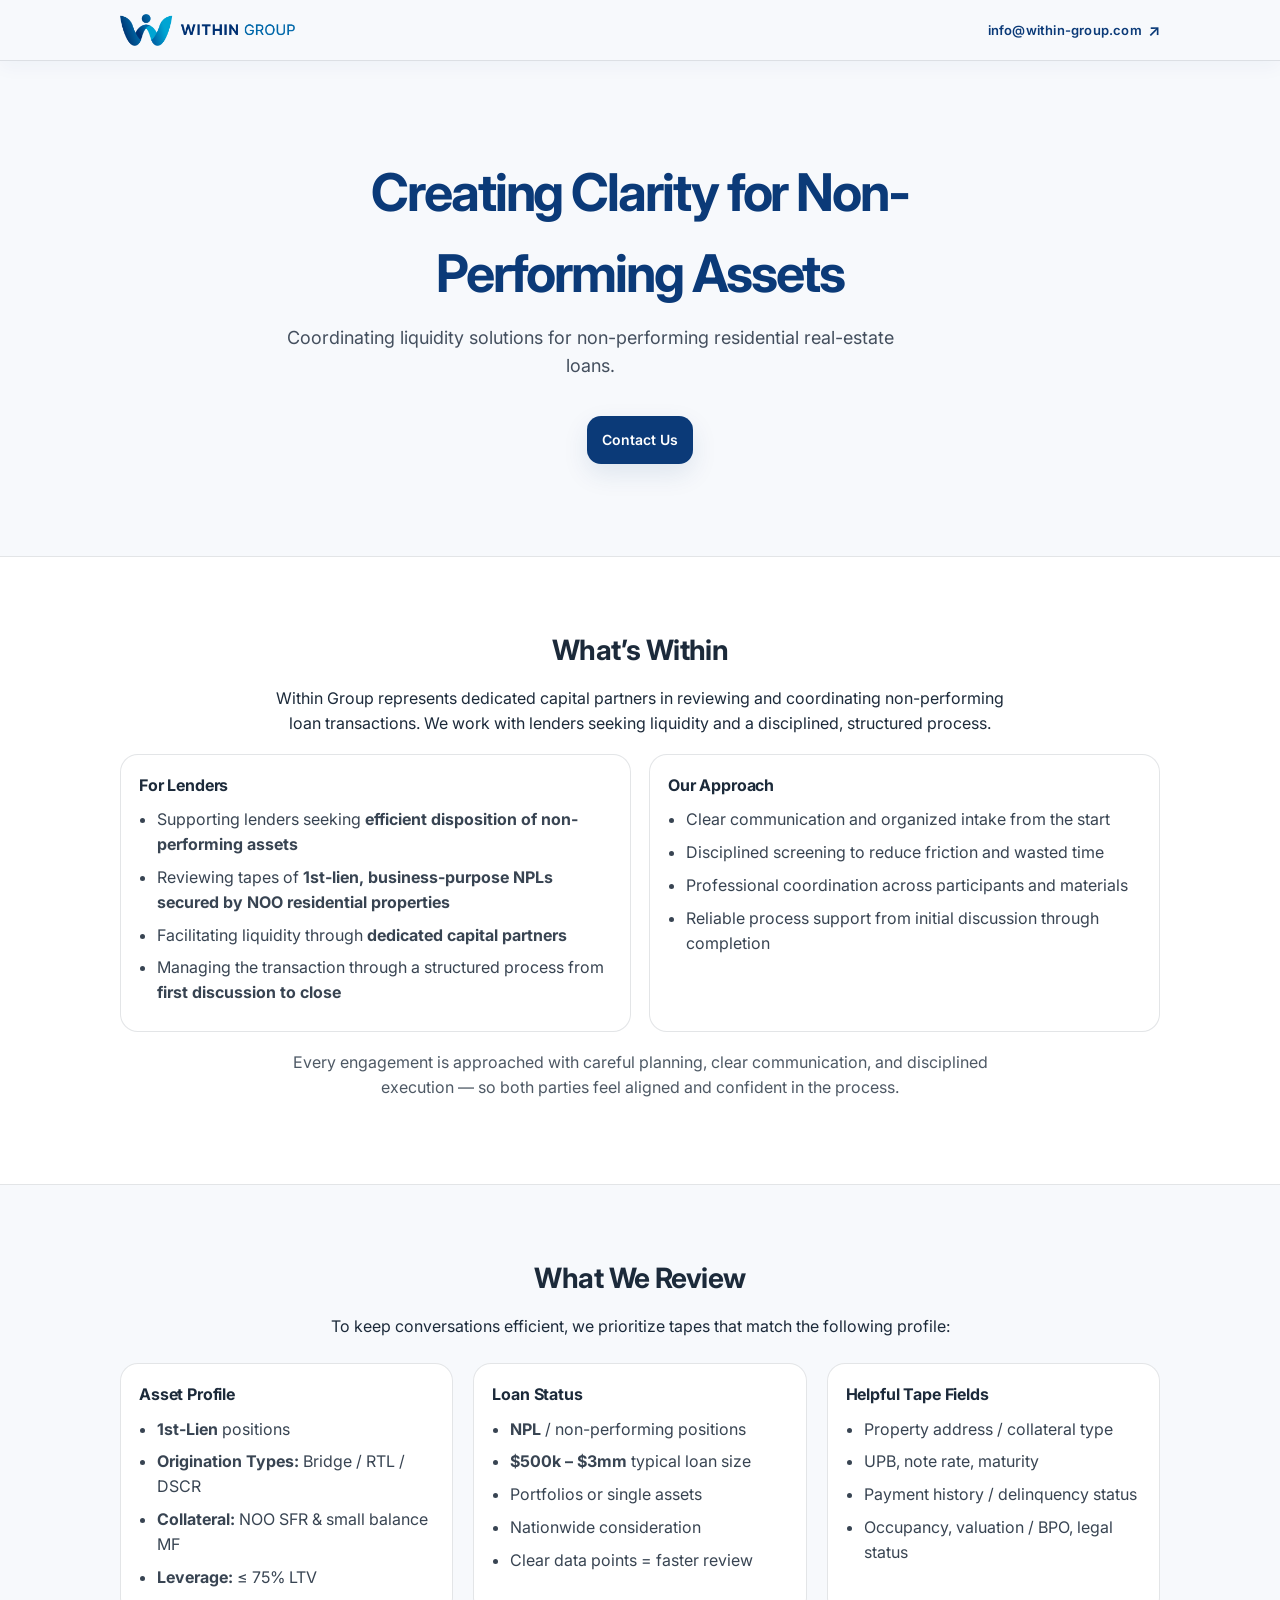
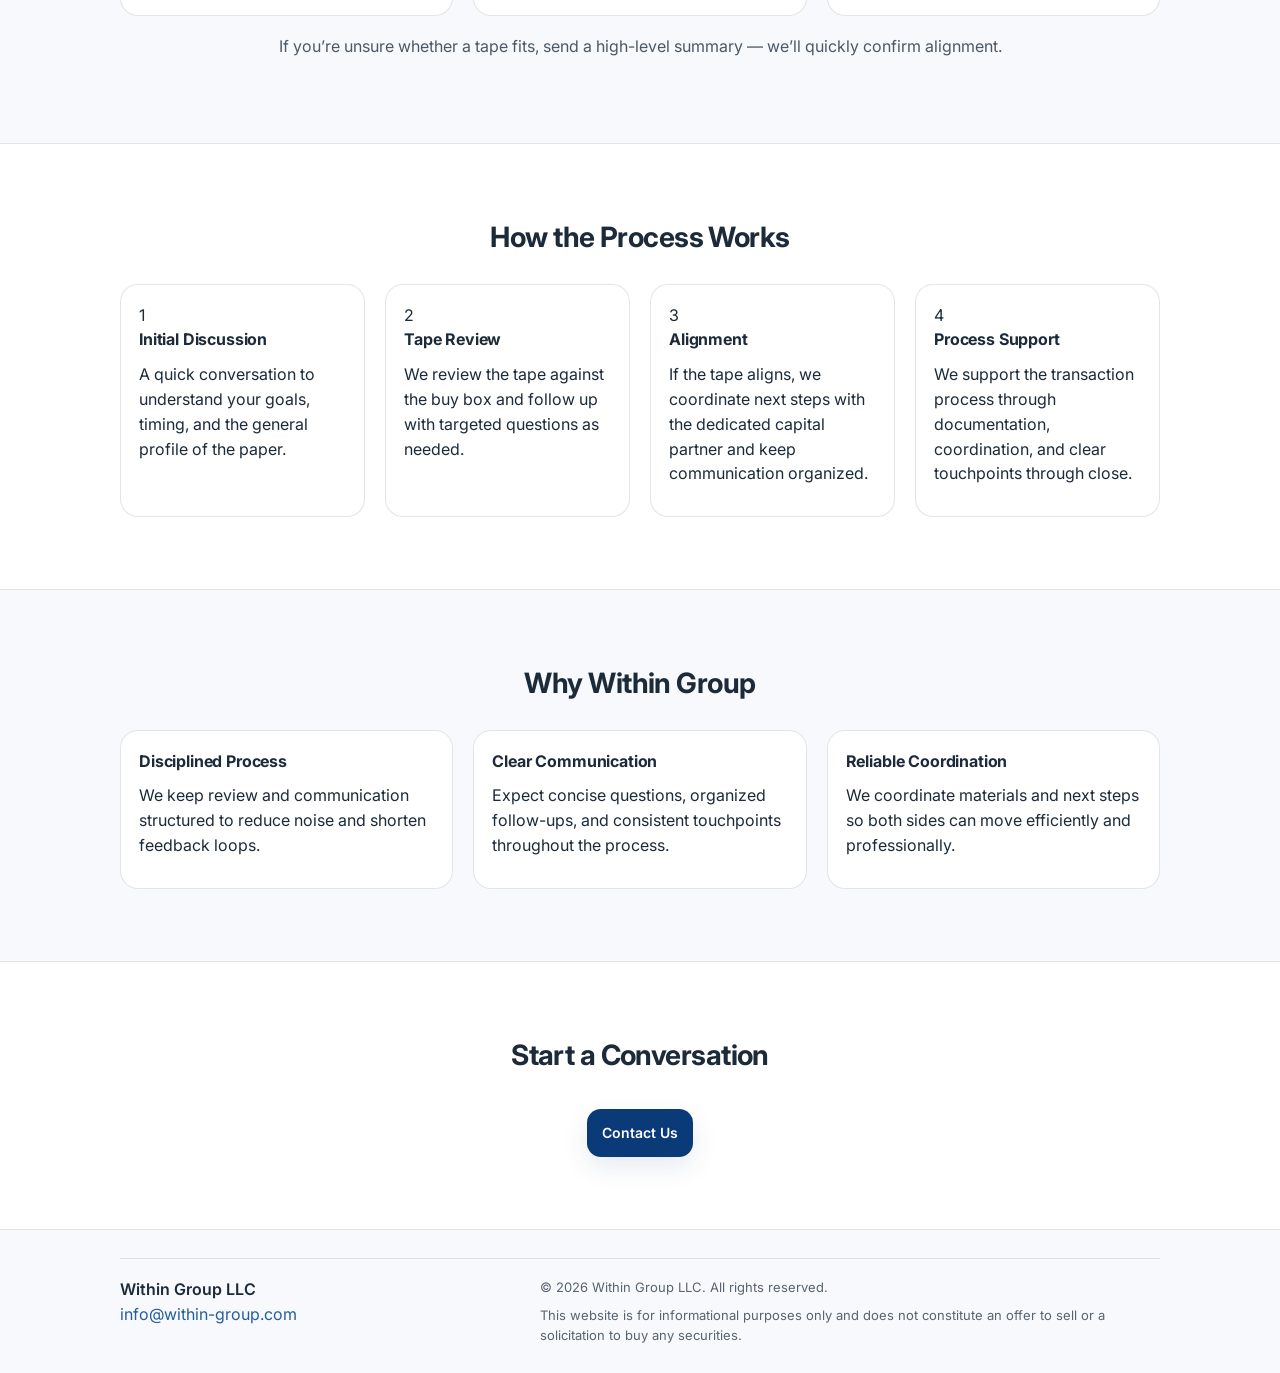
==== index.html @ 5db57cd0 "Update index.html" ====
<!doctype html>
<html lang="en">
<head>
  <meta charset="utf-8" />
  <meta name="viewport" content="width=device-width, initial-scale=1" />

  <title>Within Group | Built from Within</title>
  <meta name="description" content="Within Group represents dedicated capital partners in reviewing and coordinating non-performing residential loan transactions, helping lenders facilitate liquidity through a structured process." />

  <!-- Inter font -->
  <link rel="preconnect" href="https://fonts.googleapis.com">
  <link rel="preconnect" href="https://fonts.gstatic.com" crossorigin>
  <link href="https://fonts.googleapis.com/css2?family=Inter:wght@400;600;700&display=swap" rel="stylesheet">

  <!-- Favicons (make sure these file paths match your repo) -->
  <link rel="icon" href="assets/favicons/favicon-32.png" sizes="32x32" type="image/png" />
  <link rel="icon" href="assets/favicons/favicon-16.png" sizes="16x16" type="image/png" />
  <link rel="icon" href="/favicon.ico">
  <link rel="apple-touch-icon" href="assets/favicons/apple-touch-icon.png" />

  <link rel="stylesheet" href="styles.css" />
</head>

<body>
  <!-- Header -->
  <header class="site-header">
    <div class="container header-inner">
      <!-- Left: Within Group Horizontal Logo -->
      <a class="brand" href="#top" aria-label="Within Group home">
        <img
          class="brand-logo"
          src="assets/logos/within-group-horizontal.png"
          alt="Within Group"
        />
      </a>

      <!-- Right: CTA -->
      <a class="email-link" href="mailto:info@within-group.com?subject=Within%20Group%20Inquiry">
        info@within-group.com <span class="arrow">↗</span>
      </a>
    </div>
  </header>

  <main>
    <!-- Page header (requested) -->
    <h1 class="sr-only">Within Group | Built from Within</h1>

<!-- Hero Section -->
<section id="top" class="section hero reveal">
  <div class="container">
    <div class="hero-wrap">
      <div class="hero-text">
        <h2 class="hero-title">Creating Clarity for Non-Performing Assets</h2>
        <p class="hero-subtitle">
          Coordinating liquidity solutions for non-performing residential real-estate loans.
        </p>
      </div>

      <div class="hero-cta-row">
        <a class="btn" href="mailto:info@within-group.com?subject=Within%20Group%20Inquiry">
          Contact Us
        </a>
      </div>
    </div>
  </div>
</section>

    <!-- Section 1: What’s Within -->
    <section class="section section-alt">
      <div class="container">
        <h2 class="section-title center">What’s Within</h2>
          <p class="section-body center">
          Within Group represents dedicated capital partners in reviewing and coordinating non-performing loan transactions.
          We work with lenders seeking liquidity and a disciplined, structured process.
          </p>

        <div class="grid two">
          <div class="card">
            <h3 class="card-title">For Lenders</h3>
            <ul class="list">
              <li>Supporting lenders seeking <strong>efficient disposition of non-performing assets</strong></li>
              <li>Reviewing tapes of <strong>1st-lien, business-purpose NPLs secured by NOO residential properties</strong></li>
              <li>Facilitating liquidity through <strong>dedicated capital partners</strong></li>
              <li>Managing the transaction through a structured process from <strong>first discussion to close</strong></li>
            </ul>
          </div>

          <div class="card">
            <h3 class="card-title">Our Approach</h3>
            <ul class="list">
              <li>Clear communication and organized intake from the start</li>
              <li>Disciplined screening to reduce friction and wasted time</li>
              <li>Professional coordination across participants and materials</li>
              <li>Reliable process support from initial discussion through completion</li>
            </ul>
          </div>
        </div>

        <p class="section-body subtle center">
          Every engagement is approached with careful planning, clear communication, and disciplined execution —
          so both parties feel aligned and confident in the process.
        </p>

      </div>
    </section>

    <!-- Section 2: What We Review (Buy Box) -->
    <section class="section">
      <div class="container">
        <h2 class="section-title center">What We Review</h2>

        <p class="section-body center">
          To keep conversations efficient, we prioritize tapes that match the following profile:
        </p>

        <div class="grid buybox">
          <div class="card">
            <h3 class="card-title">Asset Profile</h3>
            <ul class="list">
              <li><strong>1st-Lien</strong> positions</li>
              <li><strong>Origination Types:</strong> Bridge / RTL / DSCR</li>
              <li><strong>Collateral:</strong> NOO SFR & small balance MF</li>
              <li><strong>Leverage:</strong> ≤ 75% LTV</li>
            </ul>
          </div>

          <div class="card">
            <h3 class="card-title">Loan Status</h3>
            <ul class="list">
              <li><strong>NPL</strong> / non-performing positions</li>
              <li><strong>$500k – $3mm</strong> typical loan size</li>
              <li>Portfolios or single assets</li>
              <li>Nationwide consideration</li>
              <li>Clear data points = faster review</li>
            </ul>
          </div>

          <div class="card">
            <h3 class="card-title">Helpful Tape Fields</h3>
            <ul class="list">
              <li>Property address / collateral type</li>
              <li>UPB, note rate, maturity</li>
              <li>Payment history / delinquency status</li>
              <li>Occupancy, valuation / BPO, legal status</li>
            </ul>
          </div>
        </div>

        <p class="section-body subtle center">
          If you’re unsure whether a tape fits, send a high-level summary — we’ll quickly confirm alignment.
        </p>
      </div>
    </section>

    <!-- Section 3: How the Process Works -->
    <section class="section section-alt">
      <div class="container">
        <h2 class="section-title center">How the Process Works</h2>

        <div class="steps">
          <div class="step card">
            <div class="step-num">1</div>
            <h3 class="card-title">Initial Discussion</h3>
            <p class="section-body">
              A quick conversation to understand your goals, timing, and the general profile of the paper.
            </p>
          </div>

          <div class="step card">
            <div class="step-num">2</div>
            <h3 class="card-title">Tape Review</h3>
            <p class="section-body">
              We review the tape against the buy box and follow up with targeted questions as needed.
            </p>
          </div>

          <div class="step card">
            <div class="step-num">3</div>
            <h3 class="card-title">Alignment</h3>
            <p class="section-body">
              If the tape aligns, we coordinate next steps with the dedicated capital partner and keep communication organized.
            </p>
          </div>

          <div class="step card">
            <div class="step-num">4</div>
            <h3 class="card-title">Process Support</h3>
            <p class="section-body">
              We support the transaction process through documentation, coordination, and clear touchpoints through close.
            </p>
          </div>
        </div>
      </div>
    </section>

    <!-- Section 4: Why Within Group -->    
    <section class="section">
      <div class="container">
        <h2 class="section-title center">Why Within Group</h2>

        <div class="grid three">
          <div class="card">
            <h3 class="card-title">Disciplined Process</h3>
            <p class="section-body">
              We keep review and communication structured to reduce noise and shorten feedback loops.
            </p>
          </div>

          <div class="card">
            <h3 class="card-title">Clear Communication</h3>
            <p class="section-body">
              Expect concise questions, organized follow-ups, and consistent touchpoints throughout the process.
            </p>
          </div>

          <div class="card">
            <h3 class="card-title">Reliable Coordination</h3>
            <p class="section-body">
              We coordinate materials and next steps so both sides can move efficiently and professionally.
            </p>
          </div>
        </div>
      </div>
    </section>
    
    <!-- Section 5: Start a Conversation (mailto CTA instead of form) -->
<!-- Section 2: Start a Conversation -->
<section id="contact" class="section section-alt">
  <div class="container">
    <div class="contact-wrap">
      <h2 class="section-title center">Start a Conversation</h2>
      <a class="btn contact-btn" href="mailto:info@within-group.com?subject=Within%20Group%20Inquiry">
        Contact Us
      </a>
    </div>
  </div>
</section>

  </main>

  <!-- Footer -->
  <footer class="site-footer">
    <div class="container footer-inner">
      <div class="footer-left">
        <div class="footer-brand">Within Group LLC</div>
        <div class="footer-links">
          <a href="mailto:info@within-group.com">info@within-group.com</a>
        </div>
      </div>

      <div class="footer-right">
        <div>© 2026 Within Group LLC. All rights reserved.</div>
        <div class="legal">
          This website is for informational purposes only and does not constitute an offer to sell or a solicitation to buy any securities.
        </div>
      </div>
    </div>
  </footer>
<script src="script.js"></script>
</body>
</html>
---- styles.css ----
:root{
  /* 5-color palette */
  --bg: #F7F9FC;
  --text: #1C2A3A;
  --blue: #0B3A78;
  --blue2: #245D9A;
  --accent: #6FAFD8;

  --card: #FFFFFF;
  --border: rgba(28,42,58,0.12);
}

*{ box-sizing:border-box; }
html{ scroll-behavior:smooth; }

body{
  margin:0;
  font-family: Inter, system-ui, -apple-system, Segoe UI, Roboto, Arial, sans-serif;
  color: var(--text);
  background: var(--bg);
  line-height:1.55;
}

.container{
  width:min(1040px, calc(100% - 48px));
  margin:0 auto;
}

a{ color: var(--blue2); text-decoration:none; }
a:hover{ text-decoration:underline; }

.sr-only{
  position:absolute !important;
  width:1px; height:1px;
  padding:0; margin:-1px;
  overflow:hidden; clip:rect(0,0,0,0);
  white-space:nowrap; border:0;
}

/* Header */
.site-header{
  position:sticky;
  top:0;
  z-index:50;
  background: rgba(247,249,252,0.92);
  backdrop-filter: blur(10px);
  border-bottom: 1px solid var(--border);
  overflow: hidden;
}

.header-inner{
  display:flex;
  align-items:center;
  justify-content:space-between;
  padding:14px 0;
  gap:12px;
  flex-wrap: nowrap;
}

/* Left: logo container can shrink */
.brand{
  display:flex;
  align-items:center;
  min-width: 0;
  flex: 1 1 auto;        /* allow it to shrink */
}

/* Make the logo responsive within its container */
.brand-logo{
  height:32px;
  width:auto;
  display:block;
  max-width: 100%;        /* key: never exceed available space */
}

/* Right: CTA stays on one line and never overlaps */
.site-header .email-link{
  flex: 0 0 auto;         /* do not shrink into overlap */
  white-space: nowrap;
  margin-left: 12px;
  font-size: 13px;        /* slightly smaller for mobile safety */
}

/* On very small screens, tighten further */
@media (max-width: 420px){
  .brand-logo{ height:28px; }
  .site-header .email-link{ font-size: 12px; }
}

/* Sections */
.section{ padding:72px 0; }

.section-alt{
  background:#fff;
  border-top:1px solid var(--border);
  border-bottom:1px solid var(--border);
}

/* Hero */
.hero{ padding:92px 0; }

.hero-title{
  margin:0 0 10px 0;
  font-size:52px;
  letter-spacing:-0.04em;
  color: var(--blue);
}

.hero-subtitle{
  margin:0 0 18px 0;
  font-size:18px;
  color: rgba(28,42,58,0.82);
  max-width:60ch;
}

/* --- Hero layout override (fixes desktop + mobile) --- */
.hero .hero-wrap{
  max-width: 760px;
  margin: 0 auto;
  display: flex;
  flex-direction: column;   /* ALWAYS stack: text then CTA */
  align-items: center;      /* center the text block */
}

.hero .hero-text{
  text-align: center;
}

.hero .hero-cta-row{
  width: 100%;
  display: flex;
  justify-content: center;  /* desktop: button to the right */
  margin-top: 18px;
}

/* Typography */
.section-title{
  margin:0 0 14px 0;
  font-size:28px;
  letter-spacing:-0.02em;
}

.section-body{
  margin:0 0 12px 0;
  font-size:16px;
  max-width: 76ch;
}

.section-body.subtle{
  margin-top:18px;
  color: rgba(28,42,58,0.78);
}

/* Focus cards */
.grid.two{
  display:grid;
  grid-template-columns: 1fr 1fr;
  gap:18px;
  margin-top:18px;
}

@media (max-width: 860px){
  .hero-title{ font-size:44px; }
  .grid.two{ grid-template-columns:1fr; }
}

.card{
  background: var(--card);
  border: 1px solid var(--border);
  border-radius:18px;
  padding:18px;
}

.card-title{
  margin:0 0 10px 0;
  font-size:16px;
  letter-spacing:-0.01em;
}

.list{
  margin:0;
  padding-left:18px;
  color: rgba(28,42,58,0.88);
}

.list li{ margin:8px 0; }

/* Button */
.btn{
  display:inline-flex;
  align-items:center;
  justify-content:center;
  padding:12px 14px;
  border-radius:14px;
  border: 1px solid rgba(11,58,120,0.25);
  background: var(--blue);
  color: #fff;
  font-weight:600;
  font-size:14px;
  cursor:pointer;
  text-decoration:none;
}

.btn:hover{ text-decoration:none; filter: brightness(1.03); }
.btn:active{ transform: translateY(1px); }

.btn-small{
  padding:10px 12px;
  border-radius:12px;
}

/* Footer */
.site-footer{ padding:28px 0; }

.footer-inner{
  display:flex;
  justify-content:space-between;
  gap:18px;
  flex-wrap:wrap;
  border-top:1px solid var(--border);
  padding-top:18px;
}

.footer-brand{ font-weight:600; }

.footer-right{
  max-width: 620px;
  font-size:13px;
  color: rgba(28,42,58,0.72);
}

.legal{ margin-top:8px; }

.email-link{
  font-size:14px;
  font-weight:600;
  color: var(--blue);
  letter-spacing:0.2px;
  display:inline-flex;
  align-items:center;
  gap:6px;
}

.email-link:hover{
  text-decoration:underline;
}

.arrow{
  font-size:16px;
  line-height:1;
  transition: transform 0.2s ease;
}

.email-link:hover .arrow{
  transform: translateX(4px);
}


/* ---------- Subtle transitions / polish ---------- */

/* Global motion tokens (easy to tune) */
:root{
  --ease: cubic-bezier(.2,.8,.2,1);
  --t-fast: 150ms;
  --t: 220ms;
}

/* Slightly smoother overall text rendering */
body{
  -webkit-font-smoothing: antialiased;
  -moz-osx-font-smoothing: grayscale;
}

/* Subtle page fade-in */
body{
  animation: wgFadeIn var(--t) var(--ease) both;
}
@keyframes wgFadeIn{
  from { opacity: 0; transform: translateY(2px); }
  to   { opacity: 1; transform: translateY(0); }
}

/* Header feels more “anchored” */
.site-header{
  transition: box-shadow var(--t) var(--ease), border-color var(--t) var(--ease);
  box-shadow: 0 6px 18px rgba(11,58,120,0.04);
}

/* Links: more refined hover */
a{
  transition: color var(--t-fast) var(--ease), opacity var(--t-fast) var(--ease);
}

/* If you're using .email-link (header/footer) */
.email-link{
  transition: opacity var(--t-fast) var(--ease), transform var(--t-fast) var(--ease);
}
.email-link:hover{
  opacity: 0.92;
}
.email-link:active{
  transform: translateY(1px);
}

/* Arrow motion (↗) */
.arrow{
  transition: transform var(--t) var(--ease);
}
.email-link:hover .arrow{
  transform: translate(2px, -2px);
}

/* Buttons (if you still have .btn anywhere) */
.btn{
  transition: transform var(--t-fast) var(--ease),
              filter var(--t-fast) var(--ease),
              box-shadow var(--t-fast) var(--ease);
  box-shadow: 0 10px 26px rgba(11,58,120,0.10);
}
.btn:hover{
  filter: brightness(1.03);
  transform: translateY(-1px);
}
.btn:active{
  transform: translateY(1px);
  box-shadow: 0 6px 16px rgba(11,58,120,0.08);
}

/* Inputs (if you add any later): smoother focus */
input, textarea{
  transition: box-shadow var(--t) var(--ease), border-color var(--t) var(--ease);
}

/* Respect reduced motion preferences */
@media (prefers-reduced-motion: reduce){
  *{
    animation: none !important;
    transition: none !important;
    scroll-behavior: auto !important;
  }
}

/* Scroll reveal animation */
.reveal{
  opacity: 0;
  transform: translateY(18px) scale(0.985);
  transition: opacity 450ms cubic-bezier(.2,.8,.2,1),
              transform 450ms cubic-bezier(.2,.8,.2,1);
}

.reveal.visible{
  opacity: 1;
  transform: translateY(0) scale(1);
}

/* Centered section text */
.center{
  text-align: center;
  margin-left: auto;
  margin-right: auto;
}

/* Start a Conversation layout */
.contact-wrap{
  max-width: 760px;
  margin: 0 auto;
  display: flex;
  flex-direction: column;
  align-items: center;
  text-align: center;
}

.contact-cta{
  margin-top: 18px;
}

/* Force CTA in Start a Conversation to be centered */
#contact .contact-cta{
  width: 100%;
  display: flex;
  justify-content: center;
}

#contact .contact-cta .btn{
  margin: 0;
}

/* Force Start a Conversation CTA to be centered no matter what */
#contact .contact-wrap{
  max-width: 760px;
  margin: 0 auto;
  display: flex;
  flex-direction: column;
  align-items: center;
  text-align: center;
}

#contact .contact-btn{
  margin-top: 18px;
  margin-left: auto !important;
  margin-right: auto !important;
}

.sub-bullet {
  margin-left: 18px;
  font-style: italic;
  opacity: 0.85;
}

/* --- Buy Box Grid Layout --- */
.grid.buybox {
  display: grid;
  grid-template-columns: repeat(3, minmax(0, 1fr));
  gap: 20px;
  margin-top: 24px;
}

/* Tablet */
@media (max-width: 1024px) {
  .grid.buybox {
    grid-template-columns: repeat(2, minmax(0, 1fr));
  }
}

/* Mobile */
@media (max-width: 640px) {
  .grid.buybox {
    grid-template-columns: 1fr;
  }
}

/* -------------------------
   PROCESS STEPS GRID
-------------------------- */
.steps {
  display: grid;
  grid-template-columns: repeat(4, minmax(0, 1fr));
  gap: 20px;
  margin-top: 24px;
}

/* Tablet */
@media (max-width: 1024px) {
  .steps {
    grid-template-columns: repeat(2, minmax(0, 1fr));
  }
}

/* Mobile */
@media (max-width: 640px) {
  .steps {
    grid-template-columns: 1fr;
  }
}


/* -------------------------
   WHY WITHIN GROUP GRID
-------------------------- */
.grid.three {
  display: grid;
  grid-template-columns: repeat(3, minmax(0, 1fr));
  gap: 20px;
  margin-top: 24px;
}

/* Tablet */
@media (max-width: 1024px) {
  .grid.three {
    grid-template-columns: repeat(2, minmax(0, 1fr));
  }
}

/* Mobile */
@media (max-width: 640px) {
  .grid.three {
    grid-template-columns: 1fr;
  }
}
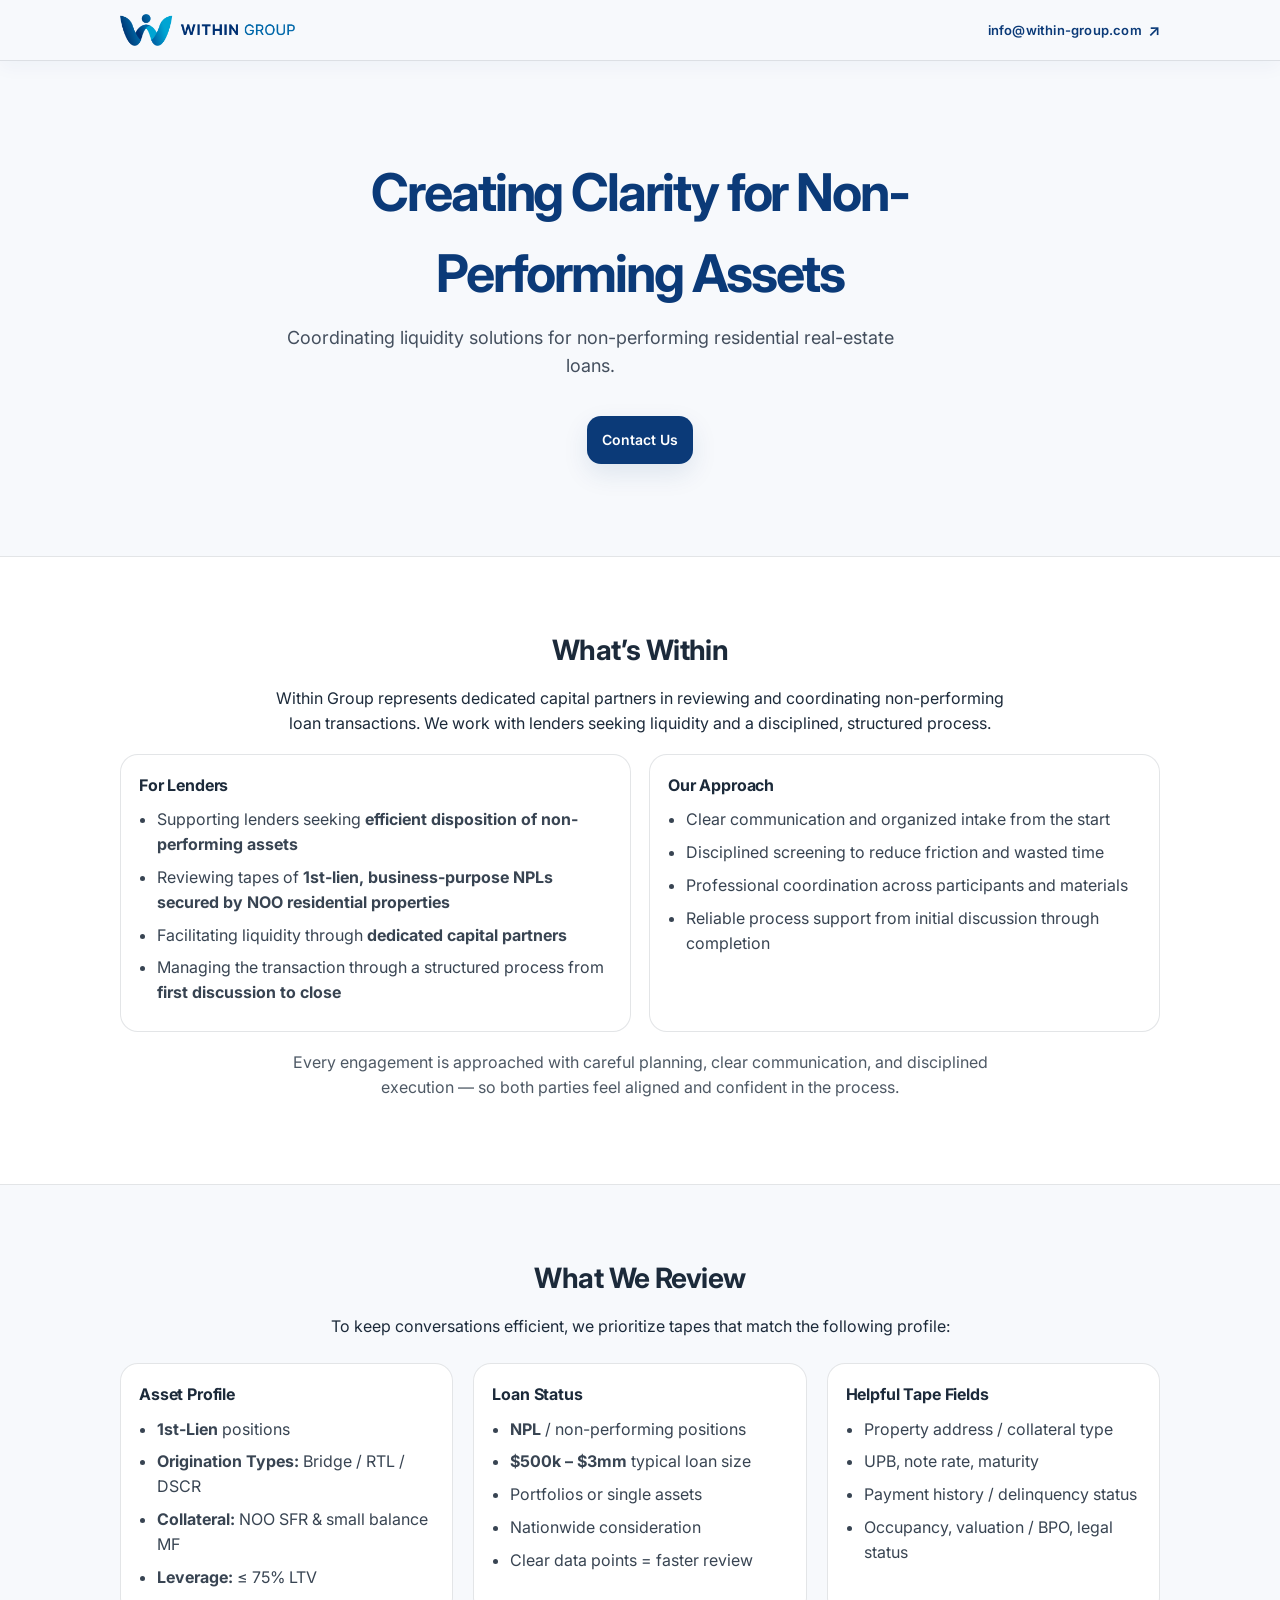
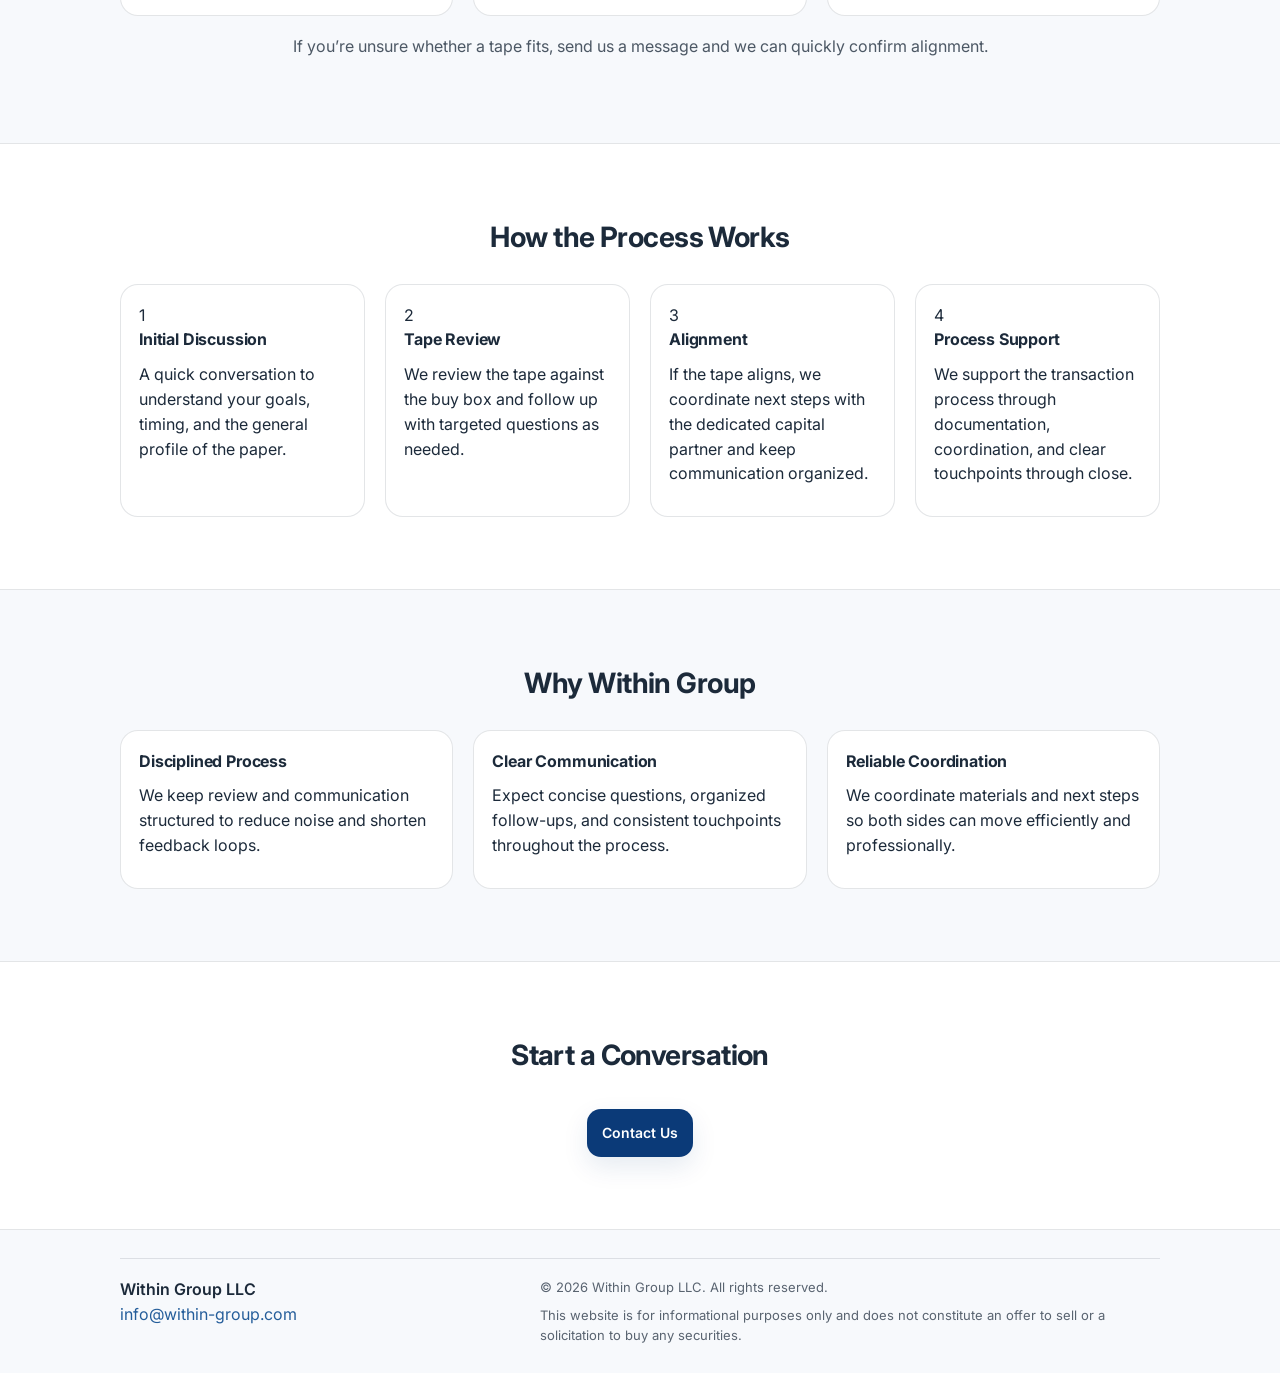
==== commit 5bac2a2d: "Update index.html" ====
--- a/index.html
+++ b/index.html
@@ -147,7 +147,7 @@
         </div>
 
         <p class="section-body subtle center">
-          If you’re unsure whether a tape fits, send a high-level summary — we’ll quickly confirm alignment.
+          If you’re unsure whether a tape fits, send us a message and we can quickly confirm alignment.
         </p>
       </div>
     </section>
@@ -294,3 +294,4 @@
 
 
 
+
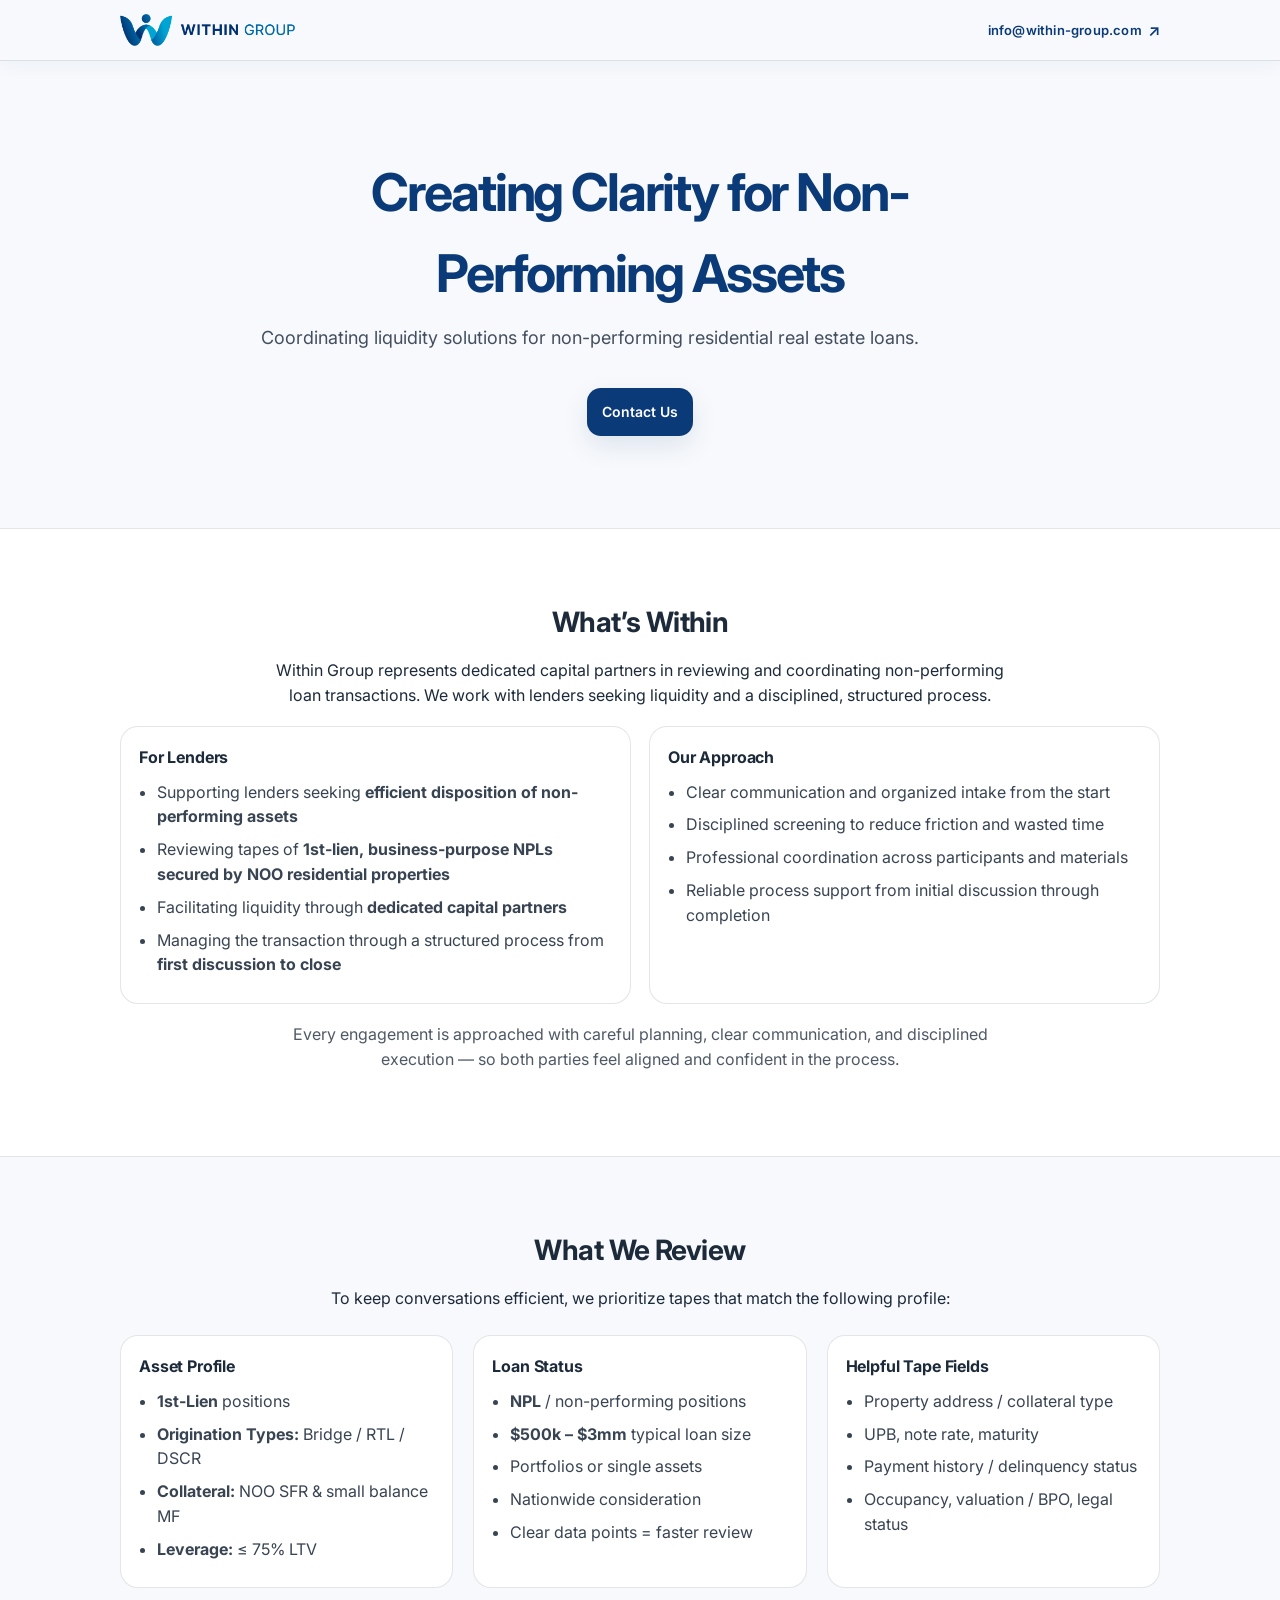
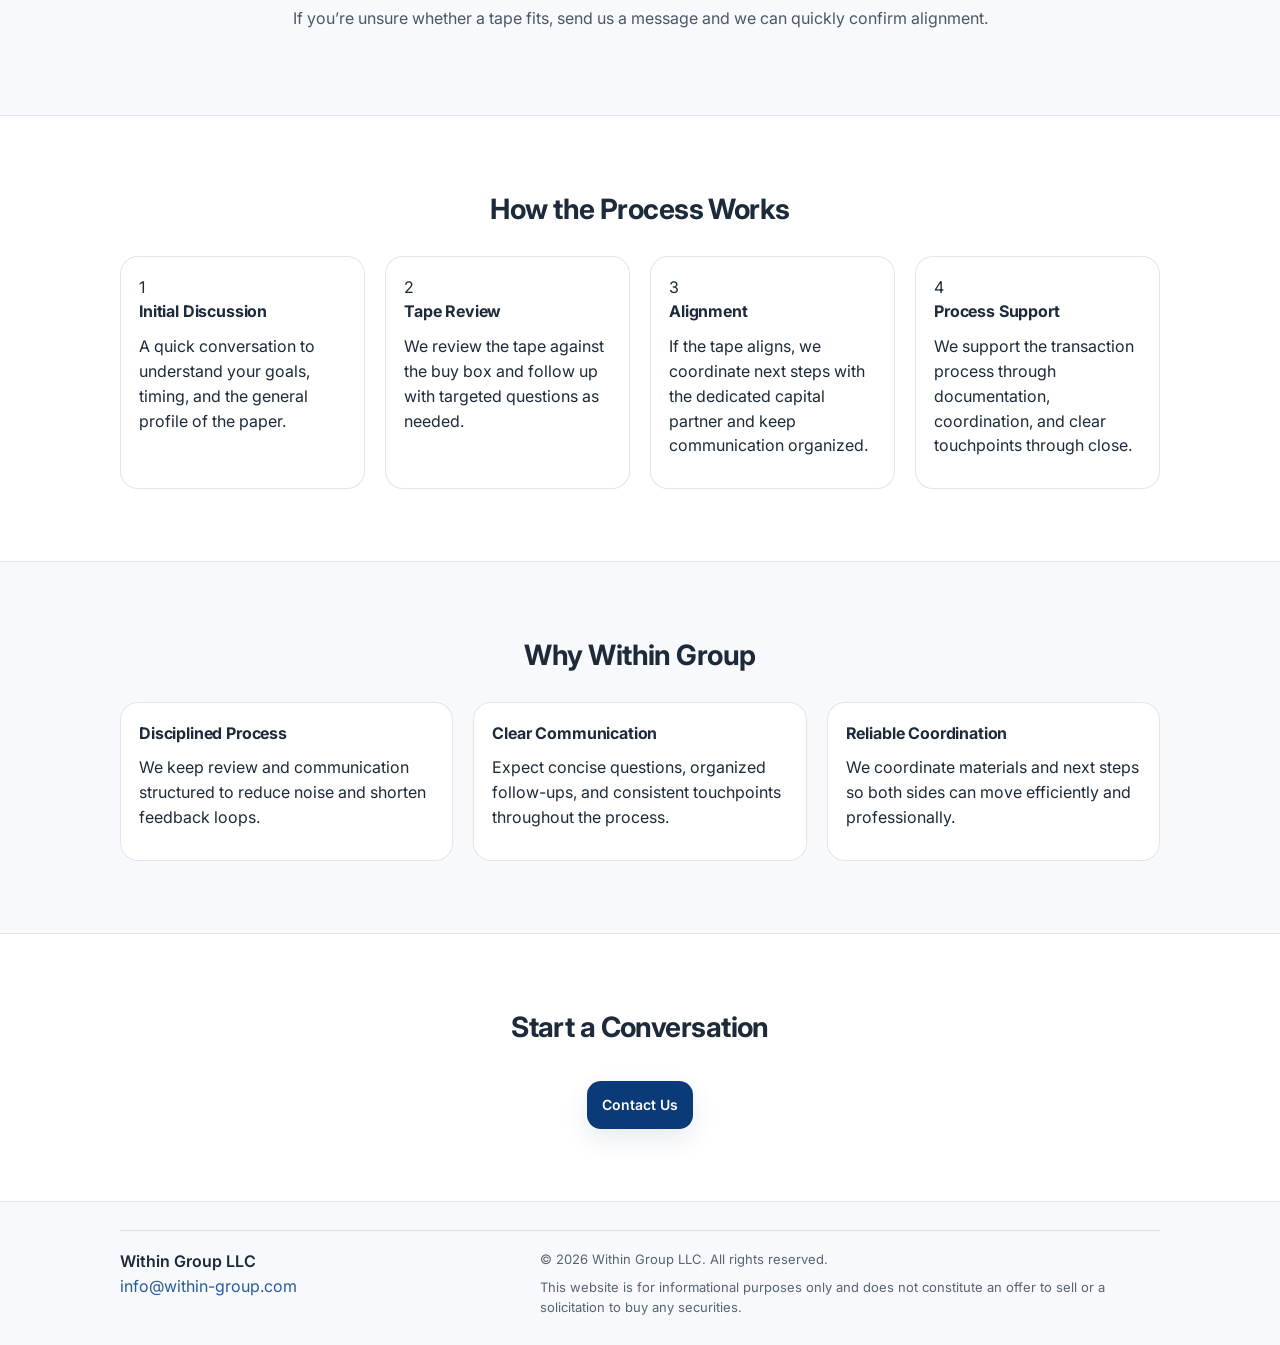
==== commit b819390b: "Update index.html" ====
--- a/index.html
+++ b/index.html
@@ -52,7 +52,7 @@
       <div class="hero-text">
         <h2 class="hero-title">Creating Clarity for Non-Performing Assets</h2>
         <p class="hero-subtitle">
-          Coordinating liquidity solutions for non-performing residential real-estate loans.
+          Coordinating liquidity solutions for non-performing residential real estate loans.
         </p>
       </div>
 
@@ -295,3 +295,4 @@
 
 
 
+
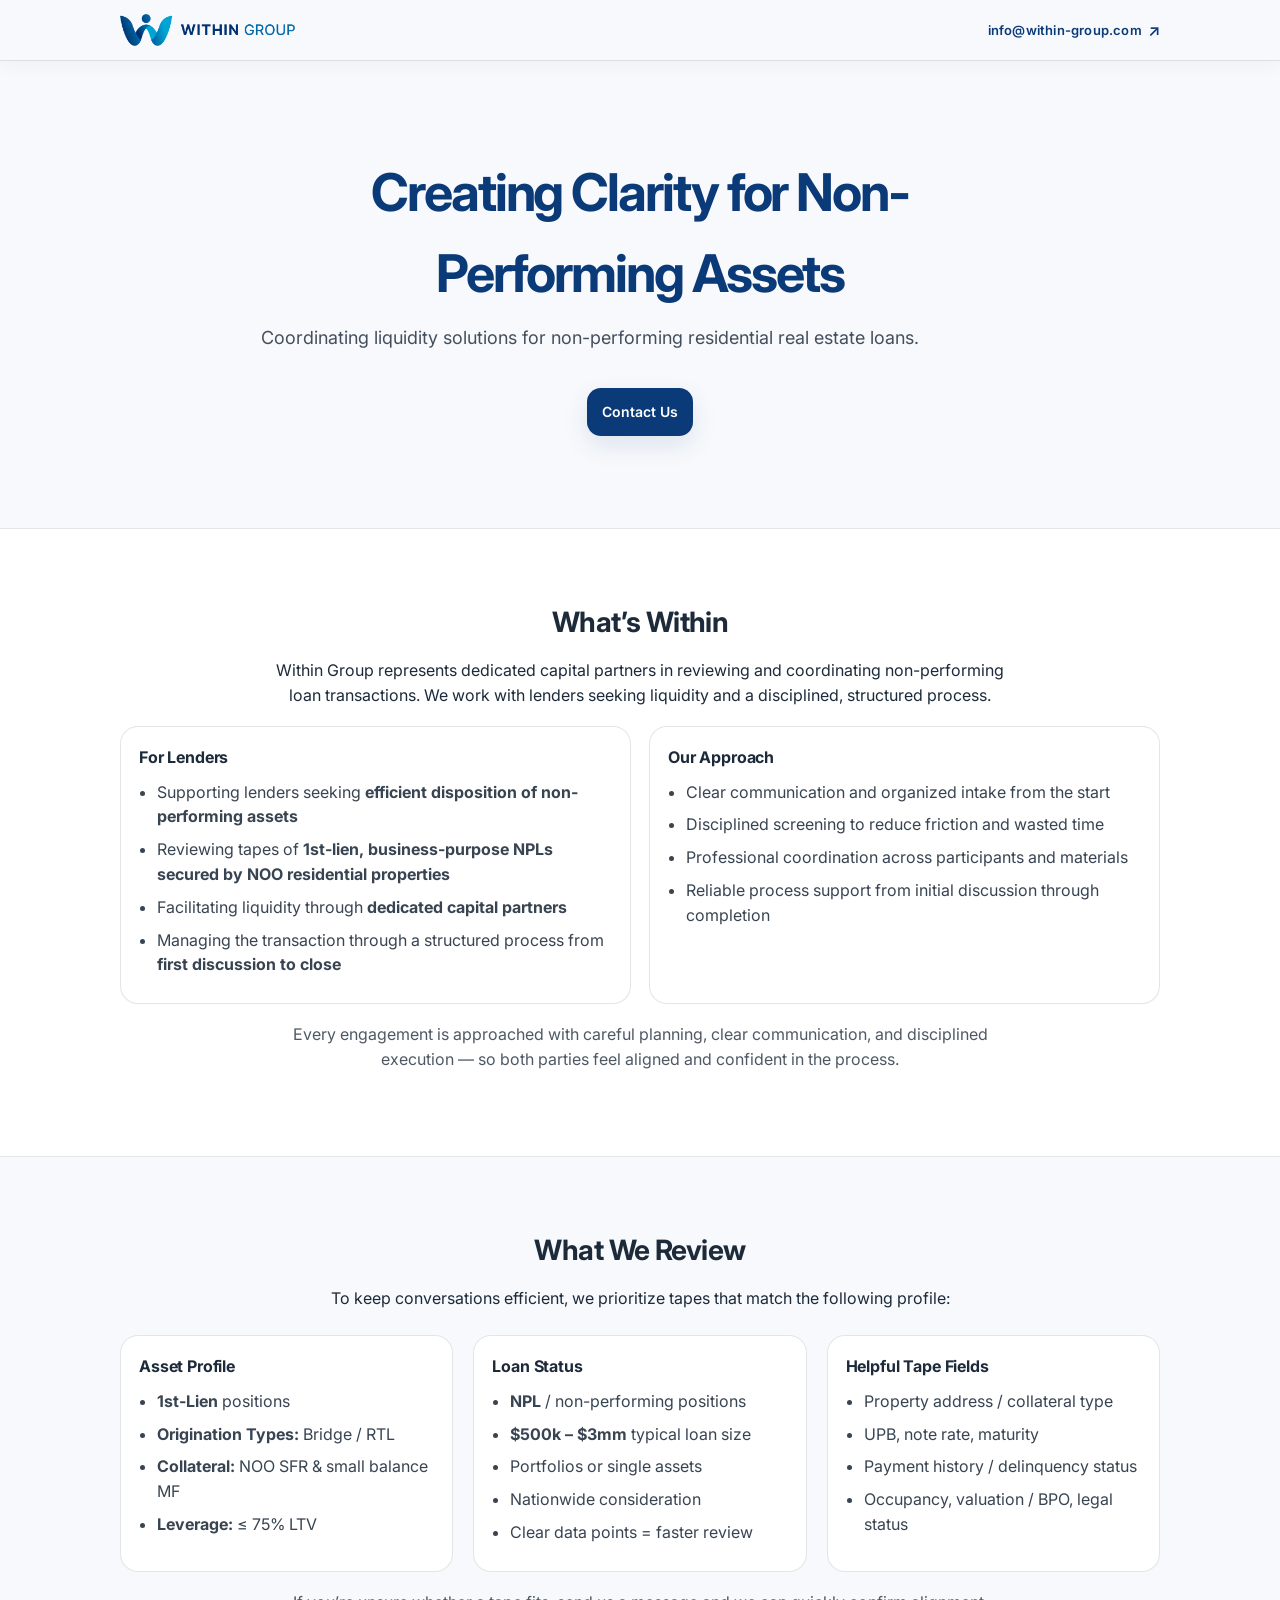
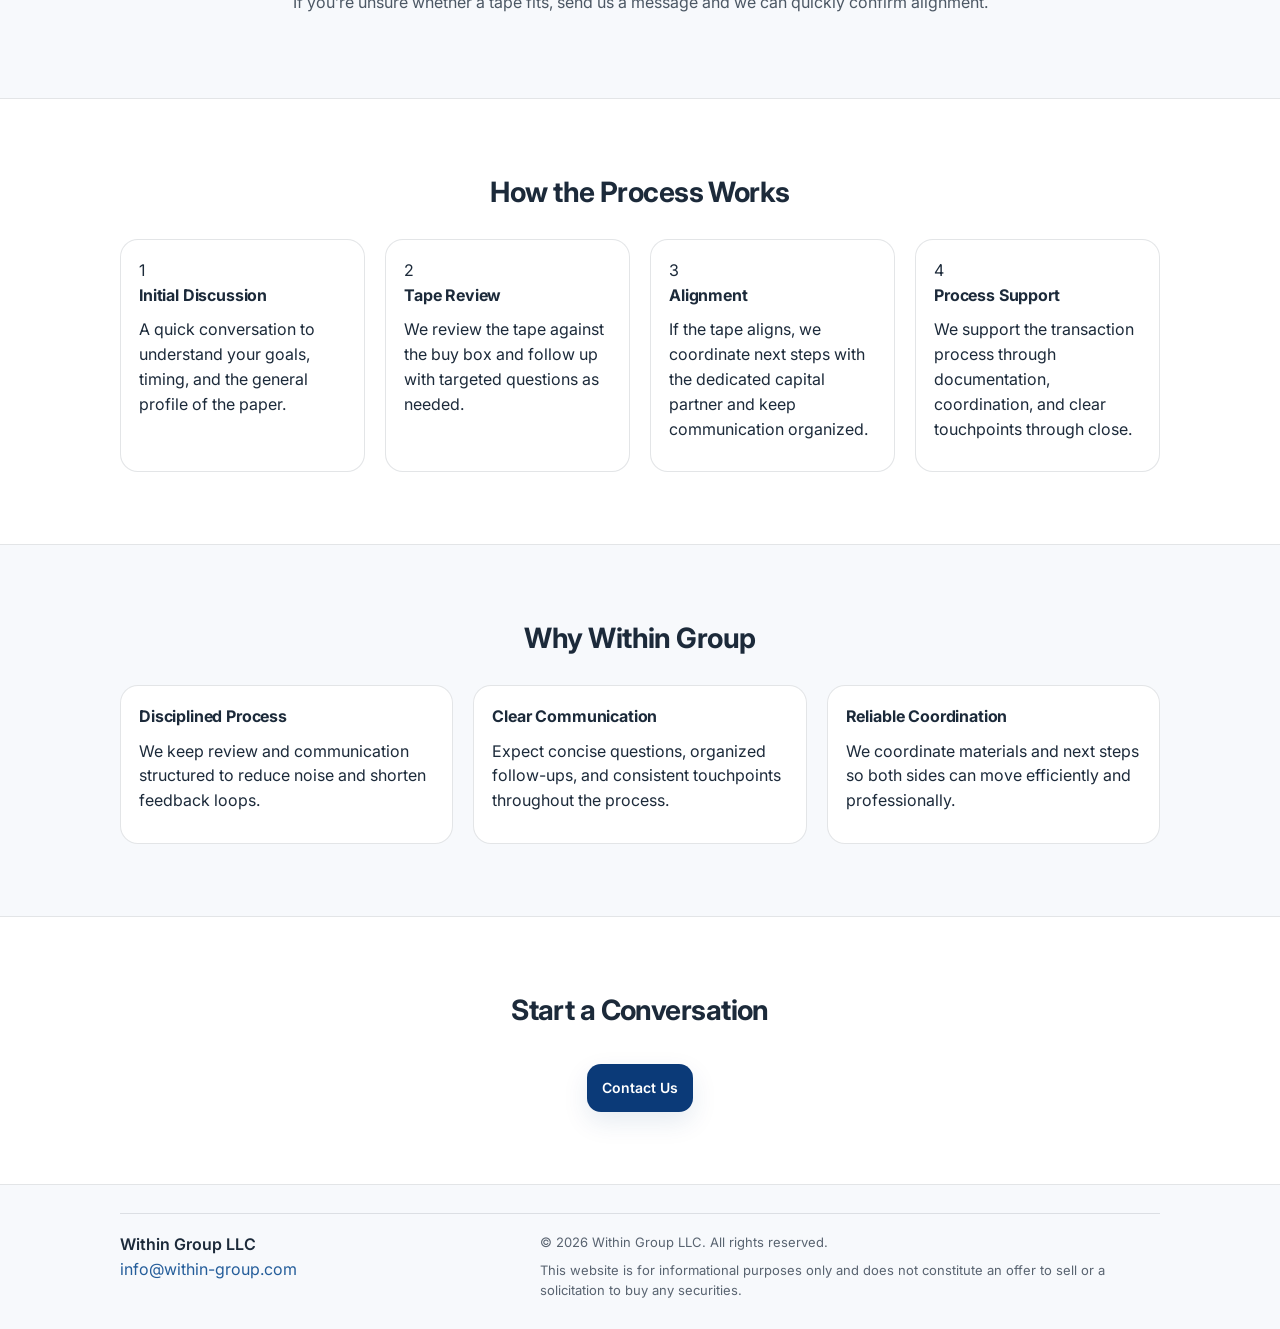
==== commit 253bae7e: "Update index.html" ====
--- a/index.html
+++ b/index.html
@@ -118,7 +118,7 @@
             <h3 class="card-title">Asset Profile</h3>
             <ul class="list">
               <li><strong>1st-Lien</strong> positions</li>
-              <li><strong>Origination Types:</strong> Bridge / RTL / DSCR</li>
+              <li><strong>Origination Types:</strong> Bridge / RTL</li>
               <li><strong>Collateral:</strong> NOO SFR & small balance MF</li>
               <li><strong>Leverage:</strong> ≤ 75% LTV</li>
             </ul>
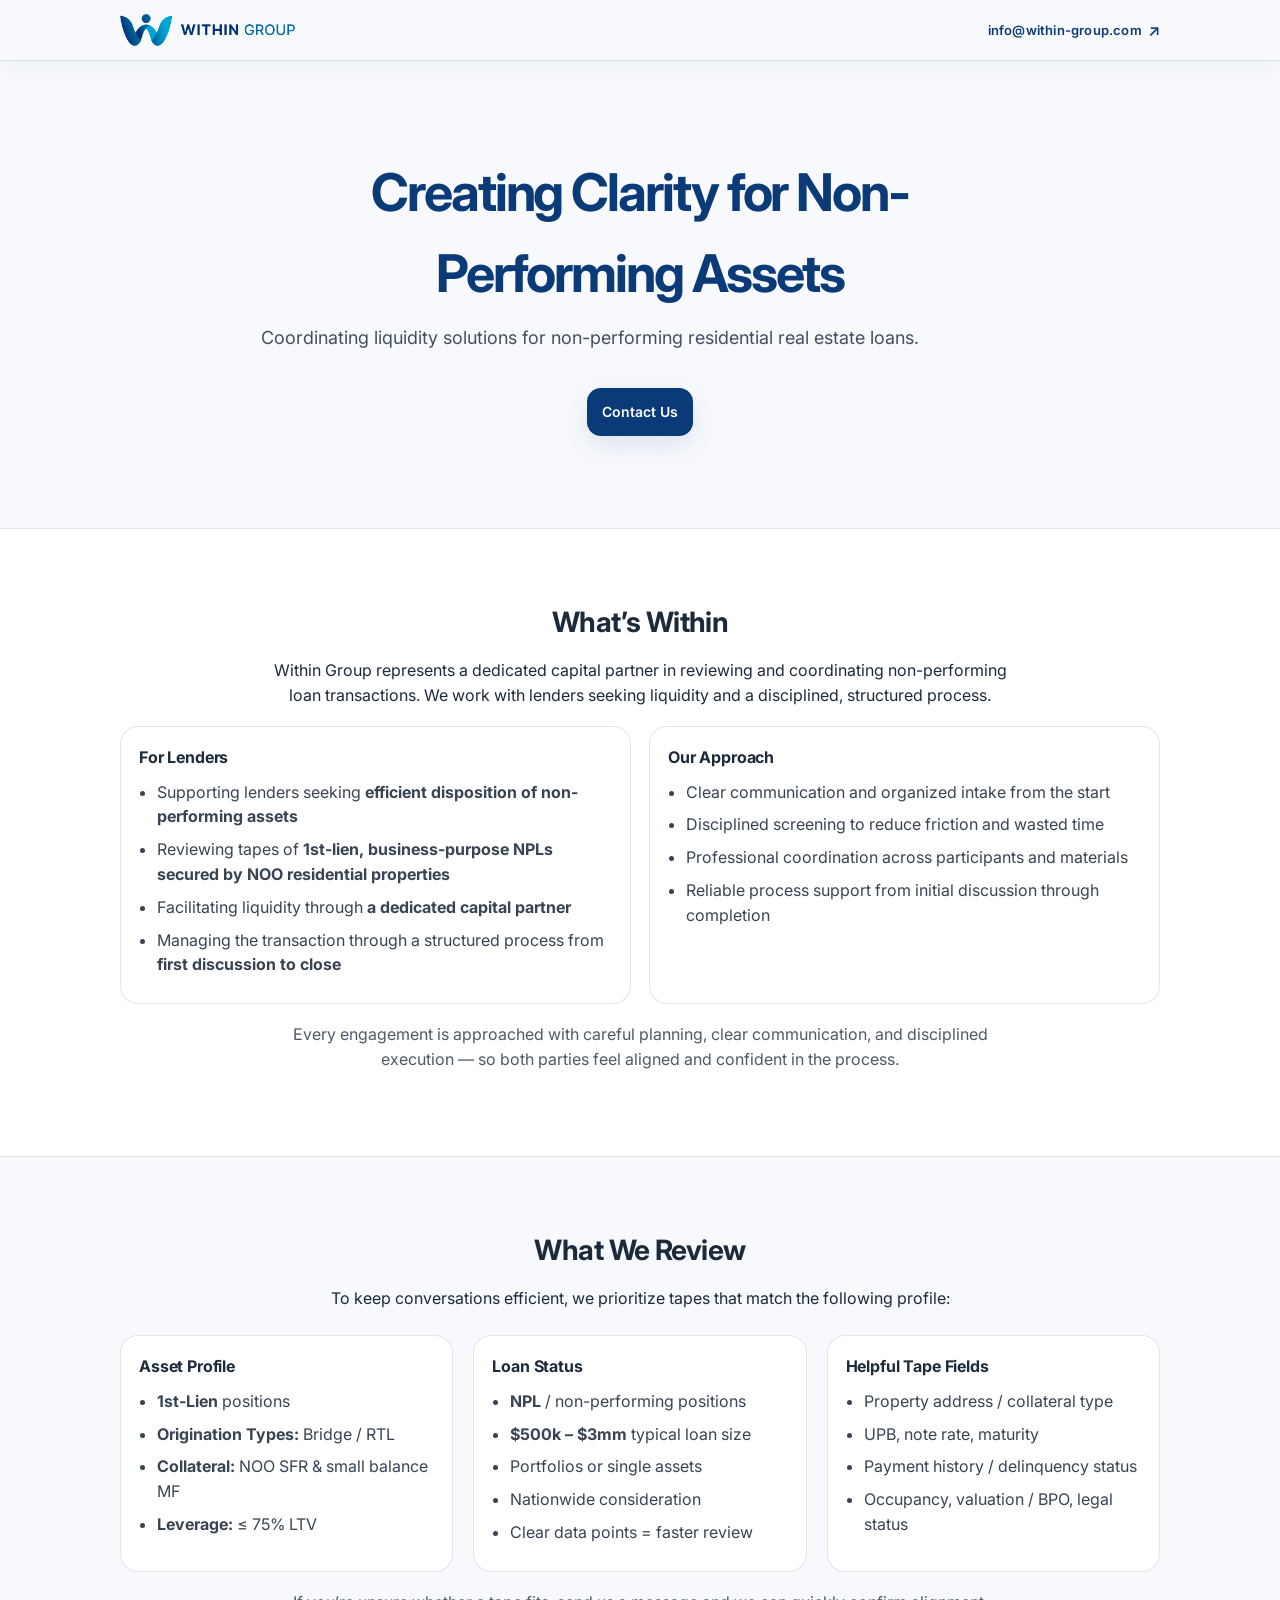
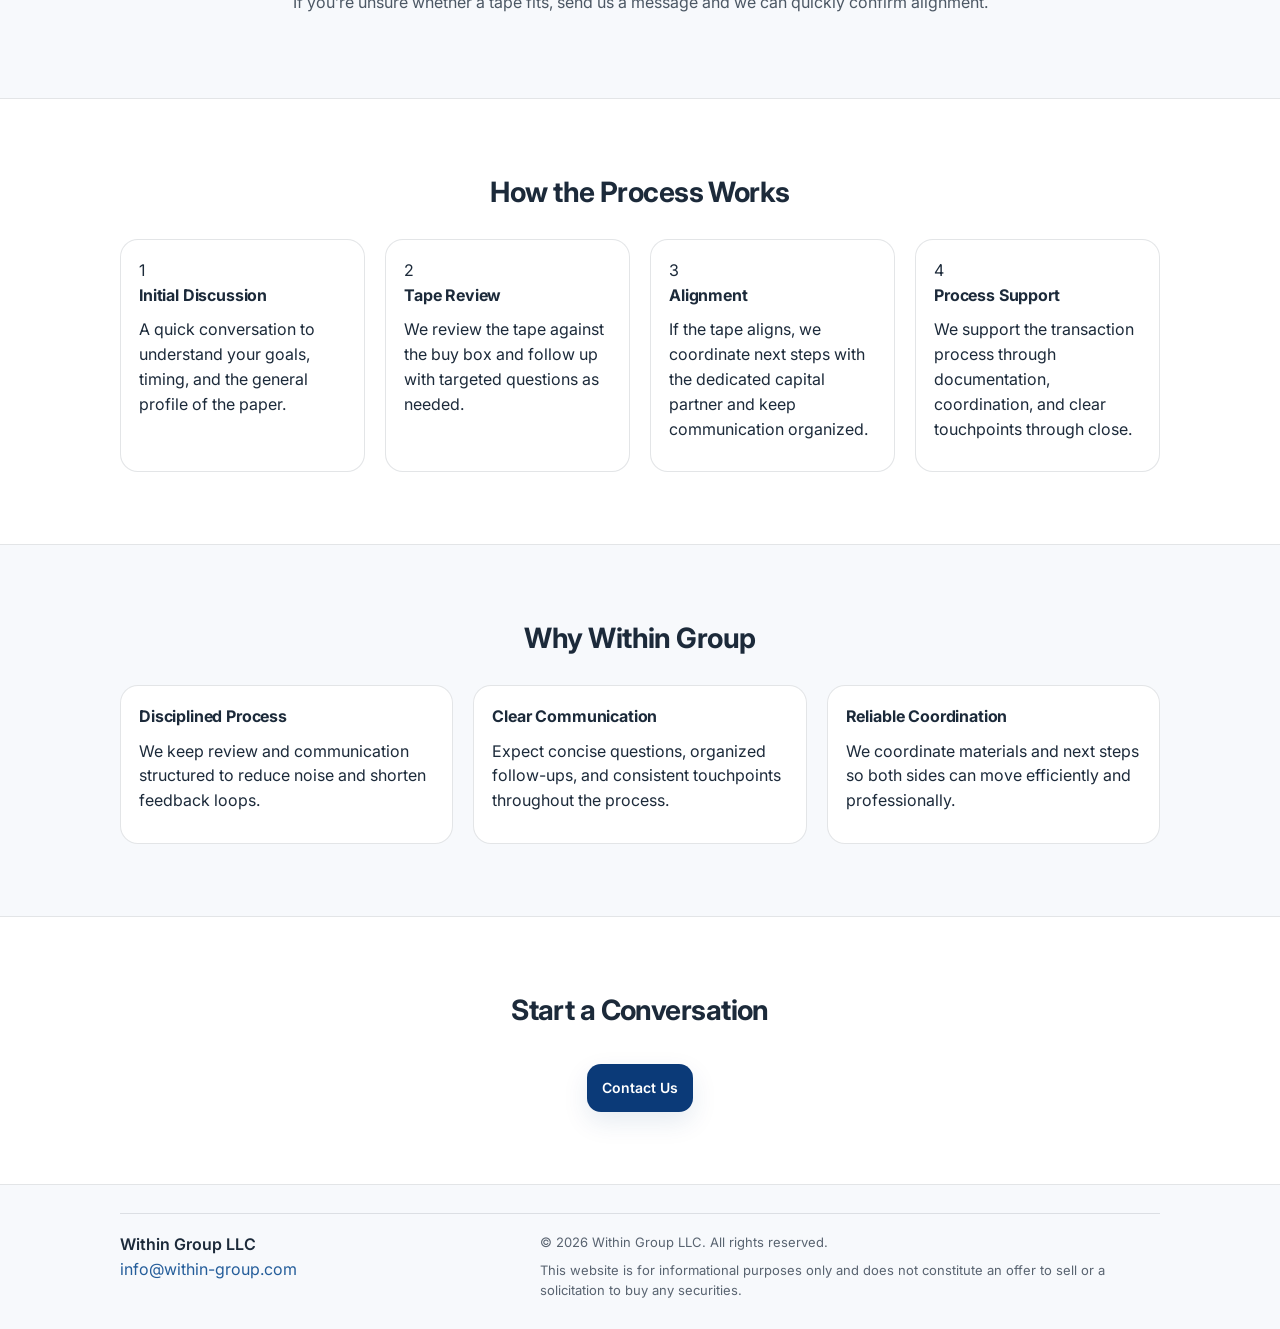
==== commit 6f518d7b: "Update index.html" ====
--- a/index.html
+++ b/index.html
@@ -5,7 +5,7 @@
   <meta name="viewport" content="width=device-width, initial-scale=1" />
 
   <title>Within Group | Built from Within</title>
-  <meta name="description" content="Within Group represents dedicated capital partners in reviewing and coordinating non-performing residential loan transactions, helping lenders facilitate liquidity through a structured process." />
+  <meta name="description" content="Within Group represents a dedicated capital partner in reviewing and coordinating non-performing residential loan transactions, helping lenders facilitate liquidity through a structured process." />
 
   <!-- Inter font -->
   <link rel="preconnect" href="https://fonts.googleapis.com">
@@ -70,7 +70,7 @@
       <div class="container">
         <h2 class="section-title center">What’s Within</h2>
           <p class="section-body center">
-          Within Group represents dedicated capital partners in reviewing and coordinating non-performing loan transactions.
+          Within Group represents a dedicated capital partner in reviewing and coordinating non-performing loan transactions.
           We work with lenders seeking liquidity and a disciplined, structured process.
           </p>
 
@@ -80,7 +80,7 @@
             <ul class="list">
               <li>Supporting lenders seeking <strong>efficient disposition of non-performing assets</strong></li>
               <li>Reviewing tapes of <strong>1st-lien, business-purpose NPLs secured by NOO residential properties</strong></li>
-              <li>Facilitating liquidity through <strong>dedicated capital partners</strong></li>
+              <li>Facilitating liquidity through <strong>a dedicated capital partner</strong></li>
               <li>Managing the transaction through a structured process from <strong>first discussion to close</strong></li>
             </ul>
           </div>
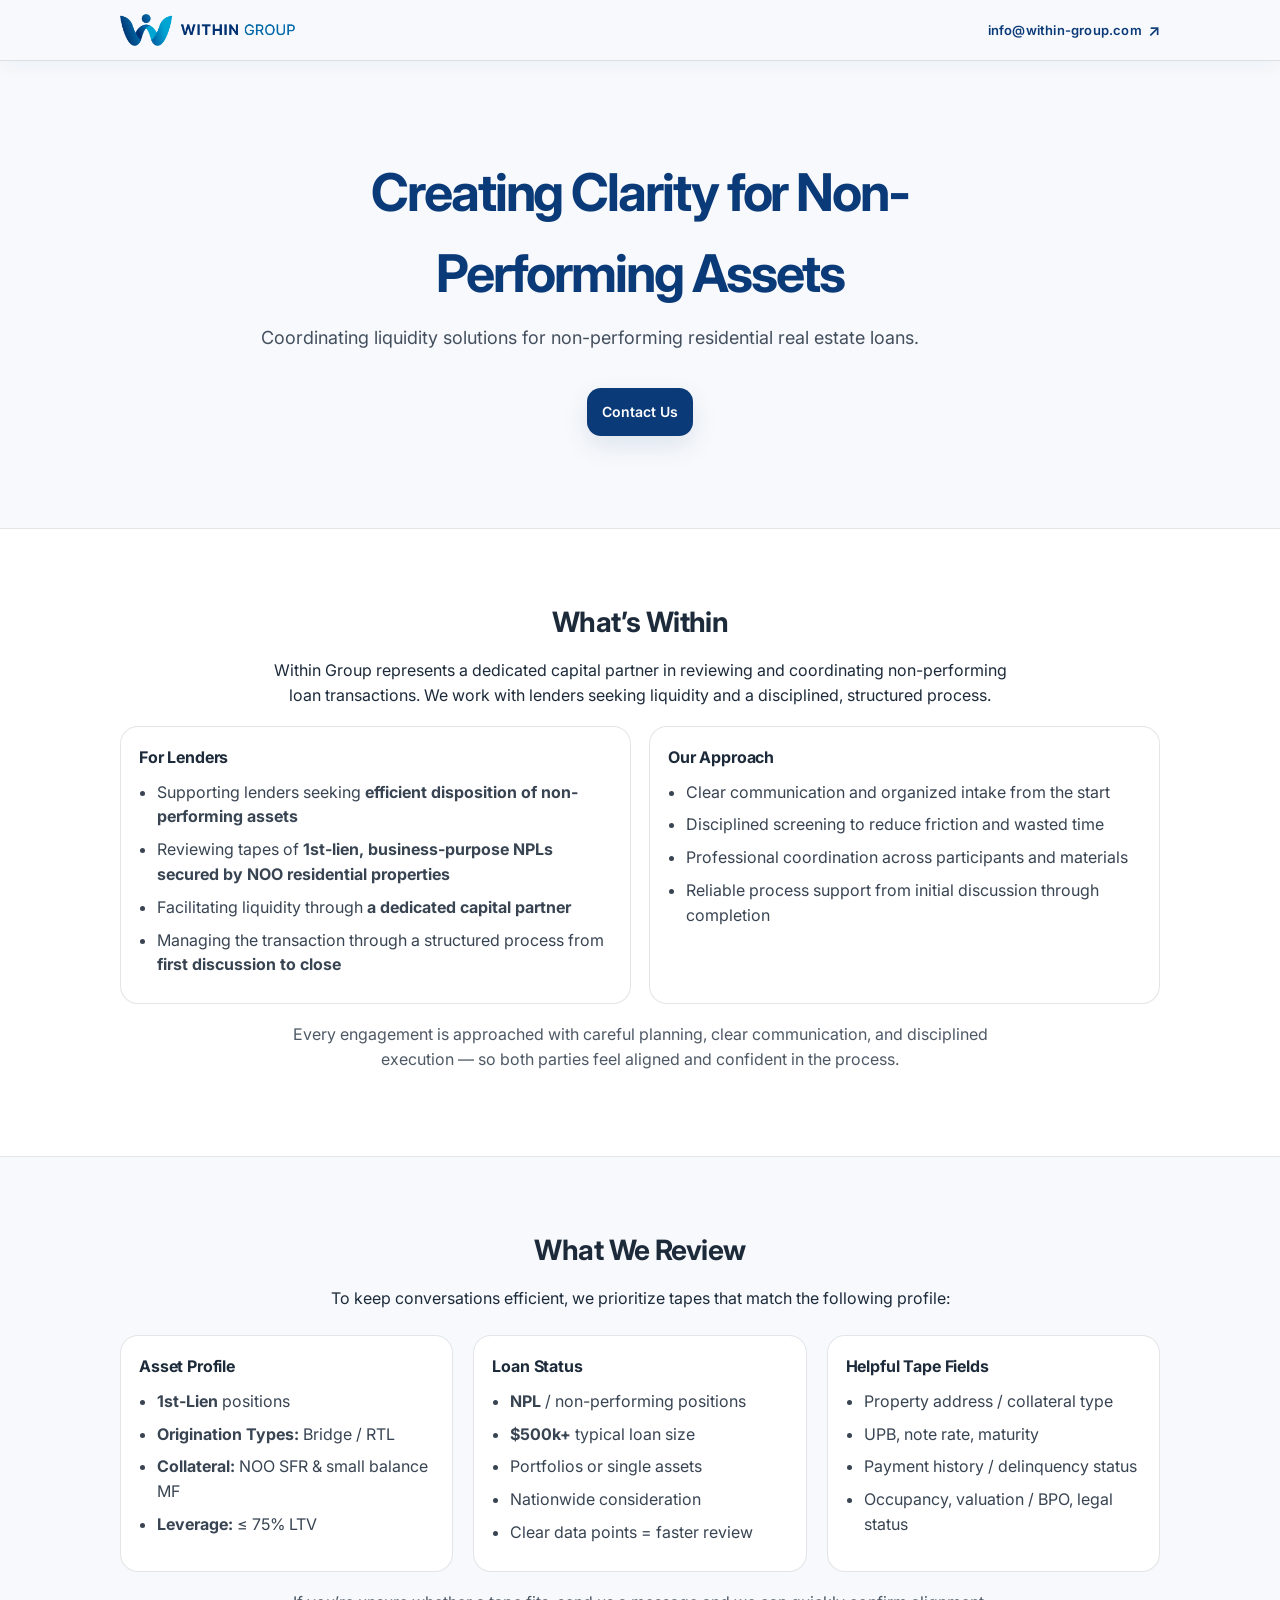
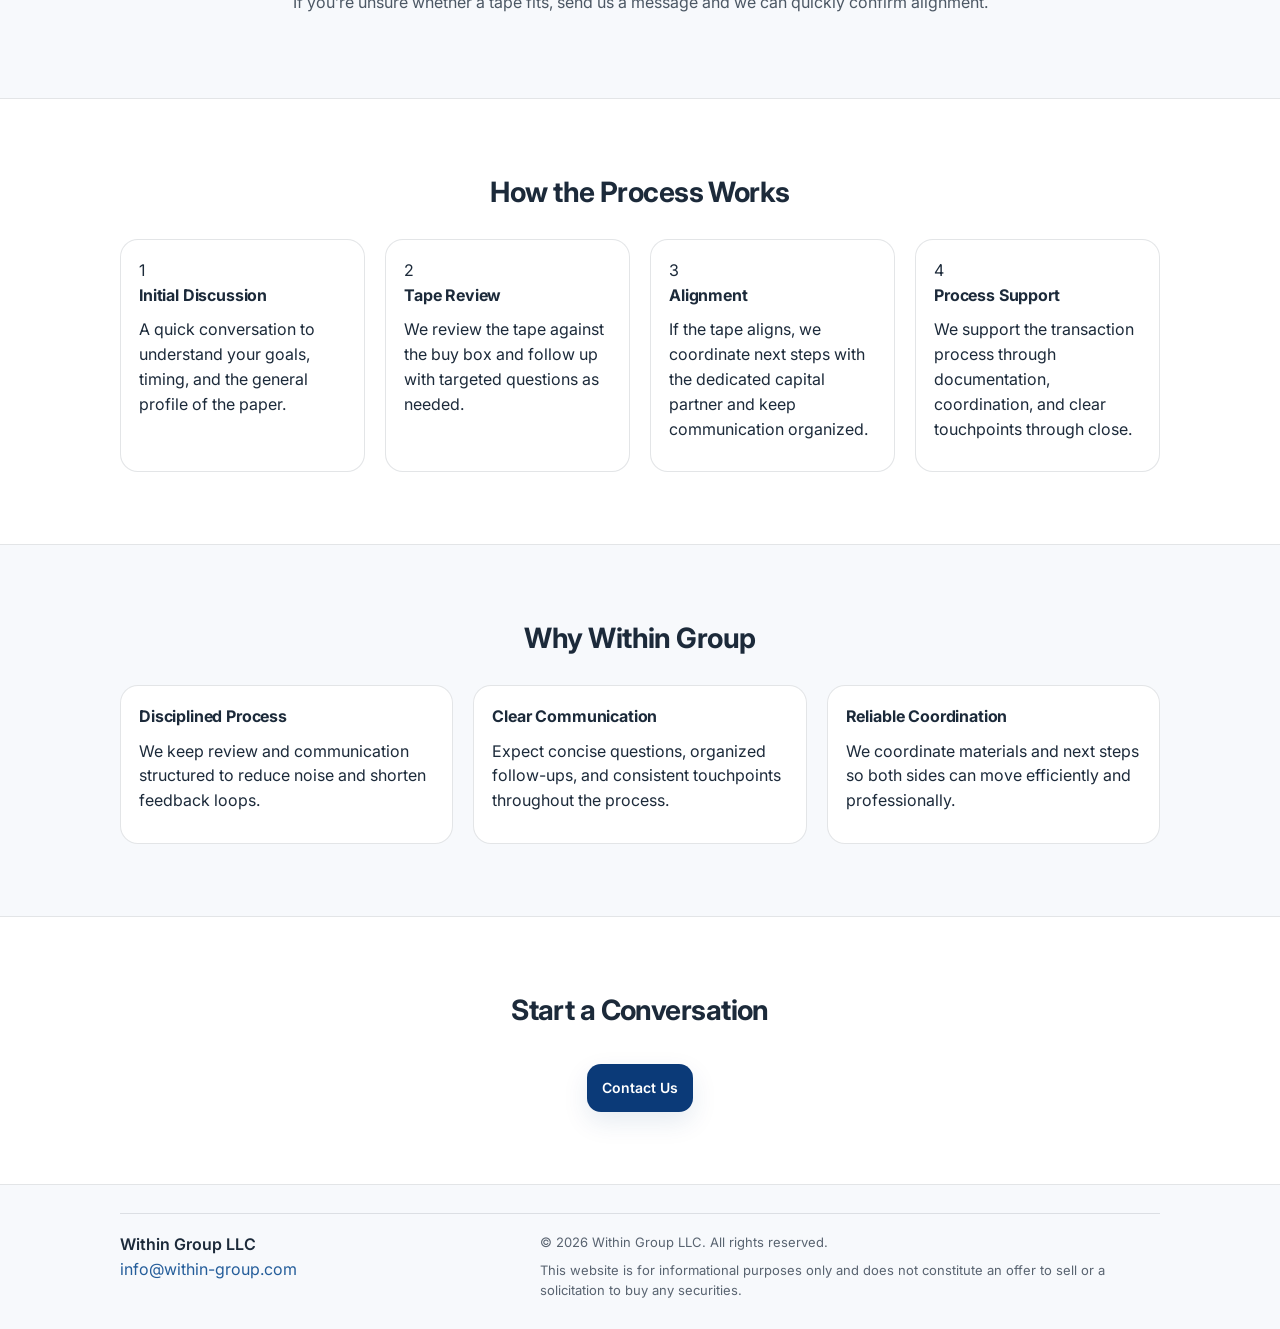
==== commit da071b7d: "Update index.html" ====
--- a/index.html
+++ b/index.html
@@ -128,7 +128,7 @@
             <h3 class="card-title">Loan Status</h3>
             <ul class="list">
               <li><strong>NPL</strong> / non-performing positions</li>
-              <li><strong>$500k – $3mm</strong> typical loan size</li>
+              <li><strong>$500k+</strong> typical loan size</li>
               <li>Portfolios or single assets</li>
               <li>Nationwide consideration</li>
               <li>Clear data points = faster review</li>
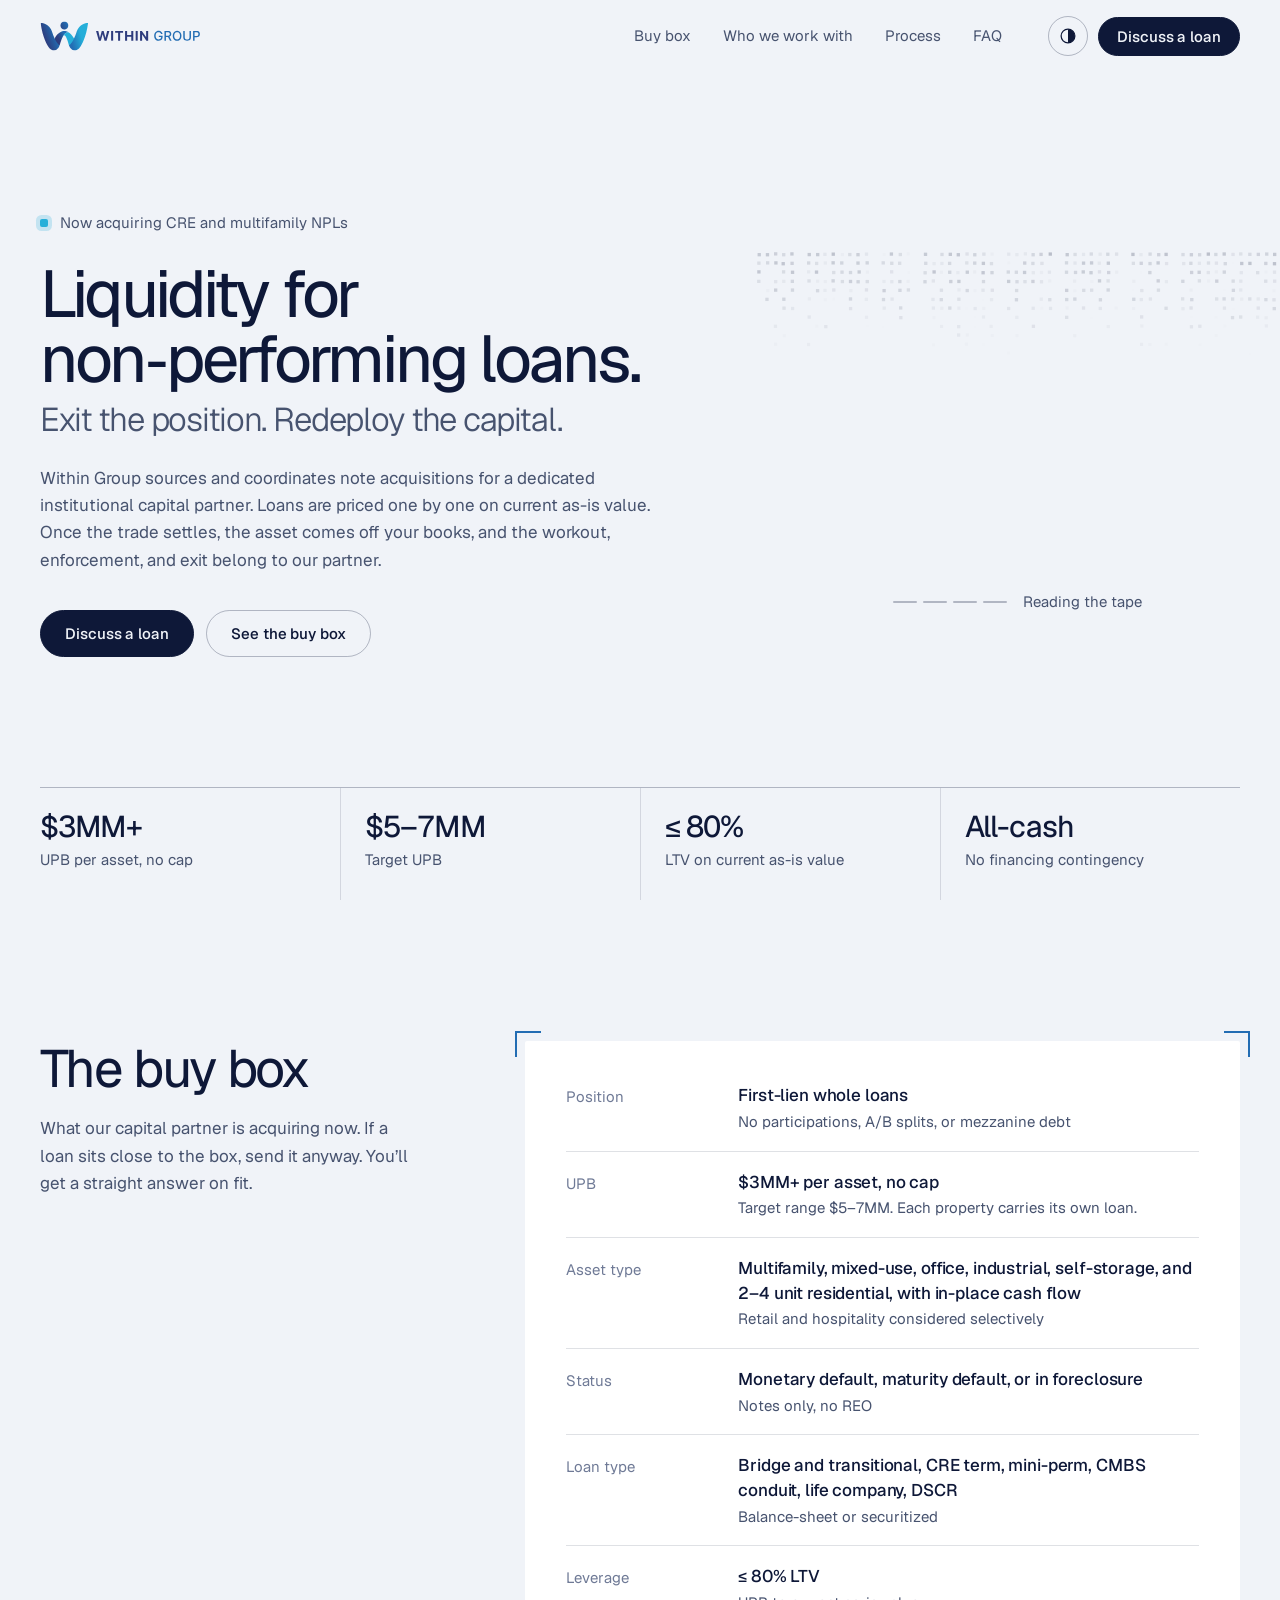
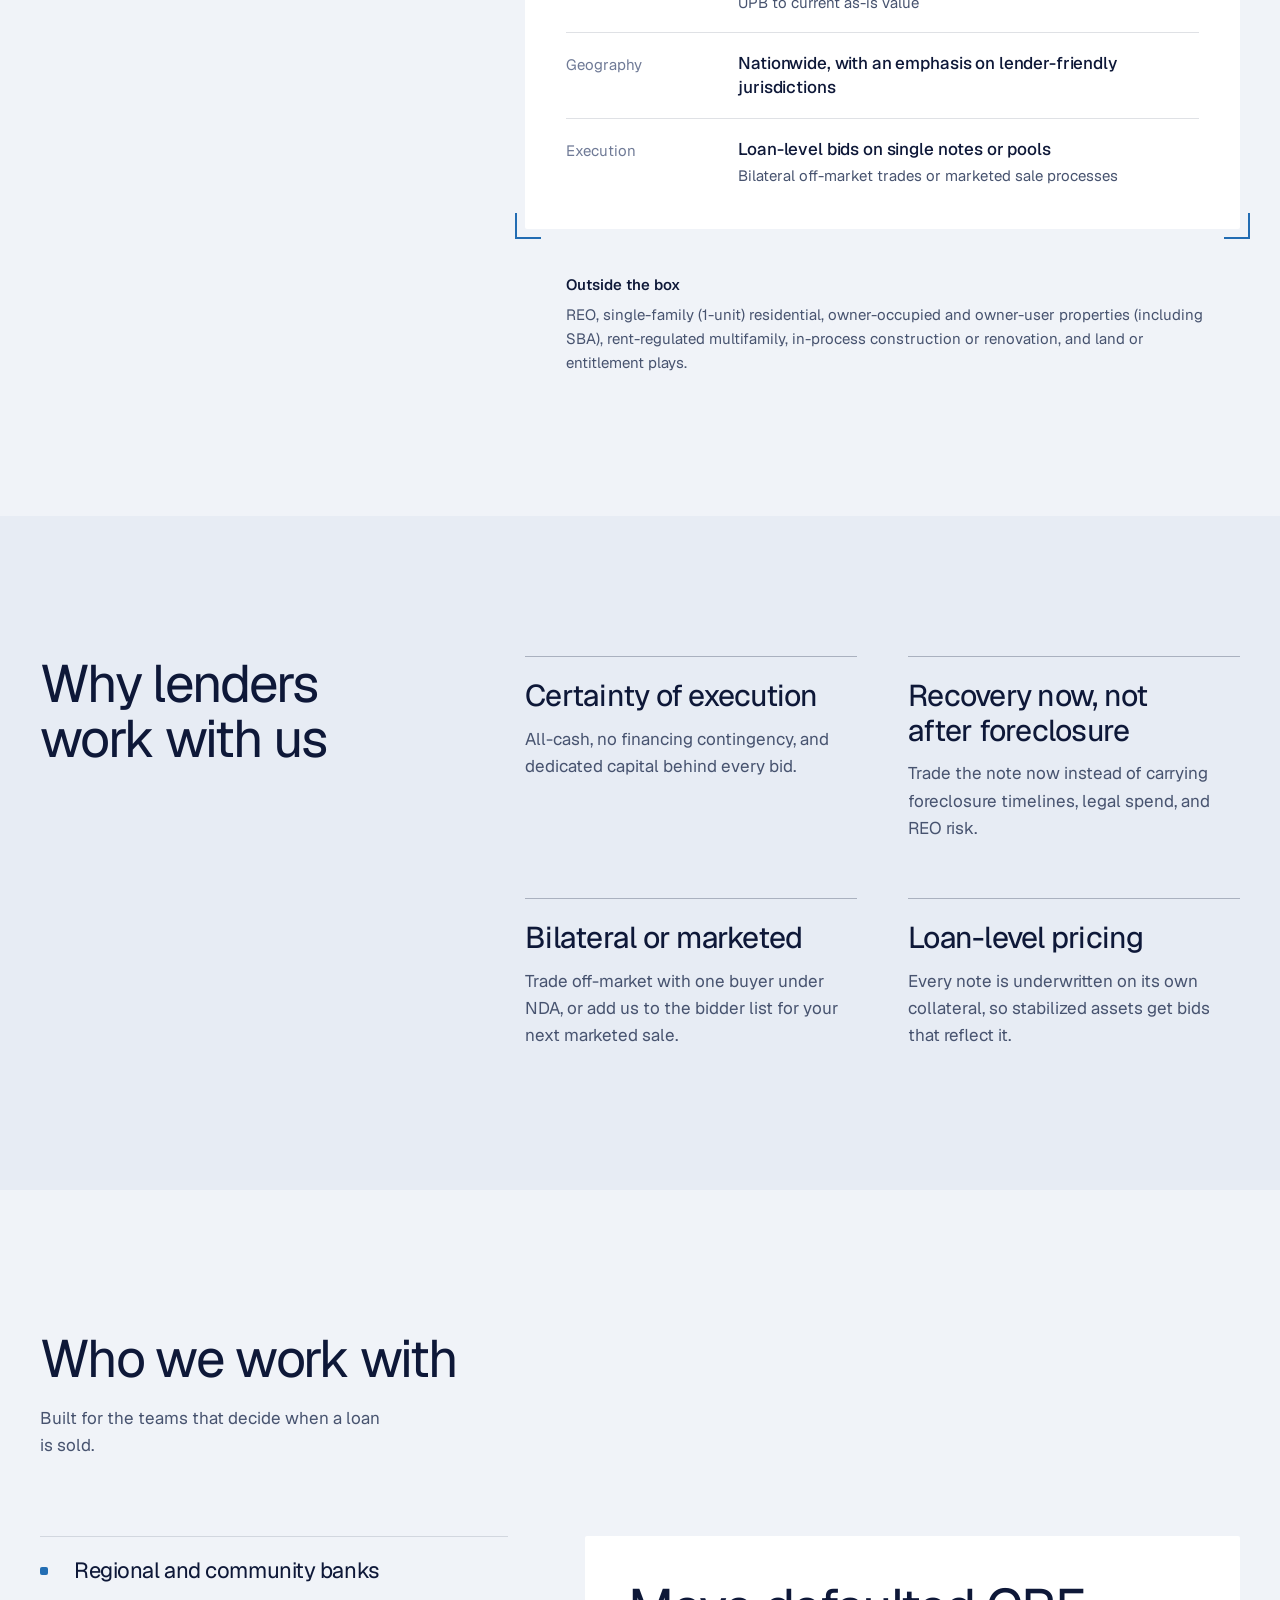
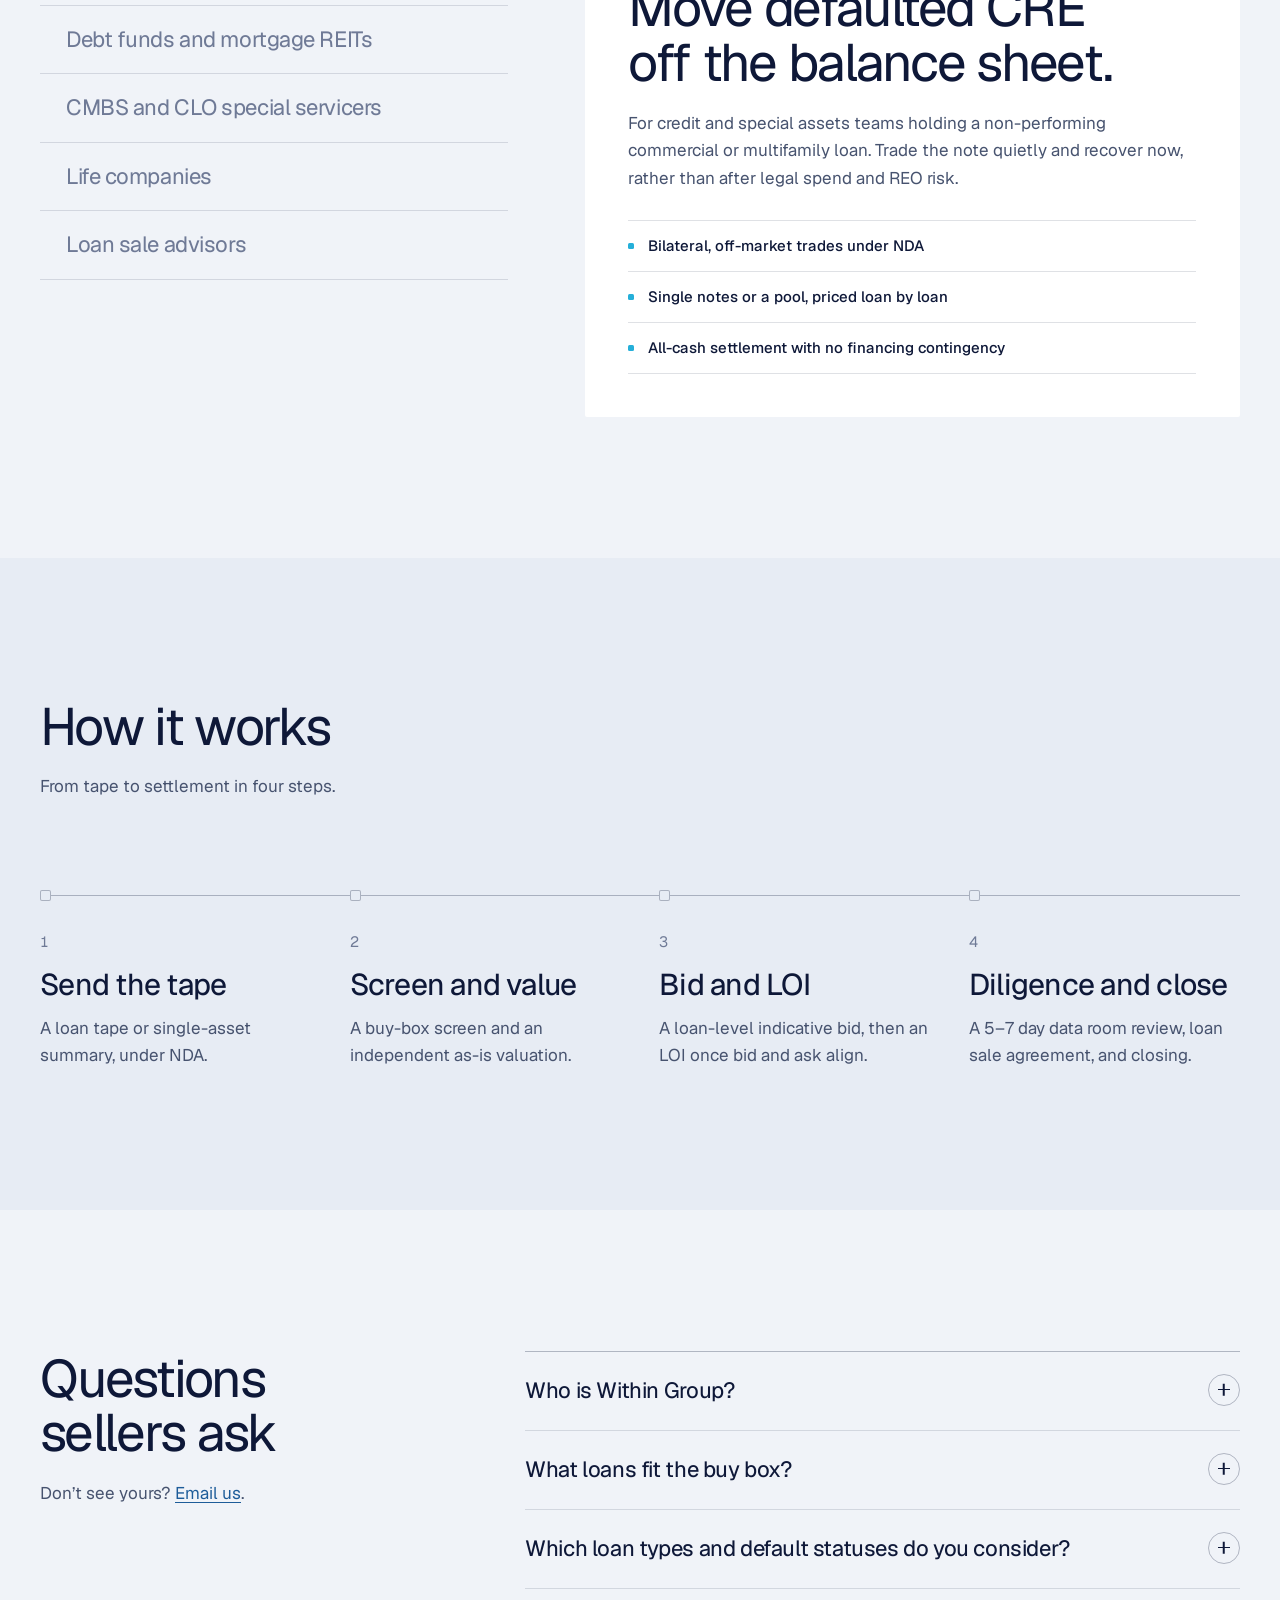
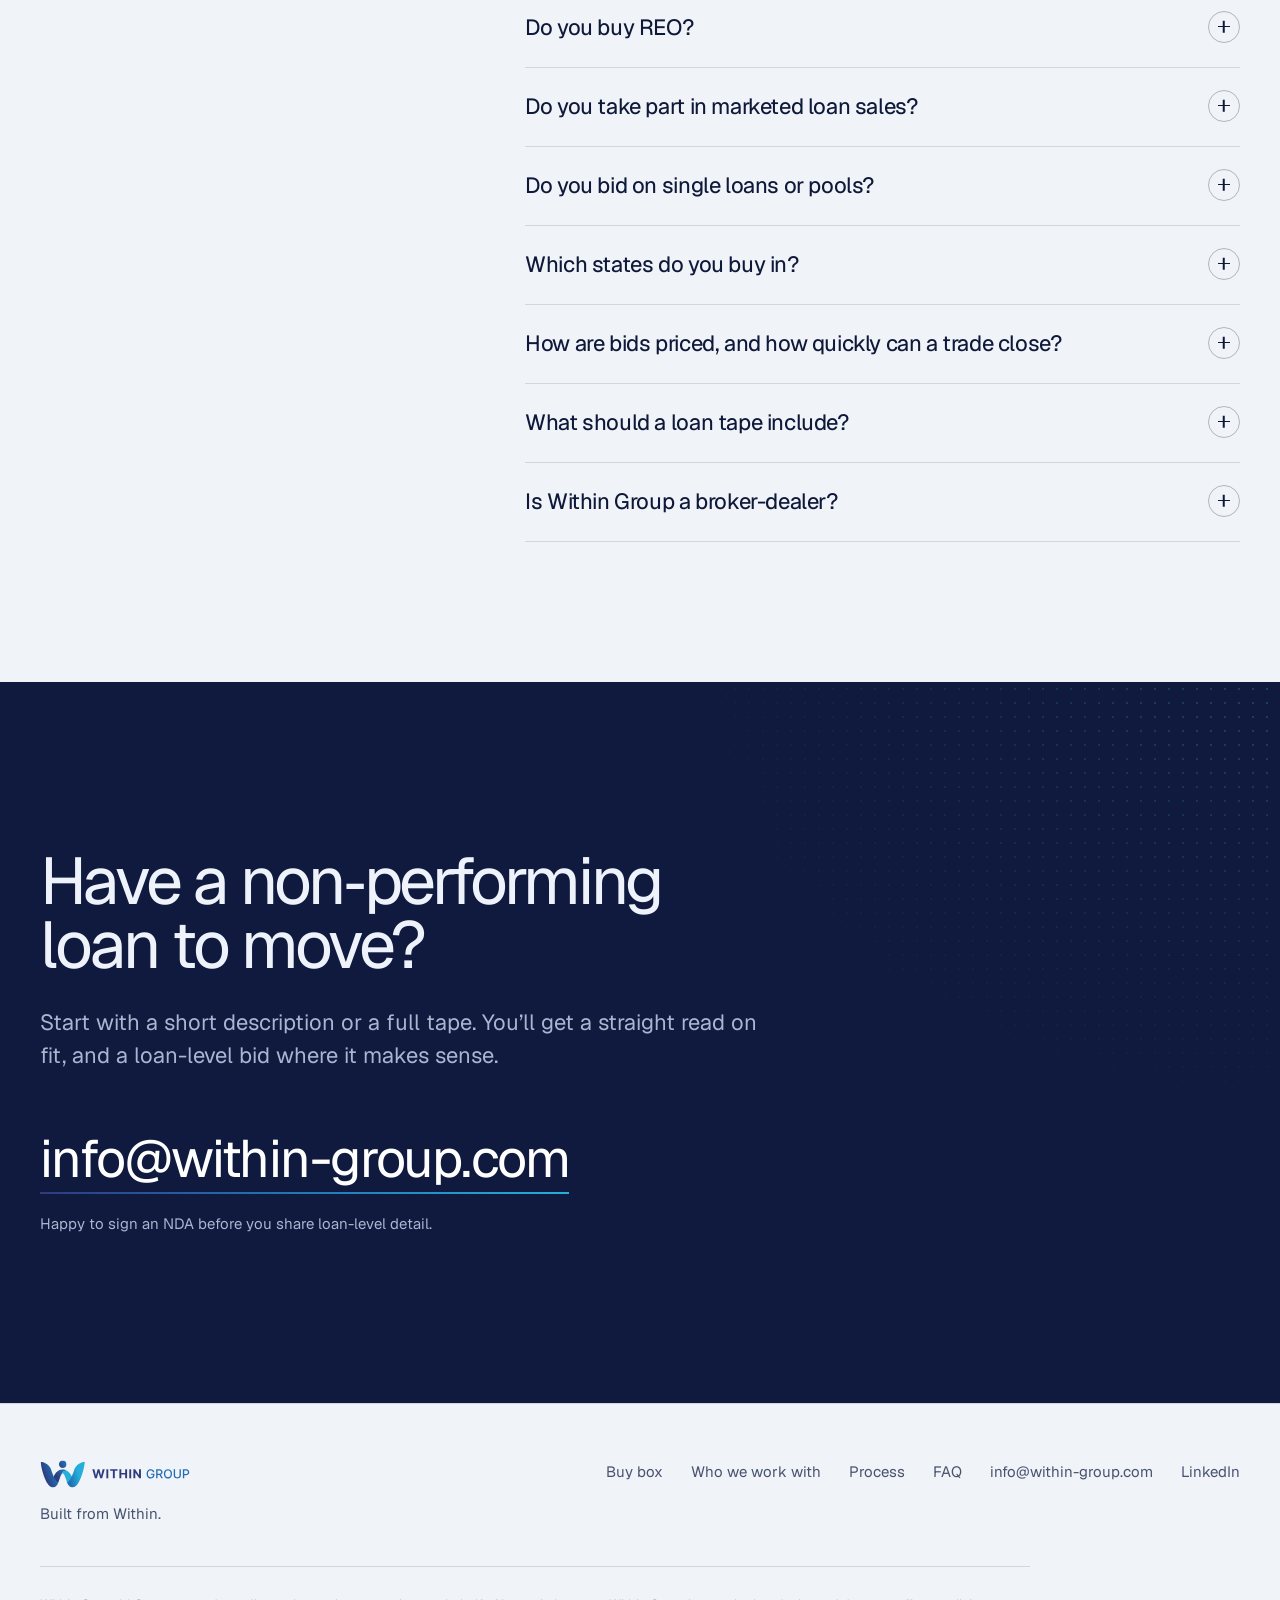
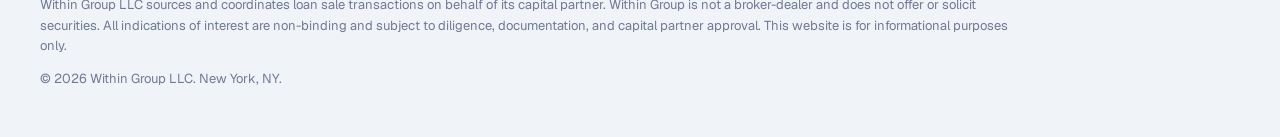
==== commit 1de7cc3a: "Add files via upload Redesign site for Nov 2026 buy box" ====
--- a/index.html
+++ b/index.html
@@ -1,298 +1,533 @@
-<!doctype html>
-<html lang="en">
-<head>
-  <meta charset="utf-8" />
-  <meta name="viewport" content="width=device-width, initial-scale=1" />
-
-  <title>Within Group | Built from Within</title>
-  <meta name="description" content="Within Group represents a dedicated capital partner in reviewing and coordinating non-performing residential loan transactions, helping lenders facilitate liquidity through a structured process." />
-
-  <!-- Inter font -->
-  <link rel="preconnect" href="https://fonts.googleapis.com">
-  <link rel="preconnect" href="https://fonts.gstatic.com" crossorigin>
-  <link href="https://fonts.googleapis.com/css2?family=Inter:wght@400;600;700&display=swap" rel="stylesheet">
-
-  <!-- Favicons (make sure these file paths match your repo) -->
-  <link rel="icon" href="assets/favicons/favicon-32.png" sizes="32x32" type="image/png" />
-  <link rel="icon" href="assets/favicons/favicon-16.png" sizes="16x16" type="image/png" />
-  <link rel="icon" href="/favicon.ico">
-  <link rel="apple-touch-icon" href="assets/favicons/apple-touch-icon.png" />
-
-  <link rel="stylesheet" href="styles.css" />
-</head>
-
-<body>
-  <!-- Header -->
-  <header class="site-header">
-    <div class="container header-inner">
-      <!-- Left: Within Group Horizontal Logo -->
-      <a class="brand" href="#top" aria-label="Within Group home">
-        <img
-          class="brand-logo"
-          src="assets/logos/within-group-horizontal.png"
-          alt="Within Group"
-        />
-      </a>
-
-      <!-- Right: CTA -->
-      <a class="email-link" href="mailto:info@within-group.com?subject=Within%20Group%20Inquiry">
-        info@within-group.com <span class="arrow">↗</span>
-      </a>
-    </div>
-  </header>
-
-  <main>
-    <!-- Page header (requested) -->
-    <h1 class="sr-only">Within Group | Built from Within</h1>
-
-<!-- Hero Section -->
-<section id="top" class="section hero reveal">
-  <div class="container">
-    <div class="hero-wrap">
-      <div class="hero-text">
-        <h2 class="hero-title">Creating Clarity for Non-Performing Assets</h2>
-        <p class="hero-subtitle">
-          Coordinating liquidity solutions for non-performing residential real estate loans.
-        </p>
-      </div>
-
-      <div class="hero-cta-row">
-        <a class="btn" href="mailto:info@within-group.com?subject=Within%20Group%20Inquiry">
-          Contact Us
-        </a>
-      </div>
-    </div>
-  </div>
-</section>
-
-    <!-- Section 1: What’s Within -->
-    <section class="section section-alt">
-      <div class="container">
-        <h2 class="section-title center">What’s Within</h2>
-          <p class="section-body center">
-          Within Group represents a dedicated capital partner in reviewing and coordinating non-performing loan transactions.
-          We work with lenders seeking liquidity and a disciplined, structured process.
-          </p>
-
-        <div class="grid two">
-          <div class="card">
-            <h3 class="card-title">For Lenders</h3>
-            <ul class="list">
-              <li>Supporting lenders seeking <strong>efficient disposition of non-performing assets</strong></li>
-              <li>Reviewing tapes of <strong>1st-lien, business-purpose NPLs secured by NOO residential properties</strong></li>
-              <li>Facilitating liquidity through <strong>a dedicated capital partner</strong></li>
-              <li>Managing the transaction through a structured process from <strong>first discussion to close</strong></li>
-            </ul>
-          </div>
-
-          <div class="card">
-            <h3 class="card-title">Our Approach</h3>
-            <ul class="list">
-              <li>Clear communication and organized intake from the start</li>
-              <li>Disciplined screening to reduce friction and wasted time</li>
-              <li>Professional coordination across participants and materials</li>
-              <li>Reliable process support from initial discussion through completion</li>
-            </ul>
-          </div>
-        </div>
-
-        <p class="section-body subtle center">
-          Every engagement is approached with careful planning, clear communication, and disciplined execution —
-          so both parties feel aligned and confident in the process.
-        </p>
-
-      </div>
-    </section>
-
-    <!-- Section 2: What We Review (Buy Box) -->
-    <section class="section">
-      <div class="container">
-        <h2 class="section-title center">What We Review</h2>
-
-        <p class="section-body center">
-          To keep conversations efficient, we prioritize tapes that match the following profile:
-        </p>
-
-        <div class="grid buybox">
-          <div class="card">
-            <h3 class="card-title">Asset Profile</h3>
-            <ul class="list">
-              <li><strong>1st-Lien</strong> positions</li>
-              <li><strong>Origination Types:</strong> Bridge / RTL</li>
-              <li><strong>Collateral:</strong> NOO SFR & small balance MF</li>
-              <li><strong>Leverage:</strong> ≤ 75% LTV</li>
-            </ul>
-          </div>
-
-          <div class="card">
-            <h3 class="card-title">Loan Status</h3>
-            <ul class="list">
-              <li><strong>NPL</strong> / non-performing positions</li>
-              <li><strong>$500k+</strong> typical loan size</li>
-              <li>Portfolios or single assets</li>
-              <li>Nationwide consideration</li>
-              <li>Clear data points = faster review</li>
-            </ul>
-          </div>
-
-          <div class="card">
-            <h3 class="card-title">Helpful Tape Fields</h3>
-            <ul class="list">
-              <li>Property address / collateral type</li>
-              <li>UPB, note rate, maturity</li>
-              <li>Payment history / delinquency status</li>
-              <li>Occupancy, valuation / BPO, legal status</li>
-            </ul>
-          </div>
-        </div>
-
-        <p class="section-body subtle center">
-          If you’re unsure whether a tape fits, send us a message and we can quickly confirm alignment.
-        </p>
-      </div>
-    </section>
-
-    <!-- Section 3: How the Process Works -->
-    <section class="section section-alt">
-      <div class="container">
-        <h2 class="section-title center">How the Process Works</h2>
-
-        <div class="steps">
-          <div class="step card">
-            <div class="step-num">1</div>
-            <h3 class="card-title">Initial Discussion</h3>
-            <p class="section-body">
-              A quick conversation to understand your goals, timing, and the general profile of the paper.
-            </p>
-          </div>
-
-          <div class="step card">
-            <div class="step-num">2</div>
-            <h3 class="card-title">Tape Review</h3>
-            <p class="section-body">
-              We review the tape against the buy box and follow up with targeted questions as needed.
-            </p>
-          </div>
-
-          <div class="step card">
-            <div class="step-num">3</div>
-            <h3 class="card-title">Alignment</h3>
-            <p class="section-body">
-              If the tape aligns, we coordinate next steps with the dedicated capital partner and keep communication organized.
-            </p>
-          </div>
-
-          <div class="step card">
-            <div class="step-num">4</div>
-            <h3 class="card-title">Process Support</h3>
-            <p class="section-body">
-              We support the transaction process through documentation, coordination, and clear touchpoints through close.
-            </p>
-          </div>
-        </div>
-      </div>
-    </section>
-
-    <!-- Section 4: Why Within Group -->    
-    <section class="section">
-      <div class="container">
-        <h2 class="section-title center">Why Within Group</h2>
-
-        <div class="grid three">
-          <div class="card">
-            <h3 class="card-title">Disciplined Process</h3>
-            <p class="section-body">
-              We keep review and communication structured to reduce noise and shorten feedback loops.
-            </p>
-          </div>
-
-          <div class="card">
-            <h3 class="card-title">Clear Communication</h3>
-            <p class="section-body">
-              Expect concise questions, organized follow-ups, and consistent touchpoints throughout the process.
-            </p>
-          </div>
-
-          <div class="card">
-            <h3 class="card-title">Reliable Coordination</h3>
-            <p class="section-body">
-              We coordinate materials and next steps so both sides can move efficiently and professionally.
-            </p>
-          </div>
-        </div>
-      </div>
-    </section>
-    
-    <!-- Section 5: Start a Conversation (mailto CTA instead of form) -->
-<!-- Section 2: Start a Conversation -->
-<section id="contact" class="section section-alt">
-  <div class="container">
-    <div class="contact-wrap">
-      <h2 class="section-title center">Start a Conversation</h2>
-      <a class="btn contact-btn" href="mailto:info@within-group.com?subject=Within%20Group%20Inquiry">
-        Contact Us
-      </a>
-    </div>
-  </div>
-</section>
-
-  </main>
-
-  <!-- Footer -->
-  <footer class="site-footer">
-    <div class="container footer-inner">
-      <div class="footer-left">
-        <div class="footer-brand">Within Group LLC</div>
-        <div class="footer-links">
-          <a href="mailto:info@within-group.com">info@within-group.com</a>
-        </div>
-      </div>
-
-      <div class="footer-right">
-        <div>© 2026 Within Group LLC. All rights reserved.</div>
-        <div class="legal">
-          This website is for informational purposes only and does not constitute an offer to sell or a solicitation to buy any securities.
-        </div>
-      </div>
-    </div>
-  </footer>
-<script src="script.js"></script>
-</body>
-</html>
-
-
-
-
-
-
-
-
-
-
-
-
-
-
-
-
-
-
-
-
-
-
-
-
-
-
-
-
-
-
-
-
-
-
-
-
-
+<!doctype html>
+<html lang="en" data-theme="light">
+<head>
+  <meta charset="utf-8">
+  <meta name="viewport" content="width=device-width, initial-scale=1">
+  <script>
+    (function () {
+      var t = null;
+      try { t = localStorage.getItem('wg-theme'); } catch (e) {}
+      if (t !== 'light' && t !== 'dark') {
+        t = window.matchMedia && window.matchMedia('(prefers-color-scheme: dark)').matches ? 'dark' : 'light';
+      }
+      var de = document.documentElement;
+      de.setAttribute('data-theme', t);
+      de.className += ' js';
+      setTimeout(function () { de.className += ' is-loaded'; }, 3000);
+    })();
+  </script>
+
+  <title>NPL Acquisitions for CRE &amp; Multifamily Loans | Within Group</title>
+  <meta name="description" content="Within Group sources all-cash, loan-level acquisitions of non-performing commercial real estate and multifamily loans ($3MM+ UPB) for a dedicated institutional capital partner, bilateral or in marketed sales.">
+  <link rel="canonical" href="https://within-group.com/">
+  <meta name="robots" content="index, follow, max-image-preview:large">
+  <meta name="theme-color" media="(prefers-color-scheme: light)" content="#F0F3F8">
+  <meta name="theme-color" media="(prefers-color-scheme: dark)" content="#0A1128">
+  <meta name="color-scheme" content="light dark">
+
+  <meta property="og:type" content="website">
+  <meta property="og:site_name" content="Within Group">
+  <meta property="og:url" content="https://within-group.com/">
+  <meta property="og:title" content="Within Group | Liquidity for non-performing loans">
+  <meta property="og:description" content="All-cash, loan-level bids on non-performing CRE and multifamily loans of $3MM+ UPB. Bilateral or marketed. Exit the position. Redeploy the capital.">
+  <meta property="og:image" content="https://within-group.com/assets/og-image.png">
+  <meta property="og:image:width" content="1200">
+  <meta property="og:image:height" content="630">
+  <meta property="og:image:alt" content="Within Group: liquidity for non-performing loans">
+  <meta name="twitter:card" content="summary_large_image">
+  <meta name="twitter:title" content="Within Group | Liquidity for non-performing loans">
+  <meta name="twitter:description" content="All-cash, loan-level bids on non-performing CRE and multifamily loans of $3MM+ UPB.">
+  <meta name="twitter:image" content="https://within-group.com/assets/og-image.png">
+
+  <link rel="icon" href="/favicon.ico" sizes="any">
+  <link rel="icon" href="assets/favicons/favicon.svg" type="image/svg+xml">
+  <link rel="apple-touch-icon" href="assets/favicons/apple-touch-icon.png">
+  <link rel="manifest" href="site.webmanifest">
+
+  <link rel="preload" href="assets/fonts/geist-var.woff2" as="font" type="font/woff2" crossorigin>
+  <link rel="stylesheet" href="styles.css">
+
+  <script type="application/ld+json">
+{
+  "@context": "https://schema.org",
+  "@graph": [
+    {
+      "@type": "Organization",
+      "@id": "https://within-group.com/#org",
+      "name": "Within Group LLC",
+      "alternateName": "Within Group",
+      "url": "https://within-group.com/",
+      "logo": "https://within-group.com/assets/logos/within-group-mark-512.png",
+      "image": "https://within-group.com/assets/og-image.png",
+      "email": "info@within-group.com",
+      "slogan": "Built from Within",
+      "description": "Within Group sources and coordinates acquisitions of non-performing commercial real estate and multifamily loans for a dedicated institutional capital partner. All-cash, loan-level bids on first-lien whole loans of $3MM+ UPB, bilateral or in marketed sale processes.",
+      "address": {
+        "@type": "PostalAddress",
+        "addressLocality": "New York",
+        "addressRegion": "NY",
+        "addressCountry": "US"
+      },
+      "areaServed": {
+        "@type": "Country",
+        "name": "United States"
+      },
+      "sameAs": [
+        "https://www.linkedin.com/company/within-group/"
+      ],
+      "contactPoint": [
+        {
+          "@type": "ContactPoint",
+          "contactType": "loan sales",
+          "email": "info@within-group.com",
+          "areaServed": "US",
+          "availableLanguage": "English"
+        }
+      ],
+      "knowsAbout": [
+        "Non-performing loans",
+        "NPL acquisitions",
+        "Commercial real estate loan sales",
+        "Multifamily loan sales",
+        "Distressed debt",
+        "Note sales",
+        "Loan sale advisory processes",
+        "CMBS special servicing",
+        "Bridge loan defaults",
+        "Maturity defaults"
+      ]
+    },
+    {
+      "@type": "WebSite",
+      "@id": "https://within-group.com/#website",
+      "url": "https://within-group.com/",
+      "name": "Within Group",
+      "publisher": {
+        "@id": "https://within-group.com/#org"
+      },
+      "inLanguage": "en-US"
+    },
+    {
+      "@type": "Service",
+      "@id": "https://within-group.com/#service",
+      "name": "Non-performing CRE and multifamily loan acquisitions",
+      "serviceType": "Non-performing loan acquisition sourcing",
+      "provider": {
+        "@id": "https://within-group.com/#org"
+      },
+      "areaServed": {
+        "@type": "Country",
+        "name": "United States"
+      },
+      "audience": {
+        "@type": "BusinessAudience",
+        "audienceType": "Regional and community banks, debt funds, mortgage REITs, CMBS and CLO special servicers, life insurance companies, and loan sale advisors"
+      },
+      "description": "All-cash, loan-level bids on first-lien whole loans with $3MM+ UPB per asset (target $5–7MM), secured by multifamily, mixed-use, office, industrial, self-storage, or 2–4 unit residential property with in-place cash flow, at or below 80% LTV on current as-is value. Monetary default, maturity default, or in foreclosure. Notes only, no REO. Single notes or pools, bilateral or marketed."
+    },
+    {
+      "@type": "FAQPage",
+      "@id": "https://within-group.com/#faq",
+      "mainEntity": [
+        {
+          "@type": "Question",
+          "name": "Who is Within Group?",
+          "acceptedAnswer": {
+            "@type": "Answer",
+            "text": "Within Group LLC is a New York–based real estate credit firm. We source and coordinate acquisitions of non-performing commercial real estate and multifamily loans on behalf of a dedicated institutional capital partner, working with regional and community banks, debt funds and mortgage REITs, CMBS and CLO special servicers, life companies, and their loan sale advisors."
+          }
+        },
+        {
+          "@type": "Question",
+          "name": "What loans fit the buy box?",
+          "acceptedAnswer": {
+            "@type": "Answer",
+            "text": "First-lien whole loans with $3MM+ of UPB per asset (target $5–7MM, no cap), secured by multifamily, mixed-use, office, industrial, self-storage, or 2–4 unit residential property with in-place cash flow, at or below 80% LTV on current as-is value. Retail and hospitality are considered selectively."
+          }
+        },
+        {
+          "@type": "Question",
+          "name": "Which loan types and default statuses do you consider?",
+          "acceptedAnswer": {
+            "@type": "Answer",
+            "text": "Bridge and transitional, CRE term, mini-perm, CMBS conduit, life company, and DSCR loans, whether held on balance sheet or securitized. The loan should be in monetary default, maturity default, or foreclosure."
+          }
+        },
+        {
+          "@type": "Question",
+          "name": "Do you buy REO?",
+          "acceptedAnswer": {
+            "@type": "Answer",
+            "text": "No. Our capital partner acquires notes only. Also outside the box: single-family (1-unit) residential, owner-occupied and owner-user properties (including SBA loans), rent-regulated multifamily, in-process construction or renovation, and land or entitlement plays."
+          }
+        },
+        {
+          "@type": "Question",
+          "name": "Do you take part in marketed loan sales?",
+          "acceptedAnswer": {
+            "@type": "Answer",
+            "text": "Yes. We trade bilaterally off-market under NDA, and we also bid in marketed, advisor-run sale processes. Add us to the bidder list for your next sale."
+          }
+        },
+        {
+          "@type": "Question",
+          "name": "Do you bid on single loans or pools?",
+          "acceptedAnswer": {
+            "@type": "Answer",
+            "text": "Both. Bids are made at the loan level, whether the notes come one at a time or as a pool, so each loan is priced on its own collateral."
+          }
+        },
+        {
+          "@type": "Question",
+          "name": "Which states do you buy in?",
+          "acceptedAnswer": {
+            "@type": "Answer",
+            "text": "Nationwide, with an emphasis on lender-friendly jurisdictions."
+          }
+        },
+        {
+          "@type": "Question",
+          "name": "How are bids priced, and how quickly can a trade close?",
+          "acceptedAnswer": {
+            "@type": "Answer",
+            "text": "Each loan is priced on its current as-is value from an independent valuation. Bids are all-cash with no financing contingency. Once bid and ask align and an LOI is signed, diligence is a 5–7 day data room review, followed by a loan sale agreement and closing."
+          }
+        },
+        {
+          "@type": "Question",
+          "name": "What should a loan tape include?",
+          "acceptedAnswer": {
+            "@type": "Answer",
+            "text": "Property address and type, UPB, note rate and default rate, maturity date, last paid date, accrued interest, occupancy or rent roll, the most recent valuation, and legal or foreclosure status. A single-asset summary is a fine place to start."
+          }
+        },
+        {
+          "@type": "Question",
+          "name": "Is Within Group a broker-dealer?",
+          "acceptedAnswer": {
+            "@type": "Answer",
+            "text": "No. Within Group sources and coordinates loan sale transactions on behalf of its capital partner and does not offer or solicit securities. All indications of interest are non-binding and subject to diligence, documentation, and capital partner approval."
+          }
+        }
+      ]
+    }
+  ]
+}
+  </script>
+</head>
+
+<body>
+  <a class="skip" href="#main">Skip to content</a>
+
+  <header class="site-header" id="top">
+    <div class="wrap header-inner">
+      <a class="brand" href="#top" aria-label="Within Group, back to top">
+        <svg class="logo" role="img" aria-label="Within Group" focusable="false" xmlns="http://www.w3.org/2000/svg" xmlns:xlink="http://www.w3.org/1999/xlink" viewBox="104 380 1712 320"><defs><clipPath id="h-clip-0"><path clip-rule="nonzero" d="M 256 486 L 407 486 L 407 639 L 256 639 Z M 256 486 "/></clipPath><clipPath id="h-clip-1"><path clip-rule="nonzero" d="M 256.74 572.98 L 265.16 618.05 L 280.5 638.07 L 315.02 638.07 C 315.02 638.07 330.03 578.07 346.87 548.16 C 346.87 548.16 366.83 496.82 406.80 498.85 C 382.72 485.57 363.77 486.55 363.77 486.55 C 363.77 486.55 363.46 486.53 362.86 486.53 C 354.86 486.53 296.02 489.44 256.74 572.98 "/></clipPath><linearGradient id="h-linear-pattern-0" gradientUnits="userSpaceOnUse" x1="-0.68" y1="0" x2="1.85" y2="0" gradientTransform="matrix(-70.53, 39.77, -39.77, -70.53, 372.56, 537.63)"><stop offset="0" stop-color="#236db3"/><stop offset="0.28" stop-color="#236cb2"/><stop offset="0.30" stop-color="#2368ae"/><stop offset="0.32" stop-color="#2465aa"/><stop offset="0.35" stop-color="#2562a7"/><stop offset="0.37" stop-color="#255fa3"/><stop offset="0.39" stop-color="#265ca0"/><stop offset="0.42" stop-color="#26599d"/><stop offset="0.44" stop-color="#275699"/><stop offset="0.46" stop-color="#285396"/><stop offset="0.49" stop-color="#285193"/><stop offset="0.51" stop-color="#294e90"/><stop offset="0.53" stop-color="#2a4b8d"/><stop offset="0.56" stop-color="#2b488a"/><stop offset="0.58" stop-color="#2b4587"/><stop offset="0.60" stop-color="#2c4284"/><stop offset="0.63" stop-color="#2d4081"/><stop offset="0.65" stop-color="#2d3d7e"/><stop offset="1" stop-color="#2e3c7d"/></linearGradient><clipPath id="h-clip-2"><path clip-rule="nonzero" d="M 320 385 L 408 385 L 408 473 L 320 473 Z M 320 385 "/></clipPath><clipPath id="h-clip-3"><path clip-rule="nonzero" d="M 320.76 429.09 C 320.76 452.95 340.10 472.29 363.96 472.29 C 387.82 472.29 407.16 452.95 407.16 429.09 C 407.16 405.23 387.82 385.89 363.96 385.89 C 340.10 385.89 320.76 405.23 320.76 429.09 "/></clipPath><linearGradient id="h-linear-pattern-1" gradientUnits="userSpaceOnUse" x1="-0.21" y1="0" x2="0.83" y2="0" gradientTransform="matrix(-98.51, 52.79, -52.79, -98.51, 394.72, 412.60)"><stop offset="0" stop-color="#236db3"/><stop offset="0.22" stop-color="#236cb2"/><stop offset="0.27" stop-color="#2369af"/><stop offset="0.32" stop-color="#2467ac"/><stop offset="0.36" stop-color="#2464a9"/><stop offset="0.41" stop-color="#2562a6"/><stop offset="0.46" stop-color="#255fa4"/><stop offset="0.50" stop-color="#265da1"/><stop offset="0.55" stop-color="#265a9e"/><stop offset="0.60" stop-color="#27589b"/><stop offset="0.64" stop-color="#275699"/><stop offset="0.69" stop-color="#285396"/><stop offset="0.74" stop-color="#285193"/><stop offset="0.78" stop-color="#294e91"/><stop offset="0.83" stop-color="#2a4c8e"/><stop offset="0.88" stop-color="#2a4a8b"/><stop offset="0.92" stop-color="#2b4789"/><stop offset="0.97" stop-color="#2b4586"/><stop offset="1" stop-color="#2c4485"/></linearGradient><clipPath id="h-clip-4"><path clip-rule="nonzero" d="M 110 402 L 316 402 L 316 695 L 110 695 Z M 110 402 "/></clipPath><clipPath id="h-clip-5"><path clip-rule="nonzero" d="M 110.46 402.23 C 132.02 562.77 186.17 643.53 186.17 643.53 C 217.46 696.57 252.46 694.08 252.46 694.08 C 294.71 694.08 315.02 638.07 315.02 638.07 C 278.42 623.75 242.15 523.38 235.08 501.46 C 228.01 479.53 219.52 466.18 219.52 466.18 C 180.58 404.28 119.33 402.22 111.33 402.22 C 110.76 402.22 110.46 402.23 110.46 402.23 "/></clipPath><linearGradient id="h-linear-pattern-2" gradientUnits="userSpaceOnUse" x1="-0.66" y1="0" x2="1.60" y2="0" gradientTransform="matrix(-121.98, 46.67, -46.67, -121.98, 266.44, 517.30)"><stop offset="0" stop-color="#236db3"/><stop offset="0.30" stop-color="#236cb2"/><stop offset="0.32" stop-color="#2369af"/><stop offset="0.34" stop-color="#2467ac"/><stop offset="0.37" stop-color="#2464a9"/><stop offset="0.39" stop-color="#2561a6"/><stop offset="0.41" stop-color="#255ea2"/><stop offset="0.44" stop-color="#265c9f"/><stop offset="0.46" stop-color="#27599c"/><stop offset="0.48" stop-color="#27569a"/><stop offset="0.51" stop-color="#285497"/><stop offset="0.53" stop-color="#285194"/><stop offset="0.55" stop-color="#294f91"/><stop offset="0.58" stop-color="#2a4c8e"/><stop offset="0.60" stop-color="#2a4a8b"/><stop offset="0.62" stop-color="#2b4789"/><stop offset="0.65" stop-color="#2b4486"/><stop offset="0.67" stop-color="#2c4283"/><stop offset="0.69" stop-color="#2d3f81"/><stop offset="0.72" stop-color="#2d3d7e"/><stop offset="1" stop-color="#2e3c7d"/></linearGradient><clipPath id="h-clip-6"><path clip-rule="nonzero" d="M 412 402 L 618 402 L 618 695 L 412 695 Z M 412 402 "/></clipPath><clipPath id="h-clip-7"><path clip-rule="nonzero" d="M 508.03 466.18 C 508.03 466.18 499.54 479.53 492.47 501.46 C 485.40 523.38 449.12 623.75 412.53 638.07 C 412.53 638.07 432.84 694.08 475.08 694.08 C 475.08 694.08 510.09 696.57 541.38 643.53 C 541.38 643.53 595.52 562.77 617.08 402.23 C 617.08 402.23 616.78 402.22 616.21 402.22 C 608.21 402.22 546.96 404.28 508.03 466.18 "/></clipPath><linearGradient id="h-linear-pattern-3" gradientUnits="userSpaceOnUse" x1="-0.82" y1="0" x2="1.34" y2="0" gradientTransform="matrix(-122.33, 33.23, -33.23, -122.33, 548.26, 546.40)"><stop offset="0" stop-color="#25afd9"/><stop offset="0.39" stop-color="#25aed9"/><stop offset="0.41" stop-color="#25aad7"/><stop offset="0.44" stop-color="#25a6d5"/><stop offset="0.46" stop-color="#24a3d3"/><stop offset="0.48" stop-color="#249fd1"/><stop offset="0.51" stop-color="#249ccf"/><stop offset="0.53" stop-color="#2498cd"/><stop offset="0.55" stop-color="#2495cb"/><stop offset="0.58" stop-color="#2391c9"/><stop offset="0.60" stop-color="#238ec7"/><stop offset="0.62" stop-color="#238bc5"/><stop offset="0.65" stop-color="#2387c3"/><stop offset="0.67" stop-color="#2384c1"/><stop offset="0.69" stop-color="#2381bf"/><stop offset="0.72" stop-color="#237dbd"/><stop offset="0.74" stop-color="#237abb"/><stop offset="0.76" stop-color="#2377b9"/><stop offset="0.79" stop-color="#2374b7"/><stop offset="0.81" stop-color="#2370b5"/><stop offset="0.83" stop-color="#236db4"/><stop offset="1" stop-color="#236db3"/></linearGradient></defs><g clip-path="url(#h-clip-0)"><g clip-path="url(#h-clip-1)"><path fill-rule="nonzero" fill="url(#h-linear-pattern-0)" d="M 472.04 601.27 L 370.59 421.36 L 191.49 522.36 L 292.94 702.27 Z M 472.04 601.27 "/></g></g><g clip-path="url(#h-clip-2)"><g clip-path="url(#h-clip-3)"><path fill-rule="nonzero" fill="url(#h-linear-pattern-1)" d="M 443.14 453.01 L 387.89 349.92 L 284.79 405.17 L 340.04 508.26 Z M 443.14 453.01 "/></g></g><g clip-path="url(#h-clip-4)"><g clip-path="url(#h-clip-5)"><path fill-rule="nonzero" fill="url(#h-linear-pattern-2)" d="M 413.26 658.98 L 288.90 333.95 L 12.23 439.81 L 136.58 764.83 Z M 413.26 658.98 "/></g></g><path fill-rule="nonzero" fill="#25afd9" d="M 406.80 498.85 C 366.83 496.82 346.87 548.16 346.87 548.16 C 352.46 538.24 358.26 531.62 363.77 531.62 C 385.89 531.62 412.53 638.07 412.53 638.07 L 458.64 638.07 L 470.81 572.98 C 451.41 531.73 427.25 510.14 406.80 498.85 "/><g clip-path="url(#h-clip-6)"><g clip-path="url(#h-clip-7)"><path fill-rule="nonzero" fill="url(#h-linear-pattern-3)" d="M 691.55 676.33 L 603.02 350.47 L 338.06 422.45 L 426.58 748.32 Z M 691.55 676.33 "/></g></g><path fill-rule="nonzero" class="wm-a" d="M 731.5 589.53 L 701.94 486.26 L 725.80 486.26 L 742.89 558.02 L 743.75 558.02 L 762.61 486.26 L 783.03 486.26 L 801.84 558.17 L 802.75 558.17 L 819.84 486.26 L 843.69 486.26 L 814.14 589.53 L 792.86 589.53 L 773.20 522.01 L 772.39 522.01 L 752.77 589.53 Z M 731.5 589.53 "/><path fill-rule="nonzero" class="wm-a" d="M 884.27 589.53 L 862.44 589.53 L 862.44 486.26 L 884.27 486.26 Z M 884.27 589.53 "/><path fill-rule="nonzero" class="wm-a" d="M 905.44 504.26 L 905.44 486.26 L 990.26 486.26 L 990.26 504.26 L 958.64 504.26 L 958.64 589.53 L 937.06 589.53 L 937.06 504.26 Z M 905.44 504.26 "/><path fill-rule="nonzero" class="wm-a" d="M 1011.38 589.53 L 1011.38 486.26 L 1033.21 486.26 L 1033.21 528.87 L 1077.53 528.87 L 1077.53 486.26 L 1099.32 486.26 L 1099.32 589.53 L 1077.53 589.53 L 1077.53 546.87 L 1033.21 546.87 L 1033.21 589.53 Z M 1011.38 589.53 "/><path fill-rule="nonzero" class="wm-a" d="M 1146.26 589.53 L 1124.42 589.53 L 1124.42 486.26 L 1146.26 486.26 Z M 1146.26 589.53 "/><path fill-rule="nonzero" class="wm-a" d="M 1257.74 486.26 L 1257.74 589.53 L 1238.88 589.53 L 1193.95 524.53 L 1193.19 524.53 L 1193.19 589.53 L 1171.36 589.53 L 1171.36 486.26 L 1190.52 486.26 L 1235.10 551.21 L 1236.00 551.21 L 1236.00 486.26 Z M 1257.74 486.26 "/><path fill-rule="nonzero" class="wm-b" d="M 1395.13 518.89 C 1394.15 515.83 1392.85 513.08 1391.22 510.64 C 1389.59 508.21 1387.65 506.12 1385.40 504.39 C 1383.14 502.66 1380.58 501.34 1377.71 500.43 C 1374.83 499.52 1371.68 499.07 1368.25 499.07 C 1362.43 499.07 1357.19 500.57 1352.52 503.56 C 1347.84 506.55 1344.16 510.93 1341.45 516.69 C 1338.74 522.46 1337.39 529.51 1337.39 537.85 C 1337.39 546.22 1338.75 553.30 1341.48 559.08 C 1344.20 564.86 1347.93 569.25 1352.67 572.24 C 1357.41 575.23 1362.80 576.73 1368.85 576.73 C 1374.47 576.73 1379.37 575.58 1383.55 573.30 C 1387.74 571.01 1390.98 567.78 1393.29 563.59 C 1395.59 559.41 1396.74 554.47 1396.74 548.79 L 1400.78 549.55 L 1371.23 549.55 L 1371.23 536.69 L 1411.82 536.69 L 1411.82 548.44 C 1411.82 557.11 1409.98 564.63 1406.30 571.00 C 1402.62 577.37 1397.54 582.29 1391.07 585.75 C 1384.60 589.21 1377.19 590.95 1368.85 590.95 C 1359.51 590.95 1351.32 588.80 1344.27 584.49 C 1337.23 580.19 1331.74 574.08 1327.81 566.16 C 1323.87 558.25 1321.91 548.84 1321.91 537.95 C 1321.91 529.71 1323.05 522.32 1325.34 515.76 C 1327.62 509.21 1330.84 503.63 1335 499.05 C 1339.15 494.46 1344.04 490.94 1349.67 488.51 C 1355.30 486.07 1361.46 484.85 1368.15 484.85 C 1373.73 484.85 1378.93 485.67 1383.76 487.32 C 1388.58 488.97 1392.89 491.30 1396.66 494.33 C 1400.45 497.35 1403.58 500.94 1406.07 505.10 C 1408.56 509.25 1410.24 513.84 1411.11 518.89 Z M 1395.13 518.89 "/><path fill-rule="nonzero" class="wm-b" d="M 1482.57 542.94 L 1508.08 589.53 L 1490.33 589.53 L 1465.32 542.94 Z M 1431.58 589.53 L 1431.58 486.26 L 1468.40 486.26 C 1476.40 486.26 1483.05 487.64 1488.34 490.40 C 1493.64 493.16 1497.59 496.96 1500.21 501.82 C 1502.83 506.67 1504.15 512.28 1504.15 518.64 C 1504.15 524.96 1502.83 530.51 1500.19 535.30 C 1497.55 540.09 1493.58 543.82 1488.29 546.47 C 1483 549.13 1476.35 550.46 1468.35 550.46 L 1440.46 550.46 L 1440.46 537.04 L 1466.93 537.04 C 1471.98 537.04 1476.08 536.32 1479.26 534.87 C 1482.44 533.42 1484.77 531.33 1486.25 528.57 C 1487.73 525.81 1488.46 522.50 1488.46 518.64 C 1488.46 514.74 1487.72 511.36 1486.22 508.50 C 1484.73 505.64 1482.39 503.45 1479.21 501.92 C 1476.03 500.39 1471.87 499.62 1466.73 499.62 L 1447.17 499.62 L 1447.17 589.53 Z M 1431.58 589.53 "/><path fill-rule="nonzero" class="wm-b" d="M 1597.44 537.90 C 1597.44 529.5 1596.08 522.41 1593.38 516.64 C 1590.67 510.88 1586.97 506.51 1582.28 503.53 C 1577.59 500.56 1572.29 499.07 1566.37 499.07 C 1560.42 499.07 1555.11 500.56 1550.44 503.53 C 1545.76 506.51 1542.08 510.88 1539.37 516.64 C 1536.66 522.41 1535.31 529.5 1535.31 537.90 C 1535.31 546.30 1536.66 553.39 1539.37 559.15 C 1542.08 564.92 1545.76 569.29 1550.44 572.26 C 1555.11 575.24 1560.42 576.73 1566.37 576.73 C 1572.29 576.73 1577.59 575.24 1582.28 572.26 C 1586.97 569.29 1590.67 564.92 1593.38 559.15 C 1596.08 553.39 1597.44 546.30 1597.44 537.90 M 1612.87 537.90 C 1612.87 548.92 1610.85 558.40 1606.82 566.31 C 1602.78 574.23 1597.26 580.32 1590.25 584.57 C 1583.24 588.82 1575.28 590.95 1566.37 590.95 C 1557.43 590.95 1549.46 588.82 1542.45 584.57 C 1535.44 580.32 1529.92 574.22 1525.88 566.29 C 1521.85 558.35 1519.83 548.89 1519.83 537.90 C 1519.83 526.87 1521.85 517.40 1525.88 509.48 C 1529.92 501.57 1535.44 495.48 1542.45 491.23 C 1549.46 486.98 1557.43 484.85 1566.37 484.85 C 1575.28 484.85 1583.24 486.98 1590.25 491.23 C 1597.26 495.48 1602.78 501.57 1606.82 509.48 C 1610.85 517.40 1612.87 526.87 1612.87 537.90 "/><path fill-rule="nonzero" class="wm-b" d="M 1698.64 486.26 L 1714.27 486.26 L 1714.27 554.19 C 1714.27 561.41 1712.57 567.81 1709.18 573.37 C 1705.78 578.94 1701.01 583.31 1694.86 586.48 C 1688.71 589.66 1681.5 591.25 1673.23 591.25 C 1664.99 591.25 1657.79 589.66 1651.64 586.48 C 1645.49 583.31 1640.71 578.94 1637.32 573.37 C 1633.92 567.81 1632.23 561.41 1632.23 554.19 L 1632.23 486.26 L 1647.81 486.26 L 1647.81 552.92 C 1647.81 557.60 1648.84 561.75 1650.91 565.38 C 1652.98 569.01 1655.91 571.86 1659.71 573.93 C 1663.51 576 1668.01 577.03 1673.23 577.03 C 1678.47 577.03 1683.00 576 1686.82 573.93 C 1690.63 571.86 1693.55 569.01 1695.59 565.38 C 1697.62 561.75 1698.64 557.60 1698.64 552.92 Z M 1698.64 486.26 "/><path fill-rule="nonzero" class="wm-b" d="M 1736.96 589.53 L 1736.96 486.26 L 1773.77 486.26 C 1781.81 486.26 1788.46 487.72 1793.74 490.65 C 1799.02 493.57 1802.97 497.57 1805.59 502.62 C 1808.21 507.68 1809.53 513.37 1809.53 519.69 C 1809.53 526.05 1808.21 531.76 1805.57 536.81 C 1802.93 541.87 1798.96 545.87 1793.67 548.82 C 1788.37 551.76 1781.73 553.23 1773.72 553.23 L 1748.41 553.23 L 1748.41 540.01 L 1772.31 540.01 C 1777.39 540.01 1781.51 539.13 1784.66 537.37 C 1787.82 535.60 1790.14 533.19 1791.62 530.13 C 1793.10 527.07 1793.84 523.59 1793.84 519.69 C 1793.84 515.80 1793.10 512.33 1791.62 509.31 C 1790.14 506.28 1787.82 503.91 1784.64 502.19 C 1781.46 500.48 1777.28 499.62 1772.11 499.62 L 1752.54 499.62 L 1752.54 589.53 Z M 1736.96 589.53 "/></svg>
+      </a>
+      <nav class="nav" aria-label="Primary">
+        <a href="#buy-box">Buy box</a>
+        <a href="#sellers">Who we work with</a>
+        <a href="#process">Process</a>
+        <a href="#faq">FAQ</a>
+      </nav>
+      <div class="header-actions">
+        <button class="theme-toggle" type="button" aria-label="Switch to dark theme">
+          <svg viewBox="0 0 24 24" aria-hidden="true"><circle cx="12" cy="12" r="8.25" fill="none" stroke="currentColor" stroke-width="1.5"/><path d="M12 3.75a8.25 8.25 0 0 1 0 16.5z" fill="currentColor"/></svg>
+        </button>
+        <a class="btn btn-small" href="mailto:info@within-group.com?subject=Non-performing%20loan%20for%20discussion&amp;body=Institution%3A%0AAsset%20type%20and%20location%3A%0AApproximate%20UPB%3A%0ADefault%20status%3A%0A%0ANo%20tape%20yet%3F%20A%20short%20description%20is%20enough%20to%20start.%20If%20you%20need%20an%20NDA%20before%20sharing%20loan-level%20detail%2C%20let%20us%20know.">Discuss a loan</a>
+      </div>
+    </div>
+  </header>
+
+  <main id="main">
+    <!-- Hero -->
+    <section class="hero" aria-labelledby="hero-title">
+      <canvas class="hero-canvas" aria-hidden="true"></canvas>
+      <div class="wrap hero-grid">
+        <div class="hero-copy">
+          <p class="hero-kicker load" style="--d:0">Now acquiring CRE and multifamily NPLs</p>
+          <h1 id="hero-title" class="hero-title">
+            <span class="line"><span class="load" style="--d:1">Liquidity for</span></span>
+            <span class="line"><span class="load" style="--d:2">non&#8209;performing loans.</span></span>
+          </h1>
+          <p class="hero-deck">
+            <span class="line"><span class="load" style="--d:3">Exit the position. Redeploy the capital.</span></span>
+          </p>
+          <p class="hero-lead load" style="--d:5">
+            Within Group sources and coordinates note acquisitions for a dedicated institutional capital partner.
+            Loans are priced one by one on current as-is value. Once the trade settles, the asset comes off your books,
+            and the workout, enforcement, and exit belong to our partner.
+          </p>
+          <div class="hero-ctas load" style="--d:6">
+            <a class="btn" href="mailto:info@within-group.com?subject=Non-performing%20loan%20for%20discussion&amp;body=Institution%3A%0AAsset%20type%20and%20location%3A%0AApproximate%20UPB%3A%0ADefault%20status%3A%0A%0ANo%20tape%20yet%3F%20A%20short%20description%20is%20enough%20to%20start.%20If%20you%20need%20an%20NDA%20before%20sharing%20loan-level%20detail%2C%20let%20us%20know.">Discuss a loan</a>
+            <a class="btn btn-ghost" href="#buy-box">See the buy box</a>
+          </div>
+        </div>
+        <div class="hero-field">
+          <div class="screen-status">
+            <div class="screen-steps" role="group" aria-label="Replay the buy-box screen">
+              <button type="button" data-stage="1" aria-label="Replay from the first-lien whole loan screen"><i></i></button>
+              <button type="button" data-stage="2" aria-label="Replay from the $3MM+ UPB screen"><i></i></button>
+              <button type="button" data-stage="3" aria-label="Replay from the in-place cash flow screen"><i></i></button>
+              <button type="button" data-stage="4" aria-label="Replay from the 80% LTV screen"><i></i></button>
+            </div>
+            <p class="screen-label" aria-hidden="true">Reading the tape</p>
+          </div>
+        </div>
+      </div>
+
+      <div class="wrap">
+        <dl class="terms">
+          <div class="term"><dt>UPB per asset, no cap</dt><dd>$3MM+</dd></div>
+          <div class="term"><dt>Target UPB</dt><dd>$5–7MM</dd></div>
+          <div class="term"><dt>LTV on current as-is value</dt><dd>≤ 80%</dd></div>
+          <div class="term"><dt>No financing contingency</dt><dd>All-cash</dd></div>
+        </dl>
+      </div>
+    </section>
+
+    <!-- Buy box -->
+    <section class="section" id="buy-box" aria-labelledby="bb-title">
+      <div class="wrap split">
+        <div class="split-head">
+          <h2 id="bb-title" class="h2">The buy box</h2>
+          <p class="intro">What our capital partner is acquiring now. If a loan sits close to the box, send it anyway. You’ll get a straight answer on fit.</p>
+        </div>
+        <div class="split-body">
+          <div class="box" data-observe>
+            <span class="corner tl"></span><span class="corner tr"></span><span class="corner bl"></span><span class="corner br"></span>
+            <dl class="spec">
+              <div class="spec-row"><dt>Position</dt><dd>First-lien whole loans<span class="sub">No participations, A/B splits, or mezzanine debt</span></dd></div>
+              <div class="spec-row"><dt>UPB</dt><dd>$3MM+ per asset, no cap<span class="sub">Target range <span class="nw">$5–7MM</span>. Each property carries its own loan.</span></dd></div>
+              <div class="spec-row"><dt>Asset type</dt><dd>Multifamily, mixed-use, office, industrial, self-storage, and <span class="nw">2–4 unit</span> residential, with in-place cash flow<span class="sub">Retail and hospitality considered selectively</span></dd></div>
+              <div class="spec-row"><dt>Status</dt><dd>Monetary default, maturity default, or in foreclosure<span class="sub">Notes only, no REO</span></dd></div>
+              <div class="spec-row"><dt>Loan type</dt><dd>Bridge and transitional, CRE term, mini-perm, CMBS conduit, life company, DSCR<span class="sub">Balance-sheet or securitized</span></dd></div>
+              <div class="spec-row"><dt>Leverage</dt><dd>≤ 80% LTV<span class="sub">UPB to current as-is value</span></dd></div>
+              <div class="spec-row"><dt>Geography</dt><dd>Nationwide, with an emphasis on lender-friendly jurisdictions</dd></div>
+              <div class="spec-row"><dt>Execution</dt><dd>Loan-level bids on single notes or pools<span class="sub">Bilateral off-market trades or marketed sale processes</span></dd></div>
+            </dl>
+          </div>
+          <div class="outside">
+            <h3>Outside the box</h3>
+            <p>REO, single-family (1-unit) residential, owner-occupied and owner-user properties (including SBA), rent-regulated multifamily, in-process construction or renovation, and land or entitlement plays.</p>
+          </div>
+        </div>
+      </div>
+    </section>
+
+    <!-- Why -->
+    <section class="section section-tint" aria-labelledby="why-title">
+      <div class="wrap split">
+        <div class="split-head">
+          <h2 id="why-title" class="h2">Why lenders work with us</h2>
+        </div>
+        <div class="split-body why">
+          <div class="why-item">
+            <h3>Certainty of execution</h3>
+            <p>All-cash, no financing contingency, and dedicated capital behind every bid.</p>
+          </div>
+          <div class="why-item">
+            <h3>Recovery now, not after foreclosure</h3>
+            <p>Trade the note now instead of carrying foreclosure timelines, legal spend, and REO risk.</p>
+          </div>
+          <div class="why-item">
+            <h3>Bilateral or marketed</h3>
+            <p>Trade off-market with one buyer under NDA, or add us to the bidder list for your next marketed sale.</p>
+          </div>
+          <div class="why-item">
+            <h3>Loan-level pricing</h3>
+            <p>Every note is underwritten on its own collateral, so stabilized assets get bids that reflect it.</p>
+          </div>
+        </div>
+      </div>
+    </section>
+
+    <!-- Sellers -->
+    <section class="section" id="sellers" aria-labelledby="sellers-title">
+      <div class="wrap">
+        <div class="sellers-head">
+          <h2 id="sellers-title" class="h2">Who we work with</h2>
+          <p class="intro">Built for the teams that decide when a loan is sold.</p>
+        </div>
+        <div class="sellers">
+          <div class="seller-tabs" role="tablist" aria-label="Seller types">
+            <button role="tab" id="tab-banks" aria-controls="panel-banks" aria-selected="true">Regional and community banks</button>
+            <button role="tab" id="tab-funds" aria-controls="panel-funds" aria-selected="false" tabindex="-1">Debt funds and mortgage REITs</button>
+            <button role="tab" id="tab-servicers" aria-controls="panel-servicers" aria-selected="false" tabindex="-1">CMBS and CLO special servicers</button>
+            <button role="tab" id="tab-life" aria-controls="panel-life" aria-selected="false" tabindex="-1">Life companies</button>
+            <button role="tab" id="tab-advisors" aria-controls="panel-advisors" aria-selected="false" tabindex="-1">Loan sale advisors</button>
+          </div>
+          <div class="seller-panels">
+            <div class="seller-panel" role="tabpanel" id="panel-banks" aria-labelledby="tab-banks" tabindex="0">
+              <h3>Move defaulted CRE off the balance sheet.</h3>
+              <p>For credit and special assets teams holding a non-performing commercial or multifamily loan. Trade the note quietly and recover now, rather than after legal spend and REO risk.</p>
+              <ul>
+                <li>Bilateral, off-market trades under NDA</li>
+                <li>Single notes or a pool, priced loan by loan</li>
+                <li>All-cash settlement with no financing contingency</li>
+              </ul>
+            </div>
+            <div class="seller-panel" role="tabpanel" id="panel-funds" aria-labelledby="tab-funds" tabindex="0" hidden>
+              <h3>Recycle capital tied up in defaulted bridge loans.</h3>
+              <p>Bridge, transitional, and term loans that missed a payment or a maturity. Balance-sheet or securitized, including CRE CLO collateral.</p>
+              <ul>
+                <li>Monetary default, maturity default, or in foreclosure</li>
+                <li>Priced on current as-is value, one note at a time</li>
+                <li>Single notes or pools</li>
+              </ul>
+            </div>
+            <div class="seller-panel" role="tabpanel" id="panel-servicers" aria-labelledby="tab-servicers" tabindex="0" hidden>
+              <h3>A cash bidder for your next note sale.</h3>
+              <p>When a note sale is the right resolution, add us to the bidder list. Bids are loan-level and all-cash, with a defined diligence window.</p>
+              <ul>
+                <li>Participates in marketed, competitive processes</li>
+                <li>First-lien whole loans, not A/B splits or participations</li>
+                <li>5–7 day data room review after LOI</li>
+              </ul>
+            </div>
+            <div class="seller-panel" role="tabpanel" id="panel-life" aria-labelledby="tab-life" tabindex="0" hidden>
+              <h3>A discreet exit for the rare default.</h3>
+              <p>For a non-performing mortgage that no longer fits the portfolio. One counterparty, a confidential process, and a clear read on value.</p>
+              <ul>
+                <li>Off-market, bilateral trades under NDA</li>
+                <li>Underwritten on the asset’s own collateral and cash flow</li>
+                <li>All-cash, no financing contingency</li>
+              </ul>
+            </div>
+            <div class="seller-panel" role="tabpanel" id="panel-advisors" aria-labelledby="tab-advisors" tabindex="0" hidden>
+              <h3>Put us on the list.</h3>
+              <p>We work inside your process: NDA, data room, bid date. Every note is underwritten on its own collateral, so stabilized assets get bids that reflect it.</p>
+              <ul>
+                <li>Loan-level bids on single notes or pools</li>
+                <li>A straight read on fit before anyone spends time on diligence</li>
+                <li>Dedicated institutional capital behind every bid</li>
+              </ul>
+            </div>
+          </div>
+        </div>
+      </div>
+    </section>
+
+    <!-- Process -->
+    <section class="section section-tint" id="process" aria-labelledby="process-title">
+      <div class="wrap">
+        <div class="process-head">
+          <h2 id="process-title" class="h2">How it works</h2>
+          <p class="intro">From tape to settlement in four steps.</p>
+        </div>
+        <ol class="process" data-observe>
+          <li class="step">
+            <span class="step-node" aria-hidden="true"></span>
+            <span class="step-num">1</span>
+            <h3>Send the tape</h3>
+            <p>A loan tape or single-asset summary, under NDA.</p>
+          </li>
+          <li class="step">
+            <span class="step-node" aria-hidden="true"></span>
+            <span class="step-num">2</span>
+            <h3>Screen and value</h3>
+            <p>A buy-box screen and an independent as-is valuation.</p>
+          </li>
+          <li class="step">
+            <span class="step-node" aria-hidden="true"></span>
+            <span class="step-num">3</span>
+            <h3>Bid and LOI</h3>
+            <p>A loan-level indicative bid, then an LOI once bid and ask align.</p>
+          </li>
+          <li class="step">
+            <span class="step-node" aria-hidden="true"></span>
+            <span class="step-num">4</span>
+            <h3>Diligence and close</h3>
+            <p>A 5–7 day data room review, loan sale agreement, and closing.</p>
+          </li>
+        </ol>
+      </div>
+    </section>
+
+    <!-- FAQ -->
+    <section class="section" id="faq" aria-labelledby="faq-title">
+      <div class="wrap split">
+        <div class="split-head">
+          <h2 id="faq-title" class="h2">Questions sellers ask</h2>
+          <p class="intro">Don’t see yours? <a href="mailto:info@within-group.com">Email us</a>.</p>
+        </div>
+        <div class="split-body faq">
+          <details class="qa">
+            <summary><h3>Who is Within Group?</h3><span class="qa-icon" aria-hidden="true"></span></summary>
+            <div class="qa-body"><p>Within Group LLC is a New York–based real estate credit firm. We source and coordinate acquisitions of non-performing commercial real estate and multifamily loans on behalf of a dedicated institutional capital partner, working with regional and community banks, debt funds and mortgage REITs, CMBS and CLO special servicers, life companies, and their loan sale advisors.</p></div>
+          </details>
+          <details class="qa">
+            <summary><h3>What loans fit the buy box?</h3><span class="qa-icon" aria-hidden="true"></span></summary>
+            <div class="qa-body"><p>First-lien whole loans with $3MM+ of UPB per asset (target $5–7MM, no cap), secured by multifamily, mixed-use, office, industrial, self-storage, or 2–4 unit residential property with in-place cash flow, at or below 80% LTV on current as-is value. Retail and hospitality are considered selectively.</p></div>
+          </details>
+          <details class="qa">
+            <summary><h3>Which loan types and default statuses do you consider?</h3><span class="qa-icon" aria-hidden="true"></span></summary>
+            <div class="qa-body"><p>Bridge and transitional, CRE term, mini-perm, CMBS conduit, life company, and DSCR loans, whether held on balance sheet or securitized. The loan should be in monetary default, maturity default, or foreclosure.</p></div>
+          </details>
+          <details class="qa">
+            <summary><h3>Do you buy REO?</h3><span class="qa-icon" aria-hidden="true"></span></summary>
+            <div class="qa-body"><p>No. Our capital partner acquires notes only. Also outside the box: single-family (1-unit) residential, owner-occupied and owner-user properties (including SBA loans), rent-regulated multifamily, in-process construction or renovation, and land or entitlement plays.</p></div>
+          </details>
+          <details class="qa">
+            <summary><h3>Do you take part in marketed loan sales?</h3><span class="qa-icon" aria-hidden="true"></span></summary>
+            <div class="qa-body"><p>Yes. We trade bilaterally off-market under NDA, and we also bid in marketed, advisor-run sale processes. Add us to the bidder list for your next sale.</p></div>
+          </details>
+          <details class="qa">
+            <summary><h3>Do you bid on single loans or pools?</h3><span class="qa-icon" aria-hidden="true"></span></summary>
+            <div class="qa-body"><p>Both. Bids are made at the loan level, whether the notes come one at a time or as a pool, so each loan is priced on its own collateral.</p></div>
+          </details>
+          <details class="qa">
+            <summary><h3>Which states do you buy in?</h3><span class="qa-icon" aria-hidden="true"></span></summary>
+            <div class="qa-body"><p>Nationwide, with an emphasis on lender-friendly jurisdictions.</p></div>
+          </details>
+          <details class="qa">
+            <summary><h3>How are bids priced, and how quickly can a trade close?</h3><span class="qa-icon" aria-hidden="true"></span></summary>
+            <div class="qa-body"><p>Each loan is priced on its current as-is value from an independent valuation. Bids are all-cash with no financing contingency. Once bid and ask align and an LOI is signed, diligence is a 5–7 day data room review, followed by a loan sale agreement and closing.</p></div>
+          </details>
+          <details class="qa">
+            <summary><h3>What should a loan tape include?</h3><span class="qa-icon" aria-hidden="true"></span></summary>
+            <div class="qa-body"><p>Property address and type, UPB, note rate and default rate, maturity date, last paid date, accrued interest, occupancy or rent roll, the most recent valuation, and legal or foreclosure status. A single-asset summary is a fine place to start.</p></div>
+          </details>
+          <details class="qa">
+            <summary><h3>Is Within Group a broker-dealer?</h3><span class="qa-icon" aria-hidden="true"></span></summary>
+            <div class="qa-body"><p>No. Within Group sources and coordinates loan sale transactions on behalf of its capital partner and does not offer or solicit securities. All indications of interest are non-binding and subject to diligence, documentation, and capital partner approval.</p></div>
+          </details>
+        </div>
+      </div>
+    </section>
+
+    <!-- Contact -->
+    <section class="contact" id="contact" aria-labelledby="contact-title">
+      <div class="wrap contact-grid">
+        <div>
+          <h2 id="contact-title" class="contact-title">Have a non&#8209;performing loan to move?</h2>
+          <p class="contact-lead">Start with a short description or a full tape. You’ll get a straight read on fit, and a loan-level bid where it makes sense.</p>
+          <a class="contact-email" href="mailto:info@within-group.com?subject=Non-performing%20loan%20for%20discussion&amp;body=Institution%3A%0AAsset%20type%20and%20location%3A%0AApproximate%20UPB%3A%0ADefault%20status%3A%0A%0ANo%20tape%20yet%3F%20A%20short%20description%20is%20enough%20to%20start.%20If%20you%20need%20an%20NDA%20before%20sharing%20loan-level%20detail%2C%20let%20us%20know.">info@within-group.com</a>
+          <p class="contact-note">Happy to sign an NDA before you share loan-level detail.</p>
+        </div>
+      </div>
+    </section>
+  </main>
+
+  <footer class="site-footer">
+    <div class="wrap footer-grid">
+      <div class="footer-brand">
+        <svg class="logo logo-footer" role="img" aria-label="Within Group" focusable="false" xmlns="http://www.w3.org/2000/svg" xmlns:xlink="http://www.w3.org/1999/xlink" viewBox="104 380 1712 320"><defs><clipPath id="f-clip-0"><path clip-rule="nonzero" d="M 256 486 L 407 486 L 407 639 L 256 639 Z M 256 486 "/></clipPath><clipPath id="f-clip-1"><path clip-rule="nonzero" d="M 256.74 572.98 L 265.16 618.05 L 280.5 638.07 L 315.02 638.07 C 315.02 638.07 330.03 578.07 346.87 548.16 C 346.87 548.16 366.83 496.82 406.80 498.85 C 382.72 485.57 363.77 486.55 363.77 486.55 C 363.77 486.55 363.46 486.53 362.86 486.53 C 354.86 486.53 296.02 489.44 256.74 572.98 "/></clipPath><linearGradient id="f-linear-pattern-0" gradientUnits="userSpaceOnUse" x1="-0.68" y1="0" x2="1.85" y2="0" gradientTransform="matrix(-70.53, 39.77, -39.77, -70.53, 372.56, 537.63)"><stop offset="0" stop-color="#236db3"/><stop offset="0.28" stop-color="#236cb2"/><stop offset="0.30" stop-color="#2368ae"/><stop offset="0.32" stop-color="#2465aa"/><stop offset="0.35" stop-color="#2562a7"/><stop offset="0.37" stop-color="#255fa3"/><stop offset="0.39" stop-color="#265ca0"/><stop offset="0.42" stop-color="#26599d"/><stop offset="0.44" stop-color="#275699"/><stop offset="0.46" stop-color="#285396"/><stop offset="0.49" stop-color="#285193"/><stop offset="0.51" stop-color="#294e90"/><stop offset="0.53" stop-color="#2a4b8d"/><stop offset="0.56" stop-color="#2b488a"/><stop offset="0.58" stop-color="#2b4587"/><stop offset="0.60" stop-color="#2c4284"/><stop offset="0.63" stop-color="#2d4081"/><stop offset="0.65" stop-color="#2d3d7e"/><stop offset="1" stop-color="#2e3c7d"/></linearGradient><clipPath id="f-clip-2"><path clip-rule="nonzero" d="M 320 385 L 408 385 L 408 473 L 320 473 Z M 320 385 "/></clipPath><clipPath id="f-clip-3"><path clip-rule="nonzero" d="M 320.76 429.09 C 320.76 452.95 340.10 472.29 363.96 472.29 C 387.82 472.29 407.16 452.95 407.16 429.09 C 407.16 405.23 387.82 385.89 363.96 385.89 C 340.10 385.89 320.76 405.23 320.76 429.09 "/></clipPath><linearGradient id="f-linear-pattern-1" gradientUnits="userSpaceOnUse" x1="-0.21" y1="0" x2="0.83" y2="0" gradientTransform="matrix(-98.51, 52.79, -52.79, -98.51, 394.72, 412.60)"><stop offset="0" stop-color="#236db3"/><stop offset="0.22" stop-color="#236cb2"/><stop offset="0.27" stop-color="#2369af"/><stop offset="0.32" stop-color="#2467ac"/><stop offset="0.36" stop-color="#2464a9"/><stop offset="0.41" stop-color="#2562a6"/><stop offset="0.46" stop-color="#255fa4"/><stop offset="0.50" stop-color="#265da1"/><stop offset="0.55" stop-color="#265a9e"/><stop offset="0.60" stop-color="#27589b"/><stop offset="0.64" stop-color="#275699"/><stop offset="0.69" stop-color="#285396"/><stop offset="0.74" stop-color="#285193"/><stop offset="0.78" stop-color="#294e91"/><stop offset="0.83" stop-color="#2a4c8e"/><stop offset="0.88" stop-color="#2a4a8b"/><stop offset="0.92" stop-color="#2b4789"/><stop offset="0.97" stop-color="#2b4586"/><stop offset="1" stop-color="#2c4485"/></linearGradient><clipPath id="f-clip-4"><path clip-rule="nonzero" d="M 110 402 L 316 402 L 316 695 L 110 695 Z M 110 402 "/></clipPath><clipPath id="f-clip-5"><path clip-rule="nonzero" d="M 110.46 402.23 C 132.02 562.77 186.17 643.53 186.17 643.53 C 217.46 696.57 252.46 694.08 252.46 694.08 C 294.71 694.08 315.02 638.07 315.02 638.07 C 278.42 623.75 242.15 523.38 235.08 501.46 C 228.01 479.53 219.52 466.18 219.52 466.18 C 180.58 404.28 119.33 402.22 111.33 402.22 C 110.76 402.22 110.46 402.23 110.46 402.23 "/></clipPath><linearGradient id="f-linear-pattern-2" gradientUnits="userSpaceOnUse" x1="-0.66" y1="0" x2="1.60" y2="0" gradientTransform="matrix(-121.98, 46.67, -46.67, -121.98, 266.44, 517.30)"><stop offset="0" stop-color="#236db3"/><stop offset="0.30" stop-color="#236cb2"/><stop offset="0.32" stop-color="#2369af"/><stop offset="0.34" stop-color="#2467ac"/><stop offset="0.37" stop-color="#2464a9"/><stop offset="0.39" stop-color="#2561a6"/><stop offset="0.41" stop-color="#255ea2"/><stop offset="0.44" stop-color="#265c9f"/><stop offset="0.46" stop-color="#27599c"/><stop offset="0.48" stop-color="#27569a"/><stop offset="0.51" stop-color="#285497"/><stop offset="0.53" stop-color="#285194"/><stop offset="0.55" stop-color="#294f91"/><stop offset="0.58" stop-color="#2a4c8e"/><stop offset="0.60" stop-color="#2a4a8b"/><stop offset="0.62" stop-color="#2b4789"/><stop offset="0.65" stop-color="#2b4486"/><stop offset="0.67" stop-color="#2c4283"/><stop offset="0.69" stop-color="#2d3f81"/><stop offset="0.72" stop-color="#2d3d7e"/><stop offset="1" stop-color="#2e3c7d"/></linearGradient><clipPath id="f-clip-6"><path clip-rule="nonzero" d="M 412 402 L 618 402 L 618 695 L 412 695 Z M 412 402 "/></clipPath><clipPath id="f-clip-7"><path clip-rule="nonzero" d="M 508.03 466.18 C 508.03 466.18 499.54 479.53 492.47 501.46 C 485.40 523.38 449.12 623.75 412.53 638.07 C 412.53 638.07 432.84 694.08 475.08 694.08 C 475.08 694.08 510.09 696.57 541.38 643.53 C 541.38 643.53 595.52 562.77 617.08 402.23 C 617.08 402.23 616.78 402.22 616.21 402.22 C 608.21 402.22 546.96 404.28 508.03 466.18 "/></clipPath><linearGradient id="f-linear-pattern-3" gradientUnits="userSpaceOnUse" x1="-0.82" y1="0" x2="1.34" y2="0" gradientTransform="matrix(-122.33, 33.23, -33.23, -122.33, 548.26, 546.40)"><stop offset="0" stop-color="#25afd9"/><stop offset="0.39" stop-color="#25aed9"/><stop offset="0.41" stop-color="#25aad7"/><stop offset="0.44" stop-color="#25a6d5"/><stop offset="0.46" stop-color="#24a3d3"/><stop offset="0.48" stop-color="#249fd1"/><stop offset="0.51" stop-color="#249ccf"/><stop offset="0.53" stop-color="#2498cd"/><stop offset="0.55" stop-color="#2495cb"/><stop offset="0.58" stop-color="#2391c9"/><stop offset="0.60" stop-color="#238ec7"/><stop offset="0.62" stop-color="#238bc5"/><stop offset="0.65" stop-color="#2387c3"/><stop offset="0.67" stop-color="#2384c1"/><stop offset="0.69" stop-color="#2381bf"/><stop offset="0.72" stop-color="#237dbd"/><stop offset="0.74" stop-color="#237abb"/><stop offset="0.76" stop-color="#2377b9"/><stop offset="0.79" stop-color="#2374b7"/><stop offset="0.81" stop-color="#2370b5"/><stop offset="0.83" stop-color="#236db4"/><stop offset="1" stop-color="#236db3"/></linearGradient></defs><g clip-path="url(#f-clip-0)"><g clip-path="url(#f-clip-1)"><path fill-rule="nonzero" fill="url(#f-linear-pattern-0)" d="M 472.04 601.27 L 370.59 421.36 L 191.49 522.36 L 292.94 702.27 Z M 472.04 601.27 "/></g></g><g clip-path="url(#f-clip-2)"><g clip-path="url(#f-clip-3)"><path fill-rule="nonzero" fill="url(#f-linear-pattern-1)" d="M 443.14 453.01 L 387.89 349.92 L 284.79 405.17 L 340.04 508.26 Z M 443.14 453.01 "/></g></g><g clip-path="url(#f-clip-4)"><g clip-path="url(#f-clip-5)"><path fill-rule="nonzero" fill="url(#f-linear-pattern-2)" d="M 413.26 658.98 L 288.90 333.95 L 12.23 439.81 L 136.58 764.83 Z M 413.26 658.98 "/></g></g><path fill-rule="nonzero" fill="#25afd9" d="M 406.80 498.85 C 366.83 496.82 346.87 548.16 346.87 548.16 C 352.46 538.24 358.26 531.62 363.77 531.62 C 385.89 531.62 412.53 638.07 412.53 638.07 L 458.64 638.07 L 470.81 572.98 C 451.41 531.73 427.25 510.14 406.80 498.85 "/><g clip-path="url(#f-clip-6)"><g clip-path="url(#f-clip-7)"><path fill-rule="nonzero" fill="url(#f-linear-pattern-3)" d="M 691.55 676.33 L 603.02 350.47 L 338.06 422.45 L 426.58 748.32 Z M 691.55 676.33 "/></g></g><path fill-rule="nonzero" class="wm-a" d="M 731.5 589.53 L 701.94 486.26 L 725.80 486.26 L 742.89 558.02 L 743.75 558.02 L 762.61 486.26 L 783.03 486.26 L 801.84 558.17 L 802.75 558.17 L 819.84 486.26 L 843.69 486.26 L 814.14 589.53 L 792.86 589.53 L 773.20 522.01 L 772.39 522.01 L 752.77 589.53 Z M 731.5 589.53 "/><path fill-rule="nonzero" class="wm-a" d="M 884.27 589.53 L 862.44 589.53 L 862.44 486.26 L 884.27 486.26 Z M 884.27 589.53 "/><path fill-rule="nonzero" class="wm-a" d="M 905.44 504.26 L 905.44 486.26 L 990.26 486.26 L 990.26 504.26 L 958.64 504.26 L 958.64 589.53 L 937.06 589.53 L 937.06 504.26 Z M 905.44 504.26 "/><path fill-rule="nonzero" class="wm-a" d="M 1011.38 589.53 L 1011.38 486.26 L 1033.21 486.26 L 1033.21 528.87 L 1077.53 528.87 L 1077.53 486.26 L 1099.32 486.26 L 1099.32 589.53 L 1077.53 589.53 L 1077.53 546.87 L 1033.21 546.87 L 1033.21 589.53 Z M 1011.38 589.53 "/><path fill-rule="nonzero" class="wm-a" d="M 1146.26 589.53 L 1124.42 589.53 L 1124.42 486.26 L 1146.26 486.26 Z M 1146.26 589.53 "/><path fill-rule="nonzero" class="wm-a" d="M 1257.74 486.26 L 1257.74 589.53 L 1238.88 589.53 L 1193.95 524.53 L 1193.19 524.53 L 1193.19 589.53 L 1171.36 589.53 L 1171.36 486.26 L 1190.52 486.26 L 1235.10 551.21 L 1236.00 551.21 L 1236.00 486.26 Z M 1257.74 486.26 "/><path fill-rule="nonzero" class="wm-b" d="M 1395.13 518.89 C 1394.15 515.83 1392.85 513.08 1391.22 510.64 C 1389.59 508.21 1387.65 506.12 1385.40 504.39 C 1383.14 502.66 1380.58 501.34 1377.71 500.43 C 1374.83 499.52 1371.68 499.07 1368.25 499.07 C 1362.43 499.07 1357.19 500.57 1352.52 503.56 C 1347.84 506.55 1344.16 510.93 1341.45 516.69 C 1338.74 522.46 1337.39 529.51 1337.39 537.85 C 1337.39 546.22 1338.75 553.30 1341.48 559.08 C 1344.20 564.86 1347.93 569.25 1352.67 572.24 C 1357.41 575.23 1362.80 576.73 1368.85 576.73 C 1374.47 576.73 1379.37 575.58 1383.55 573.30 C 1387.74 571.01 1390.98 567.78 1393.29 563.59 C 1395.59 559.41 1396.74 554.47 1396.74 548.79 L 1400.78 549.55 L 1371.23 549.55 L 1371.23 536.69 L 1411.82 536.69 L 1411.82 548.44 C 1411.82 557.11 1409.98 564.63 1406.30 571.00 C 1402.62 577.37 1397.54 582.29 1391.07 585.75 C 1384.60 589.21 1377.19 590.95 1368.85 590.95 C 1359.51 590.95 1351.32 588.80 1344.27 584.49 C 1337.23 580.19 1331.74 574.08 1327.81 566.16 C 1323.87 558.25 1321.91 548.84 1321.91 537.95 C 1321.91 529.71 1323.05 522.32 1325.34 515.76 C 1327.62 509.21 1330.84 503.63 1335 499.05 C 1339.15 494.46 1344.04 490.94 1349.67 488.51 C 1355.30 486.07 1361.46 484.85 1368.15 484.85 C 1373.73 484.85 1378.93 485.67 1383.76 487.32 C 1388.58 488.97 1392.89 491.30 1396.66 494.33 C 1400.45 497.35 1403.58 500.94 1406.07 505.10 C 1408.56 509.25 1410.24 513.84 1411.11 518.89 Z M 1395.13 518.89 "/><path fill-rule="nonzero" class="wm-b" d="M 1482.57 542.94 L 1508.08 589.53 L 1490.33 589.53 L 1465.32 542.94 Z M 1431.58 589.53 L 1431.58 486.26 L 1468.40 486.26 C 1476.40 486.26 1483.05 487.64 1488.34 490.40 C 1493.64 493.16 1497.59 496.96 1500.21 501.82 C 1502.83 506.67 1504.15 512.28 1504.15 518.64 C 1504.15 524.96 1502.83 530.51 1500.19 535.30 C 1497.55 540.09 1493.58 543.82 1488.29 546.47 C 1483 549.13 1476.35 550.46 1468.35 550.46 L 1440.46 550.46 L 1440.46 537.04 L 1466.93 537.04 C 1471.98 537.04 1476.08 536.32 1479.26 534.87 C 1482.44 533.42 1484.77 531.33 1486.25 528.57 C 1487.73 525.81 1488.46 522.50 1488.46 518.64 C 1488.46 514.74 1487.72 511.36 1486.22 508.50 C 1484.73 505.64 1482.39 503.45 1479.21 501.92 C 1476.03 500.39 1471.87 499.62 1466.73 499.62 L 1447.17 499.62 L 1447.17 589.53 Z M 1431.58 589.53 "/><path fill-rule="nonzero" class="wm-b" d="M 1597.44 537.90 C 1597.44 529.5 1596.08 522.41 1593.38 516.64 C 1590.67 510.88 1586.97 506.51 1582.28 503.53 C 1577.59 500.56 1572.29 499.07 1566.37 499.07 C 1560.42 499.07 1555.11 500.56 1550.44 503.53 C 1545.76 506.51 1542.08 510.88 1539.37 516.64 C 1536.66 522.41 1535.31 529.5 1535.31 537.90 C 1535.31 546.30 1536.66 553.39 1539.37 559.15 C 1542.08 564.92 1545.76 569.29 1550.44 572.26 C 1555.11 575.24 1560.42 576.73 1566.37 576.73 C 1572.29 576.73 1577.59 575.24 1582.28 572.26 C 1586.97 569.29 1590.67 564.92 1593.38 559.15 C 1596.08 553.39 1597.44 546.30 1597.44 537.90 M 1612.87 537.90 C 1612.87 548.92 1610.85 558.40 1606.82 566.31 C 1602.78 574.23 1597.26 580.32 1590.25 584.57 C 1583.24 588.82 1575.28 590.95 1566.37 590.95 C 1557.43 590.95 1549.46 588.82 1542.45 584.57 C 1535.44 580.32 1529.92 574.22 1525.88 566.29 C 1521.85 558.35 1519.83 548.89 1519.83 537.90 C 1519.83 526.87 1521.85 517.40 1525.88 509.48 C 1529.92 501.57 1535.44 495.48 1542.45 491.23 C 1549.46 486.98 1557.43 484.85 1566.37 484.85 C 1575.28 484.85 1583.24 486.98 1590.25 491.23 C 1597.26 495.48 1602.78 501.57 1606.82 509.48 C 1610.85 517.40 1612.87 526.87 1612.87 537.90 "/><path fill-rule="nonzero" class="wm-b" d="M 1698.64 486.26 L 1714.27 486.26 L 1714.27 554.19 C 1714.27 561.41 1712.57 567.81 1709.18 573.37 C 1705.78 578.94 1701.01 583.31 1694.86 586.48 C 1688.71 589.66 1681.5 591.25 1673.23 591.25 C 1664.99 591.25 1657.79 589.66 1651.64 586.48 C 1645.49 583.31 1640.71 578.94 1637.32 573.37 C 1633.92 567.81 1632.23 561.41 1632.23 554.19 L 1632.23 486.26 L 1647.81 486.26 L 1647.81 552.92 C 1647.81 557.60 1648.84 561.75 1650.91 565.38 C 1652.98 569.01 1655.91 571.86 1659.71 573.93 C 1663.51 576 1668.01 577.03 1673.23 577.03 C 1678.47 577.03 1683.00 576 1686.82 573.93 C 1690.63 571.86 1693.55 569.01 1695.59 565.38 C 1697.62 561.75 1698.64 557.60 1698.64 552.92 Z M 1698.64 486.26 "/><path fill-rule="nonzero" class="wm-b" d="M 1736.96 589.53 L 1736.96 486.26 L 1773.77 486.26 C 1781.81 486.26 1788.46 487.72 1793.74 490.65 C 1799.02 493.57 1802.97 497.57 1805.59 502.62 C 1808.21 507.68 1809.53 513.37 1809.53 519.69 C 1809.53 526.05 1808.21 531.76 1805.57 536.81 C 1802.93 541.87 1798.96 545.87 1793.67 548.82 C 1788.37 551.76 1781.73 553.23 1773.72 553.23 L 1748.41 553.23 L 1748.41 540.01 L 1772.31 540.01 C 1777.39 540.01 1781.51 539.13 1784.66 537.37 C 1787.82 535.60 1790.14 533.19 1791.62 530.13 C 1793.10 527.07 1793.84 523.59 1793.84 519.69 C 1793.84 515.80 1793.10 512.33 1791.62 509.31 C 1790.14 506.28 1787.82 503.91 1784.64 502.19 C 1781.46 500.48 1777.28 499.62 1772.11 499.62 L 1752.54 499.62 L 1752.54 589.53 Z M 1736.96 589.53 "/></svg>
+        <p class="signoff">Built from Within.</p>
+      </div>
+      <nav class="footer-nav" aria-label="Footer">
+        <a href="#buy-box">Buy box</a>
+        <a href="#sellers">Who we work with</a>
+        <a href="#process">Process</a>
+        <a href="#faq">FAQ</a>
+        <a href="mailto:info@within-group.com">info@within-group.com</a>
+        <a href="https://www.linkedin.com/company/within-group/" rel="me noopener" target="_blank">LinkedIn</a>
+      </nav>
+      <p class="legal">Within Group LLC sources and coordinates loan sale transactions on behalf of its capital partner. Within Group is not a broker-dealer and does not offer or solicit securities. All indications of interest are non-binding and subject to diligence, documentation, and capital partner approval. This website is for informational purposes only.</p>
+      <p class="copyright">© 2026 Within Group LLC. New York, NY.</p>
+    </div>
+  </footer>
+
+  <script src="script.js" defer></script>
+</body>
+</html>
--- a/styles.css
+++ b/styles.css
@@ -1,491 +1,990 @@
-:root{
-  /* 5-color palette */
-  --bg: #F7F9FC;
-  --text: #1C2A3A;
-  --blue: #0B3A78;
-  --blue2: #245D9A;
-  --accent: #6FAFD8;
-
-  --card: #FFFFFF;
-  --border: rgba(28,42,58,0.12);
-}
-
-*{ box-sizing:border-box; }
-html{ scroll-behavior:smooth; }
-
-body{
-  margin:0;
-  font-family: Inter, system-ui, -apple-system, Segoe UI, Roboto, Arial, sans-serif;
-  color: var(--text);
-  background: var(--bg);
-  line-height:1.55;
-}
-
-.container{
-  width:min(1040px, calc(100% - 48px));
-  margin:0 auto;
-}
-
-a{ color: var(--blue2); text-decoration:none; }
-a:hover{ text-decoration:underline; }
-
-.sr-only{
-  position:absolute !important;
-  width:1px; height:1px;
-  padding:0; margin:-1px;
-  overflow:hidden; clip:rect(0,0,0,0);
-  white-space:nowrap; border:0;
-}
-
-/* Header */
-.site-header{
-  position:sticky;
-  top:0;
-  z-index:50;
-  background: rgba(247,249,252,0.92);
-  backdrop-filter: blur(10px);
-  border-bottom: 1px solid var(--border);
-  overflow: hidden;
-}
-
-.header-inner{
-  display:flex;
-  align-items:center;
-  justify-content:space-between;
-  padding:14px 0;
-  gap:12px;
-  flex-wrap: nowrap;
-}
-
-/* Left: logo container can shrink */
-.brand{
-  display:flex;
-  align-items:center;
-  min-width: 0;
-  flex: 1 1 auto;        /* allow it to shrink */
-}
-
-/* Make the logo responsive within its container */
-.brand-logo{
-  height:32px;
-  width:auto;
-  display:block;
-  max-width: 100%;        /* key: never exceed available space */
-}
-
-/* Right: CTA stays on one line and never overlaps */
-.site-header .email-link{
-  flex: 0 0 auto;         /* do not shrink into overlap */
-  white-space: nowrap;
-  margin-left: 12px;
-  font-size: 13px;        /* slightly smaller for mobile safety */
-}
-
-/* On very small screens, tighten further */
-@media (max-width: 420px){
-  .brand-logo{ height:28px; }
-  .site-header .email-link{ font-size: 12px; }
-}
-
-/* Sections */
-.section{ padding:72px 0; }
-
-.section-alt{
-  background:#fff;
-  border-top:1px solid var(--border);
-  border-bottom:1px solid var(--border);
-}
-
-/* Hero */
-.hero{ padding:92px 0; }
-
-.hero-title{
-  margin:0 0 10px 0;
-  font-size:52px;
-  letter-spacing:-0.04em;
-  color: var(--blue);
-}
-
-.hero-subtitle{
-  margin:0 0 18px 0;
-  font-size:18px;
-  color: rgba(28,42,58,0.82);
-  max-width:60ch;
-}
-
-/* --- Hero layout override (fixes desktop + mobile) --- */
-.hero .hero-wrap{
-  max-width: 760px;
-  margin: 0 auto;
-  display: flex;
-  flex-direction: column;   /* ALWAYS stack: text then CTA */
-  align-items: center;      /* center the text block */
-}
-
-.hero .hero-text{
-  text-align: center;
-}
-
-.hero .hero-cta-row{
-  width: 100%;
-  display: flex;
-  justify-content: center;  /* desktop: button to the right */
-  margin-top: 18px;
-}
-
-/* Typography */
-.section-title{
-  margin:0 0 14px 0;
-  font-size:28px;
-  letter-spacing:-0.02em;
-}
-
-.section-body{
-  margin:0 0 12px 0;
-  font-size:16px;
-  max-width: 76ch;
-}
-
-.section-body.subtle{
-  margin-top:18px;
-  color: rgba(28,42,58,0.78);
-}
-
-/* Focus cards */
-.grid.two{
-  display:grid;
-  grid-template-columns: 1fr 1fr;
-  gap:18px;
-  margin-top:18px;
-}
-
-@media (max-width: 860px){
-  .hero-title{ font-size:44px; }
-  .grid.two{ grid-template-columns:1fr; }
-}
-
-.card{
-  background: var(--card);
-  border: 1px solid var(--border);
-  border-radius:18px;
-  padding:18px;
-}
-
-.card-title{
-  margin:0 0 10px 0;
-  font-size:16px;
-  letter-spacing:-0.01em;
-}
-
-.list{
-  margin:0;
-  padding-left:18px;
-  color: rgba(28,42,58,0.88);
-}
-
-.list li{ margin:8px 0; }
-
-/* Button */
-.btn{
-  display:inline-flex;
-  align-items:center;
-  justify-content:center;
-  padding:12px 14px;
-  border-radius:14px;
-  border: 1px solid rgba(11,58,120,0.25);
-  background: var(--blue);
-  color: #fff;
-  font-weight:600;
-  font-size:14px;
-  cursor:pointer;
-  text-decoration:none;
-}
-
-.btn:hover{ text-decoration:none; filter: brightness(1.03); }
-.btn:active{ transform: translateY(1px); }
-
-.btn-small{
-  padding:10px 12px;
-  border-radius:12px;
-}
-
-/* Footer */
-.site-footer{ padding:28px 0; }
-
-.footer-inner{
-  display:flex;
-  justify-content:space-between;
-  gap:18px;
-  flex-wrap:wrap;
-  border-top:1px solid var(--border);
-  padding-top:18px;
-}
-
-.footer-brand{ font-weight:600; }
-
-.footer-right{
-  max-width: 620px;
-  font-size:13px;
-  color: rgba(28,42,58,0.72);
-}
-
-.legal{ margin-top:8px; }
-
-.email-link{
-  font-size:14px;
-  font-weight:600;
-  color: var(--blue);
-  letter-spacing:0.2px;
-  display:inline-flex;
-  align-items:center;
-  gap:6px;
-}
-
-.email-link:hover{
-  text-decoration:underline;
-}
-
-.arrow{
-  font-size:16px;
-  line-height:1;
-  transition: transform 0.2s ease;
-}
-
-.email-link:hover .arrow{
-  transform: translateX(4px);
-}
-
-
-/* ---------- Subtle transitions / polish ---------- */
-
-/* Global motion tokens (easy to tune) */
-:root{
-  --ease: cubic-bezier(.2,.8,.2,1);
-  --t-fast: 150ms;
-  --t: 220ms;
-}
-
-/* Slightly smoother overall text rendering */
-body{
-  -webkit-font-smoothing: antialiased;
-  -moz-osx-font-smoothing: grayscale;
-}
-
-/* Subtle page fade-in */
-body{
-  animation: wgFadeIn var(--t) var(--ease) both;
-}
-@keyframes wgFadeIn{
-  from { opacity: 0; transform: translateY(2px); }
-  to   { opacity: 1; transform: translateY(0); }
-}
-
-/* Header feels more “anchored” */
-.site-header{
-  transition: box-shadow var(--t) var(--ease), border-color var(--t) var(--ease);
-  box-shadow: 0 6px 18px rgba(11,58,120,0.04);
-}
-
-/* Links: more refined hover */
-a{
-  transition: color var(--t-fast) var(--ease), opacity var(--t-fast) var(--ease);
-}
-
-/* If you're using .email-link (header/footer) */
-.email-link{
-  transition: opacity var(--t-fast) var(--ease), transform var(--t-fast) var(--ease);
-}
-.email-link:hover{
-  opacity: 0.92;
-}
-.email-link:active{
-  transform: translateY(1px);
-}
-
-/* Arrow motion (↗) */
-.arrow{
-  transition: transform var(--t) var(--ease);
-}
-.email-link:hover .arrow{
-  transform: translate(2px, -2px);
-}
-
-/* Buttons (if you still have .btn anywhere) */
-.btn{
-  transition: transform var(--t-fast) var(--ease),
-              filter var(--t-fast) var(--ease),
-              box-shadow var(--t-fast) var(--ease);
-  box-shadow: 0 10px 26px rgba(11,58,120,0.10);
-}
-.btn:hover{
-  filter: brightness(1.03);
-  transform: translateY(-1px);
-}
-.btn:active{
-  transform: translateY(1px);
-  box-shadow: 0 6px 16px rgba(11,58,120,0.08);
-}
-
-/* Inputs (if you add any later): smoother focus */
-input, textarea{
-  transition: box-shadow var(--t) var(--ease), border-color var(--t) var(--ease);
-}
-
-/* Respect reduced motion preferences */
-@media (prefers-reduced-motion: reduce){
-  *{
-    animation: none !important;
-    transition: none !important;
-    scroll-behavior: auto !important;
-  }
-}
-
-/* Scroll reveal animation */
-.reveal{
-  opacity: 0;
-  transform: translateY(18px) scale(0.985);
-  transition: opacity 450ms cubic-bezier(.2,.8,.2,1),
-              transform 450ms cubic-bezier(.2,.8,.2,1);
-}
-
-.reveal.visible{
-  opacity: 1;
-  transform: translateY(0) scale(1);
-}
-
-/* Centered section text */
-.center{
-  text-align: center;
-  margin-left: auto;
-  margin-right: auto;
-}
-
-/* Start a Conversation layout */
-.contact-wrap{
-  max-width: 760px;
-  margin: 0 auto;
-  display: flex;
-  flex-direction: column;
-  align-items: center;
-  text-align: center;
-}
-
-.contact-cta{
-  margin-top: 18px;
-}
-
-/* Force CTA in Start a Conversation to be centered */
-#contact .contact-cta{
-  width: 100%;
-  display: flex;
-  justify-content: center;
-}
-
-#contact .contact-cta .btn{
-  margin: 0;
-}
-
-/* Force Start a Conversation CTA to be centered no matter what */
-#contact .contact-wrap{
-  max-width: 760px;
-  margin: 0 auto;
-  display: flex;
-  flex-direction: column;
-  align-items: center;
-  text-align: center;
-}
-
-#contact .contact-btn{
-  margin-top: 18px;
-  margin-left: auto !important;
-  margin-right: auto !important;
-}
-
-.sub-bullet {
-  margin-left: 18px;
-  font-style: italic;
-  opacity: 0.85;
-}
-
-/* --- Buy Box Grid Layout --- */
-.grid.buybox {
-  display: grid;
-  grid-template-columns: repeat(3, minmax(0, 1fr));
-  gap: 20px;
-  margin-top: 24px;
-}
-
-/* Tablet */
-@media (max-width: 1024px) {
-  .grid.buybox {
-    grid-template-columns: repeat(2, minmax(0, 1fr));
-  }
-}
-
-/* Mobile */
-@media (max-width: 640px) {
-  .grid.buybox {
-    grid-template-columns: 1fr;
-  }
-}
-
-/* -------------------------
-   PROCESS STEPS GRID
--------------------------- */
-.steps {
-  display: grid;
-  grid-template-columns: repeat(4, minmax(0, 1fr));
-  gap: 20px;
-  margin-top: 24px;
-}
-
-/* Tablet */
-@media (max-width: 1024px) {
-  .steps {
-    grid-template-columns: repeat(2, minmax(0, 1fr));
-  }
-}
-
-/* Mobile */
-@media (max-width: 640px) {
-  .steps {
-    grid-template-columns: 1fr;
-  }
-}
-
-
-/* -------------------------
-   WHY WITHIN GROUP GRID
--------------------------- */
-.grid.three {
-  display: grid;
-  grid-template-columns: repeat(3, minmax(0, 1fr));
-  gap: 20px;
-  margin-top: 24px;
-}
-
-/* Tablet */
-@media (max-width: 1024px) {
-  .grid.three {
-    grid-template-columns: repeat(2, minmax(0, 1fr));
-  }
-}
-
-/* Mobile */
-@media (max-width: 640px) {
-  .grid.three {
-    grid-template-columns: 1fr;
-  }
-}
-
-
-
-
-
-
-
-
-
-
-
-
+/* =========================================================
+   Within Group — styles
+   One family (Geist), brand navy / blue / cyan from the mark.
+   ========================================================= */
+
+@font-face {
+  font-family: "Geist";
+  src: url("assets/fonts/geist-var.woff2") format("woff2-variations"),
+       url("assets/fonts/geist-var.woff2") format("woff2");
+  font-weight: 100 900;
+  font-style: normal;
+  font-display: swap;
+}
+
+/* ---------- Tokens ---------- */
+:root {
+  --navy: #2E3C7D;
+  --blue: #236DB3;
+  --cyan: #25AFD9;
+
+  --font: "Geist", ui-sans-serif, system-ui, -apple-system, "Segoe UI", Roboto, Arial, sans-serif;
+
+  /* type scale (base 17px, ratio ~1.333) */
+  --t-xs: 0.8125rem;   /* 13 */
+  --t-sm: 0.9375rem;   /* 15 */
+  --t-md: 1.0625rem;   /* 17 */
+  --t-lg: 1.375rem;    /* 22 */
+  --t-xl: clamp(1.5rem, 1.1rem + 1.1vw, 1.875rem);          /* 24–30 */
+  --t-2xl: clamp(2.125rem, 1.2rem + 2.6vw, 3.375rem);       /* 34–54 */
+  --t-hero: clamp(2.625rem, 1rem + 3.9vw, 4.75rem);         /* 42–76 */
+
+  --wrap: 1240px;
+  --gutter: clamp(20px, 4vw, 40px);
+  --section-y: clamp(88px, 11vw, 168px);
+  --header-h: 72px;
+
+  --ease-out: cubic-bezier(.16, 1, .3, 1);
+  --ease-io: cubic-bezier(.65, 0, .35, 1);
+}
+
+:root[data-theme="light"] {
+  --bg: #F0F3F8;
+  --bg-tint: #E7ECF4;
+  --surface: #FFFFFF;
+  --ink: #0E1838;
+  --ink-2: #47536F;
+  --ink-3: #6F7A96;
+  --line: rgba(14, 24, 56, .13);
+  --line-strong: rgba(14, 24, 56, .28);
+  --accent: #236DB3;
+  --accent-ink: #1D5C99;
+  --wm-a: #2E3C7D;
+  --wm-b: #236DB3;
+  --btn-bg: #0E1838;
+  --btn-ink: #F0F3F8;
+  --header-bg: rgba(240, 243, 248, .78);
+  --glow: transparent;
+  --band: #0F1A3E;
+  --band-ink: #EEF2FA;
+  --band-ink-2: #A9B5D1;
+  --band-line: rgba(238, 242, 250, .16);
+  color-scheme: light;
+}
+
+:root[data-theme="dark"] {
+  --bg: #0A1128;
+  --bg-tint: #0D1531;
+  --surface: #111B3C;
+  --ink: #EAF0FA;
+  --ink-2: #A9B5D1;
+  --ink-3: #7F8CAD;
+  --line: rgba(234, 240, 250, .12);
+  --line-strong: rgba(234, 240, 250, .26);
+  --accent: #5FC1EA;
+  --accent-ink: #7FCDEE;
+  --wm-a: #FFFFFF;
+  --wm-b: #6DB8EE;
+  --btn-bg: #EAF0FA;
+  --btn-ink: #0A1128;
+  --header-bg: rgba(10, 17, 40, .74);
+  --glow: rgba(35, 109, 179, .22);
+  --band: #111D45;
+  --band-ink: #EEF2FA;
+  --band-ink-2: #A9B5D1;
+  --band-line: rgba(238, 242, 250, .14);
+  color-scheme: dark;
+}
+
+/* ---------- Base ---------- */
+*, *::before, *::after { box-sizing: border-box; }
+
+html {
+  -webkit-text-size-adjust: 100%;
+  scroll-behavior: smooth;
+  scroll-padding-top: calc(var(--header-h) + 16px);
+  interpolate-size: allow-keywords;
+}
+
+body {
+  margin: 0;
+  overflow-x: clip;
+  font-family: var(--font);
+  font-size: var(--t-md);
+  line-height: 1.6;
+  font-weight: 400;
+  color: var(--ink);
+  background: var(--bg);
+  -webkit-font-smoothing: antialiased;
+  -moz-osx-font-smoothing: grayscale;
+  text-rendering: optimizeLegibility;
+  font-feature-settings: "ss01" 1;
+}
+
+h1, h2, h3, p, dl, dd, ol, ul { margin: 0; }
+ol, ul { padding: 0; list-style: none; }
+a { color: inherit; text-decoration: none; }
+img, svg, canvas { display: block; }
+button { font: inherit; color: inherit; }
+
+::selection { background: var(--accent); color: var(--bg); }
+
+:focus-visible {
+  outline: 2px solid var(--accent);
+  outline-offset: 3px;
+  border-radius: 4px;
+}
+
+.wrap {
+  width: 100%;
+  max-width: calc(var(--wrap) + var(--gutter) * 2);
+  margin-inline: auto;
+  padding-inline: var(--gutter);
+}
+
+.skip {
+  position: absolute;
+  left: 16px; top: -60px;
+  z-index: 100;
+  padding: 10px 16px;
+  border-radius: 999px;
+  background: var(--btn-bg);
+  color: var(--btn-ink);
+  font-size: var(--t-sm);
+  transition: top .2s var(--ease-out);
+}
+.skip:focus { top: 12px; }
+.nw { white-space: nowrap; }
+
+.h2 {
+  font-size: var(--t-2xl);
+  line-height: 1.04;
+  font-weight: 420;
+  letter-spacing: -0.032em;
+  text-wrap: balance;
+}
+
+.intro {
+  margin-top: 20px;
+  max-width: 34ch;
+  font-size: var(--t-md);
+  color: var(--ink-2);
+  text-wrap: pretty;
+}
+.intro a {
+  color: var(--accent-ink);
+  text-decoration: underline;
+  text-decoration-thickness: 1px;
+  text-underline-offset: 3px;
+}
+
+/* ---------- Buttons ---------- */
+.btn {
+  --pad-y: 15px;
+  --pad-x: 24px;
+  position: relative;
+  display: inline-flex;
+  align-items: center;
+  justify-content: center;
+  gap: 10px;
+  padding: var(--pad-y) var(--pad-x);
+  border-radius: 999px;
+  border: 1px solid var(--btn-bg);
+  background: var(--btn-bg);
+  color: var(--btn-ink);
+  font-size: var(--t-sm);
+  font-weight: 520;
+  letter-spacing: -0.005em;
+  line-height: 1;
+  white-space: nowrap;
+  overflow: hidden;
+  isolation: isolate;
+  transition: color .35s var(--ease-out), border-color .35s var(--ease-out);
+}
+.btn::before {
+  content: "";
+  position: absolute;
+  inset: 0;
+  z-index: -1;
+  background: var(--accent);
+  transform: translateY(101%);
+  transition: transform .45s var(--ease-out);
+}
+.btn:hover::before { transform: translateY(0); }
+.btn:hover { border-color: var(--accent); color: var(--bg); }
+
+.btn-ghost {
+  background: transparent;
+  color: var(--ink);
+  border-color: var(--line-strong);
+}
+.btn-ghost::before { background: var(--ink); }
+.btn-ghost:hover { border-color: var(--ink); color: var(--bg); }
+
+.btn-small { --pad-y: 11px; --pad-x: 18px; font-size: var(--t-sm); }
+
+/* ---------- Header ---------- */
+.site-header {
+  position: fixed;
+  inset: 0 0 auto 0;
+  z-index: 50;
+  height: var(--header-h);
+  transition: background-color .4s var(--ease-out), box-shadow .4s var(--ease-out);
+}
+.site-header.is-scrolled {
+  background: var(--header-bg);
+  -webkit-backdrop-filter: saturate(1.4) blur(14px);
+  backdrop-filter: saturate(1.4) blur(14px);
+  box-shadow: inset 0 -1px 0 var(--line);
+}
+.header-inner {
+  height: 100%;
+  display: flex;
+  align-items: center;
+  gap: 24px;
+}
+.brand { display: block; flex: none; }
+.logo { height: 30px; width: auto; }
+.logo .wm-a { fill: var(--wm-a); transition: fill .4s; }
+.logo .wm-b { fill: var(--wm-b); transition: fill .4s; }
+
+.nav {
+  display: flex;
+  gap: 4px;
+  margin-left: auto;
+}
+.nav a {
+  padding: 8px 14px;
+  border-radius: 999px;
+  font-size: var(--t-sm);
+  color: var(--ink-2);
+  transition: color .25s, background-color .25s;
+}
+.nav a:hover { color: var(--ink); background: var(--line); }
+
+.header-actions {
+  display: flex;
+  align-items: center;
+  gap: 10px;
+}
+.nav + .header-actions { margin-left: 8px; }
+
+.theme-toggle {
+  display: grid;
+  place-items: center;
+  width: 40px; height: 40px;
+  padding: 0;
+  border: 1px solid var(--line-strong);
+  border-radius: 50%;
+  background: transparent;
+  cursor: pointer;
+  color: var(--ink);
+  transition: border-color .25s, background-color .25s;
+}
+.theme-toggle:hover { border-color: var(--ink); }
+.theme-toggle svg {
+  width: 20px; height: 20px;
+  transition: transform .7s var(--ease-io);
+}
+[data-theme="dark"] .theme-toggle svg { transform: rotate(180deg); }
+
+/* ---------- Hero ---------- */
+.hero {
+  position: relative;
+  min-height: 100svh;
+  display: flex;
+  flex-direction: column;
+  justify-content: flex-end;
+  padding-top: calc(var(--header-h) + clamp(32px, 6vh, 72px));
+  overflow: hidden;
+  isolation: isolate;
+  background:
+    radial-gradient(60% 70% at 78% 42%, var(--glow), transparent 70%),
+    var(--bg);
+}
+.hero-canvas {
+  position: absolute;
+  inset: 0;
+  width: 100%;
+  height: 100%;
+  z-index: -1;
+}
+.hero-grid {
+  flex: 1;
+  display: grid;
+  grid-template-columns: minmax(0, 7fr) minmax(0, 5fr);
+  align-items: center;
+  gap: clamp(24px, 4vw, 64px);
+}
+.hero-copy {
+  position: relative;
+  padding-block: 24px;
+}
+.hero-kicker {
+  font-size: var(--t-sm);
+  color: var(--ink-2);
+  margin-bottom: clamp(20px, 3vh, 32px);
+  display: flex;
+  align-items: center;
+  gap: 12px;
+}
+.hero-kicker::before {
+  content: "";
+  width: 8px; height: 8px;
+  border-radius: 2px;
+  background: var(--cyan);
+  box-shadow: 0 0 0 4px color-mix(in srgb, var(--cyan) 22%, transparent);
+  flex: none;
+  animation: pulse 2.6s ease-in-out infinite;
+}
+@keyframes pulse {
+  50% { box-shadow: 0 0 0 7px color-mix(in srgb, var(--cyan) 0%, transparent); }
+}
+
+.hero-title {
+  font-size: var(--t-hero);
+  line-height: .98;
+  font-weight: 440;
+  letter-spacing: -0.045em;
+}
+.hero-deck {
+  margin-top: .32em;
+  font-size: calc(var(--t-hero) * .5);
+  line-height: 1.1;
+  font-weight: 340;
+  letter-spacing: -0.035em;
+  color: var(--ink-2);
+}
+.line { display: block; overflow: hidden; padding-bottom: .08em; margin-bottom: -.08em; }
+.line > span { display: inline-block; }
+
+.hero-lead {
+  margin-top: clamp(22px, 3vh, 32px);
+  max-width: 56ch;
+  color: var(--ink-2);
+  text-wrap: pretty;
+}
+.hero-ctas {
+  margin-top: clamp(28px, 4vh, 40px);
+  display: flex;
+  flex-wrap: wrap;
+  gap: 12px;
+}
+
+.hero-field {
+  position: relative;
+  align-self: stretch;
+  min-height: 420px;
+  /* let the mark bleed toward the viewport edge */
+  margin-right: calc((100vw - min(100vw, var(--wrap) + var(--gutter) * 2)) / -2 - var(--gutter) + 8px);
+}
+.screen-status {
+  position: absolute;
+  left: 0; right: 0; bottom: 18px;
+  justify-content: center;
+  display: flex;
+  align-items: center;
+  gap: 14px;
+  font-size: var(--t-sm);
+  color: var(--ink-2);
+}
+.screen-steps { display: flex; gap: 2px; margin-block: -12px; }
+.screen-steps button {
+  display: block;
+  padding: 12px 2px;
+  border: 0;
+  background: none;
+  cursor: pointer;
+  border-radius: 3px;
+}
+.screen-steps i {
+  display: block;
+  width: 24px; height: 2px;
+  border-radius: 1px;
+  background: var(--line-strong);
+  transition: background-color .4s, transform .3s var(--ease-out);
+}
+.screen-steps i.on { background: var(--accent); }
+.screen-steps button:hover i { background: var(--ink-2); transform: scaleY(2); }
+.screen-steps button:hover i.on { background: var(--accent); }
+.screen-steps i.current { transform: scaleY(2); }
+.screen-steps button:focus-visible { outline-offset: 0; }
+.screen-label { transition: opacity .25s; min-height: 1.6em; }
+
+/* page-load choreography (only when JS is running) */
+.js .load {
+  opacity: 0;
+  transform: translateY(105%);
+}
+.js .hero-kicker.load, .js .hero-lead.load, .js .hero-ctas.load { transform: translateY(14px); }
+.js.is-loaded .load {
+  opacity: 1;
+  transform: none;
+  transition: opacity .9s var(--ease-out), transform 1.1s var(--ease-out);
+  transition-delay: calc(var(--d) * 90ms + 150ms);
+}
+
+/* Terms */
+.terms {
+  display: grid;
+  grid-template-columns: repeat(4, minmax(0, 1fr));
+  margin-top: clamp(32px, 5vh, 64px);
+  border-top: 1px solid var(--line-strong);
+}
+.term {
+  display: flex;
+  flex-direction: column-reverse;
+  justify-content: flex-end;
+  gap: 6px;
+  padding: 22px 24px 30px 0;
+}
+.term + .term { padding-left: 24px; border-left: 1px solid var(--line); }
+.term dd {
+  font-size: var(--t-xl);
+  font-weight: 460;
+  letter-spacing: -0.03em;
+  line-height: 1.1;
+  font-variant-numeric: tabular-nums;
+}
+.term dt {
+  font-size: var(--t-sm);
+  color: var(--ink-2);
+  line-height: 1.4;
+}
+
+/* ---------- Sections ---------- */
+.section { padding-block: var(--section-y); overflow-x: clip; }
+.section-tint { background: var(--bg-tint); }
+
+.split {
+  display: grid;
+  grid-template-columns: minmax(0, 4fr) minmax(0, 7fr);
+  gap: clamp(40px, 6vw, 112px);
+  align-items: start;
+}
+.split-head {
+  position: sticky;
+  top: calc(var(--header-h) + 32px);
+}
+
+/* Buy box */
+.box {
+  position: relative;
+  padding: clamp(20px, 3vw, 40px) clamp(20px, 3.2vw, 44px);
+  background: var(--surface);
+  border-radius: 2px;
+}
+.corner {
+  position: absolute;
+  width: 26px; height: 26px;
+  border: 0 solid var(--accent);
+  transition: transform 1s var(--ease-out), opacity .6s;
+}
+.corner.tl { top: -10px; left: -10px; border-top-width: 2px; border-left-width: 2px; }
+.corner.tr { top: -10px; right: -10px; border-top-width: 2px; border-right-width: 2px; }
+.corner.bl { bottom: -10px; left: -10px; border-bottom-width: 2px; border-left-width: 2px; }
+.corner.br { bottom: -10px; right: -10px; border-bottom-width: 2px; border-right-width: 2px; }
+.js .box:not(.in-view) .corner { opacity: 0; }
+.js .box:not(.in-view) .tl { transform: translate(-28px, -28px); }
+.js .box:not(.in-view) .tr { transform: translate(28px, -28px); }
+.js .box:not(.in-view) .bl { transform: translate(-28px, 28px); }
+.js .box:not(.in-view) .br { transform: translate(28px, 28px); }
+
+.spec-row {
+  display: grid;
+  grid-template-columns: 9.5rem minmax(0, 1fr);
+  gap: 20px;
+  padding-block: 18px;
+  border-top: 1px solid var(--line);
+}
+.spec-row:first-child { border-top: 0; padding-top: 4px; }
+.spec-row:last-child { padding-bottom: 4px; }
+.spec dt {
+  font-size: var(--t-sm);
+  color: var(--ink-3);
+  padding-top: 2px;
+}
+.spec dd {
+  font-size: var(--t-md);
+  font-weight: 500;
+  line-height: 1.45;
+  letter-spacing: -0.008em;
+}
+.spec .sub {
+  display: block;
+  margin-top: 3px;
+  font-size: var(--t-sm);
+  font-weight: 400;
+  color: var(--ink-2);
+  letter-spacing: 0;
+}
+
+.outside {
+  margin-top: 44px;
+  padding-left: clamp(20px, 3.2vw, 44px);
+  max-width: 62ch;
+}
+.outside h3 {
+  font-size: var(--t-sm);
+  font-weight: 560;
+  margin-bottom: 6px;
+}
+.outside p { font-size: var(--t-sm); color: var(--ink-2); }
+
+/* Why */
+.why {
+  display: grid;
+  grid-template-columns: repeat(2, minmax(0, 1fr));
+  gap: 56px clamp(32px, 4vw, 64px);
+}
+.why-item {
+  padding-top: 22px;
+  border-top: 1px solid var(--line-strong);
+}
+.why-item h3 {
+  font-size: var(--t-xl);
+  font-weight: 450;
+  letter-spacing: -0.025em;
+  line-height: 1.15;
+  text-wrap: balance;
+}
+.why-item p {
+  margin-top: 12px;
+  color: var(--ink-2);
+  max-width: 40ch;
+}
+
+/* Sellers */
+.sellers-head { max-width: 640px; }
+.sellers {
+  margin-top: clamp(40px, 6vw, 80px);
+  display: grid;
+  grid-template-columns: minmax(0, 5fr) minmax(0, 7fr);
+  gap: clamp(32px, 6vw, 112px);
+  align-items: start;
+}
+.seller-tabs {
+  display: flex;
+  flex-direction: column;
+  border-top: 1px solid var(--line);
+}
+.seller-tabs [role="tab"] {
+  position: relative;
+  display: block;
+  width: 100%;
+  padding: 20px 0 20px 26px;
+  border: 0;
+  border-bottom: 1px solid var(--line);
+  background: none;
+  text-align: left;
+  font-size: var(--t-lg);
+  font-weight: 420;
+  letter-spacing: -0.02em;
+  line-height: 1.25;
+  color: var(--ink-3);
+  cursor: pointer;
+  transition: color .3s, padding-left .45s var(--ease-out);
+}
+.seller-tabs [role="tab"]::before {
+  content: "";
+  position: absolute;
+  left: 0; top: 50%;
+  width: 8px; height: 8px;
+  margin-top: -4px;
+  border-radius: 2px;
+  background: var(--accent);
+  transform: scale(0);
+  transition: transform .45s var(--ease-out);
+}
+.seller-tabs [role="tab"]:hover { color: var(--ink-2); }
+.seller-tabs [aria-selected="true"] { color: var(--ink); padding-left: 34px; }
+.seller-tabs [aria-selected="true"]::before { transform: scale(1); }
+.seller-tabs [role="tab"]:focus-visible { outline-offset: -2px; }
+
+.seller-panels { position: relative; min-height: 340px; }
+.seller-panel {
+  padding: clamp(28px, 3.4vw, 48px);
+  background: var(--surface);
+  border-radius: 2px;
+}
+.seller-panel.is-entering { animation: panel-in .6s var(--ease-out) both; }
+@keyframes panel-in {
+  from { opacity: 0; transform: translateY(12px); }
+  to { opacity: 1; transform: none; }
+}
+.seller-panel h3 {
+  font-size: var(--t-2xl);
+  font-weight: 420;
+  letter-spacing: -0.032em;
+  line-height: 1.05;
+  text-wrap: balance;
+  max-width: 16ch;
+}
+.seller-panel p {
+  margin-top: 20px;
+  color: var(--ink-2);
+  max-width: 54ch;
+}
+.seller-panel ul {
+  margin-top: 28px;
+  border-top: 1px solid var(--line);
+}
+.seller-panel li {
+  display: flex;
+  gap: 14px;
+  align-items: baseline;
+  padding-block: 13px;
+  border-bottom: 1px solid var(--line);
+  font-size: var(--t-sm);
+  font-weight: 500;
+}
+.seller-panel li::before {
+  content: "";
+  flex: none;
+  width: 6px; height: 6px;
+  border-radius: 1.5px;
+  background: var(--cyan);
+  transform: translateY(-2px);
+}
+
+/* Process */
+.process-head { max-width: 640px; }
+.process {
+  --progress: 0;
+  position: relative;
+  margin-top: clamp(48px, 7vw, 96px);
+  display: grid;
+  grid-template-columns: repeat(4, minmax(0, 1fr));
+  gap: clamp(20px, 3vw, 48px);
+  counter-reset: step;
+}
+.process::before, .process::after {
+  content: "";
+  position: absolute;
+  left: 0; right: 0;
+  top: 5px;
+  height: 1px;
+  background: var(--line-strong);
+}
+.process::after {
+  background: var(--accent);
+  height: 2px;
+  top: 4.5px;
+  transform-origin: left;
+  transform: scaleX(var(--progress));
+}
+.step { position: relative; padding-top: 40px; }
+.step-node {
+  position: absolute;
+  top: 0; left: 0;
+  width: 11px; height: 11px;
+  border-radius: 2px;
+  background: var(--bg-tint);
+  border: 1.5px solid var(--line-strong);
+  z-index: 1;
+  transition: background-color .4s, border-color .4s, transform .5s var(--ease-out);
+}
+.step.is-on .step-node { background: var(--accent); border-color: var(--accent); transform: scale(1.15); }
+.step-num {
+  display: block;
+  font-size: var(--t-sm);
+  color: var(--ink-3);
+  font-variant-numeric: tabular-nums;
+  margin-bottom: 14px;
+}
+.step h3 {
+  font-size: var(--t-xl);
+  font-weight: 450;
+  letter-spacing: -0.025em;
+  line-height: 1.15;
+}
+.step p {
+  margin-top: 12px;
+  color: var(--ink-2);
+  max-width: 28ch;
+}
+
+/* FAQ */
+.faq { border-top: 1px solid var(--line-strong); }
+.qa { border-bottom: 1px solid var(--line); }
+.qa summary {
+  display: flex;
+  align-items: flex-start;
+  justify-content: space-between;
+  gap: 24px;
+  padding-block: 24px;
+  cursor: pointer;
+  list-style: none;
+}
+.qa summary::-webkit-details-marker { display: none; }
+.qa summary h3 {
+  font-size: var(--t-lg);
+  font-weight: 440;
+  letter-spacing: -0.018em;
+  line-height: 1.3;
+  transition: color .25s;
+}
+.qa summary:hover h3 { color: var(--accent-ink); }
+.qa-icon {
+  position: relative;
+  flex: none;
+  width: 32px; height: 32px;
+  margin-top: -2px;
+  border: 1px solid var(--line-strong);
+  border-radius: 50%;
+  transition: transform .5s var(--ease-out), background-color .3s, border-color .3s;
+}
+.qa-icon::before, .qa-icon::after {
+  content: "";
+  position: absolute;
+  left: 50%; top: 50%;
+  width: 12px; height: 1.5px;
+  margin: -0.75px 0 0 -6px;
+  background: currentColor;
+  transition: transform .5s var(--ease-out);
+}
+.qa-icon::after { transform: rotate(90deg); }
+.qa[open] .qa-icon { transform: rotate(180deg); border-color: var(--accent); background: var(--accent); color: var(--bg); }
+.qa[open] .qa-icon::after { transform: rotate(0deg); }
+.qa-body p {
+  padding: 0 64px 28px 0;
+  color: var(--ink-2);
+  max-width: 68ch;
+}
+.qa::details-content {
+  block-size: 0;
+  overflow: clip;
+  transition: block-size .5s var(--ease-out), content-visibility .5s allow-discrete;
+}
+.qa[open]::details-content { block-size: auto; }
+
+/* ---------- Contact ---------- */
+.contact {
+  position: relative;
+  padding-block: clamp(96px, 13vw, 184px);
+  background: var(--band);
+  color: var(--band-ink);
+  overflow: hidden;
+}
+.contact::before {
+  /* halftone echo of the hero field */
+  content: "";
+  position: absolute;
+  inset: 0;
+  background-image: radial-gradient(circle at center, rgba(95, 193, 234, .22) 1.1px, transparent 1.6px);
+  background-size: 14px 14px;
+  -webkit-mask-image: radial-gradient(70% 90% at 100% 0%, #000, transparent 70%);
+  mask-image: radial-gradient(70% 90% at 100% 0%, #000, transparent 70%);
+  pointer-events: none;
+}
+.contact-grid {
+  position: relative;
+  display: grid;
+  grid-template-columns: minmax(0, 1fr);
+  gap: 48px 64px;
+  align-items: end;
+}
+.contact-title {
+  font-size: var(--t-hero);
+  font-weight: 420;
+  line-height: .98;
+  letter-spacing: -0.045em;
+  max-width: 18ch;
+  text-wrap: balance;
+}
+.contact-lead {
+  margin-top: 28px;
+  max-width: 48ch;
+  color: var(--band-ink-2);
+  font-size: var(--t-lg);
+  line-height: 1.5;
+}
+.contact-email {
+  position: relative;
+  display: inline-block;
+  margin-top: clamp(36px, 5vw, 56px);
+  font-size: var(--t-2xl);
+  font-weight: 420;
+  letter-spacing: -0.03em;
+  line-height: 1.15;
+  color: #fff;
+  padding-bottom: 6px;
+  word-break: break-word;
+}
+.contact-email::after {
+  content: "";
+  position: absolute;
+  left: 0; right: 0; bottom: 0;
+  height: 2px;
+  background: linear-gradient(90deg, var(--navy), var(--blue) 40%, var(--cyan));
+  transform-origin: right;
+  transition: transform .6s var(--ease-out);
+}
+.contact-email:hover::after { transform: scaleX(.12); }
+.contact-email:focus-visible { outline-color: var(--cyan); }
+.contact-note {
+  margin-top: 18px;
+  font-size: var(--t-sm);
+  color: var(--band-ink-2);
+}
+
+.contact-card {
+  display: flex;
+  flex-direction: column;
+  gap: 4px;
+  min-width: 240px;
+  padding-left: 28px;
+  border-left: 1px solid var(--band-line);
+  font-style: normal;
+  font-size: var(--t-sm);
+  color: var(--band-ink-2);
+}
+.contact-name { color: var(--band-ink); font-size: var(--t-md); font-weight: 520; }
+.contact-role { margin-bottom: 12px; }
+.contact-card a { color: var(--band-ink); transition: color .25s; width: fit-content; }
+.contact-card a:hover { color: var(--cyan); }
+.contact-card a:focus-visible { outline-color: var(--cyan); }
+.contact-city { margin-top: 12px; }
+
+/* ---------- Footer ---------- */
+.site-footer {
+  padding-block: 56px 40px;
+  border-top: 1px solid var(--line);
+}
+.footer-grid {
+  display: grid;
+  grid-template-columns: minmax(0, 1fr) auto;
+  gap: 40px 48px;
+}
+.logo-footer { height: 28px; }
+.signoff {
+  margin-top: 14px;
+  font-size: var(--t-sm);
+  color: var(--ink-2);
+}
+.footer-nav {
+  display: flex;
+  flex-wrap: wrap;
+  gap: 8px 28px;
+  align-content: flex-start;
+  justify-content: flex-end;
+  font-size: var(--t-sm);
+  color: var(--ink-2);
+}
+.footer-nav a:hover { color: var(--ink); }
+.legal, .copyright {
+  grid-column: 1 / -1;
+  font-size: var(--t-xs);
+  line-height: 1.6;
+  color: var(--ink-3);
+  max-width: 110ch;
+}
+.legal { padding-top: 28px; border-top: 1px solid var(--line); }
+.copyright { margin-top: -28px; }
+
+/* ---------- Theme transition ---------- */
+::view-transition-old(root),
+::view-transition-new(root) {
+  animation: none;
+  mix-blend-mode: normal;
+}
+
+/* ---------- Responsive ---------- */
+@media (max-width: 1080px) {
+  .nav { display: none; }
+  .header-actions, .nav + .header-actions { margin-left: auto; }
+}
+
+@media (max-width: 900px) {
+  .hero { justify-content: flex-start; }
+  .hero-grid {
+    grid-template-columns: 1fr;
+    gap: 0;
+  }
+  .hero-field {
+    order: -1;
+    margin-right: 0;
+    min-height: 0;
+    height: clamp(210px, 34svh, 300px);
+  }
+  .hero-copy { padding-top: 28px; }
+  .terms { grid-template-columns: repeat(2, minmax(0, 1fr)); }
+  .term:nth-child(3) { padding-left: 0; border-left: 0; }
+  .term:nth-child(n+3) { border-top: 1px solid var(--line); }
+
+  .split { grid-template-columns: 1fr; }
+  .split-head { position: static; }
+  .box { margin-inline: 10px; }
+  .why { grid-template-columns: 1fr; gap: 36px; }
+
+  .sellers { grid-template-columns: 1fr; gap: 24px; }
+  .seller-tabs {
+    flex-direction: row;
+    gap: 8px;
+    overflow-x: auto;
+    border-top: 0;
+    margin-inline: calc(var(--gutter) * -1);
+    padding: 2px var(--gutter) 6px;
+    scroll-snap-type: x mandatory;
+    scrollbar-width: none;
+  }
+  .seller-tabs::-webkit-scrollbar { display: none; }
+  .seller-tabs [role="tab"] {
+    flex: none;
+    width: auto;
+    padding: 10px 16px;
+    border: 1px solid var(--line-strong);
+    border-radius: 999px;
+    font-size: var(--t-sm);
+    letter-spacing: 0;
+    scroll-snap-align: start;
+  }
+  .seller-tabs [role="tab"]::before { display: none; }
+  .seller-tabs [aria-selected="true"] {
+    padding-left: 16px;
+    background: var(--ink);
+    border-color: var(--ink);
+    color: var(--bg);
+  }
+  .seller-panels { min-height: 0; }
+
+  .process { grid-template-columns: 1fr; gap: 36px; padding-left: 36px; }
+  .process::before, .process::after {
+    left: 5px; right: auto; top: 0; bottom: 0;
+    width: 1px; height: auto;
+  }
+  .process::after { width: 2px; left: 4.5px; transform-origin: top; transform: scaleY(var(--progress)); }
+  .step { padding-top: 0; }
+  .step-node { left: -36px; top: 4px; }
+  .step-num { margin-bottom: 6px; }
+
+  .contact-grid { grid-template-columns: 1fr; }
+  .contact-card { padding-left: 0; padding-top: 24px; border-left: 0; border-top: 1px solid var(--band-line); }
+  .footer-grid { grid-template-columns: 1fr; }
+  .footer-nav { justify-content: flex-start; }
+}
+
+@media (max-width: 560px) {
+  :root { --header-h: 64px; }
+  .logo { height: 24px; }
+  .header-actions { gap: 8px; }
+  .theme-toggle { width: 38px; height: 38px; }
+  .btn-small { --pad-x: 14px; --pad-y: 10px; }
+  .hero-ctas .btn { flex: 1 1 auto; }
+  .spec-row { grid-template-columns: 1fr; gap: 4px; }
+  .term { padding-right: 12px; }
+  .term + .term { padding-left: 16px; }
+  .term:nth-child(3) { padding-left: 0; }
+  .qa-body p { padding-right: 0; }
+  .qa summary h3 { font-size: var(--t-md); }
+  .corner { width: 20px; height: 20px; }
+  .corner.tl, .corner.bl { left: -8px; }
+  .corner.tr, .corner.br { right: -8px; }
+  .corner.tl, .corner.tr { top: -8px; }
+  .corner.bl, .corner.br { bottom: -8px; }
+}
+
+@media (prefers-reduced-motion: reduce) {
+  html { scroll-behavior: auto; }
+  *, *::before, *::after {
+    animation-duration: .001ms !important;
+    animation-iteration-count: 1 !important;
+    transition-duration: .001ms !important;
+    transition-delay: 0s !important;
+  }
+}
+
+@media print {
+  .site-header, .hero-canvas, .theme-toggle { display: none; }
+  .hero { min-height: auto; }
+}
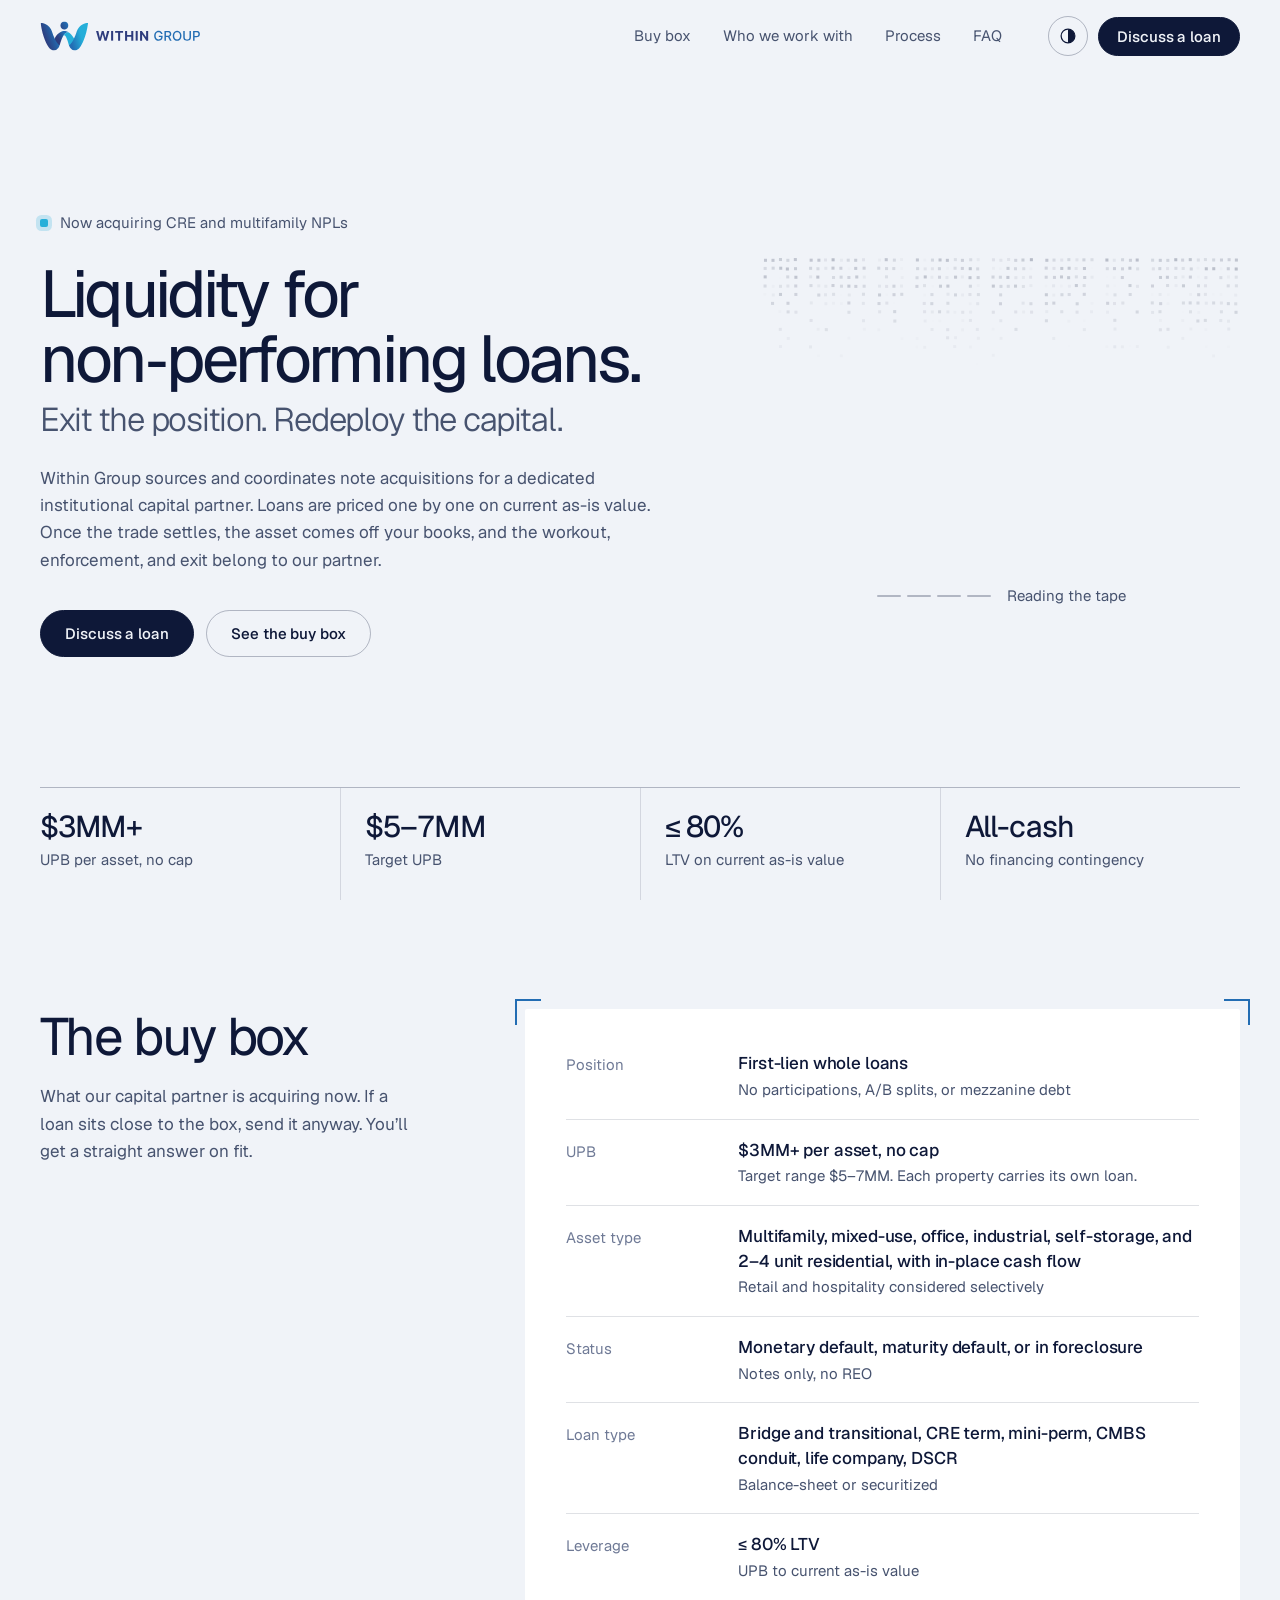
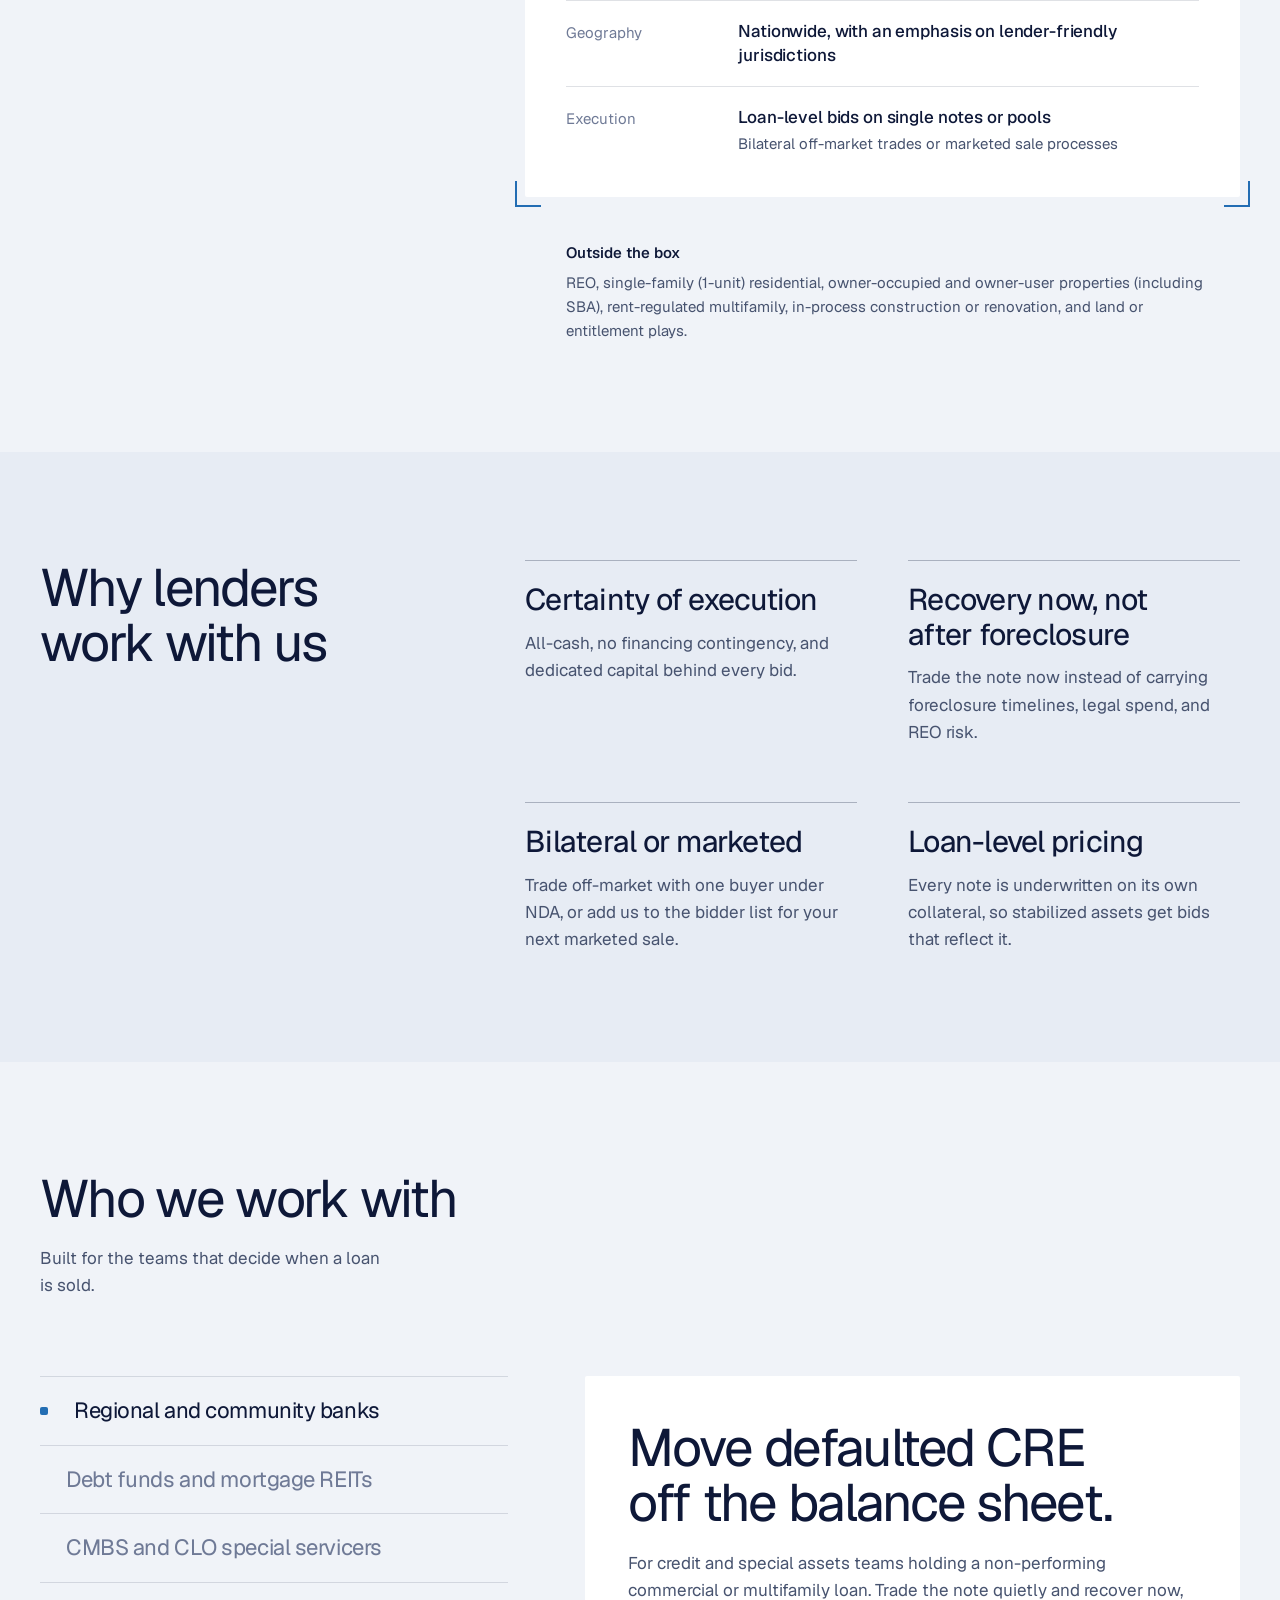
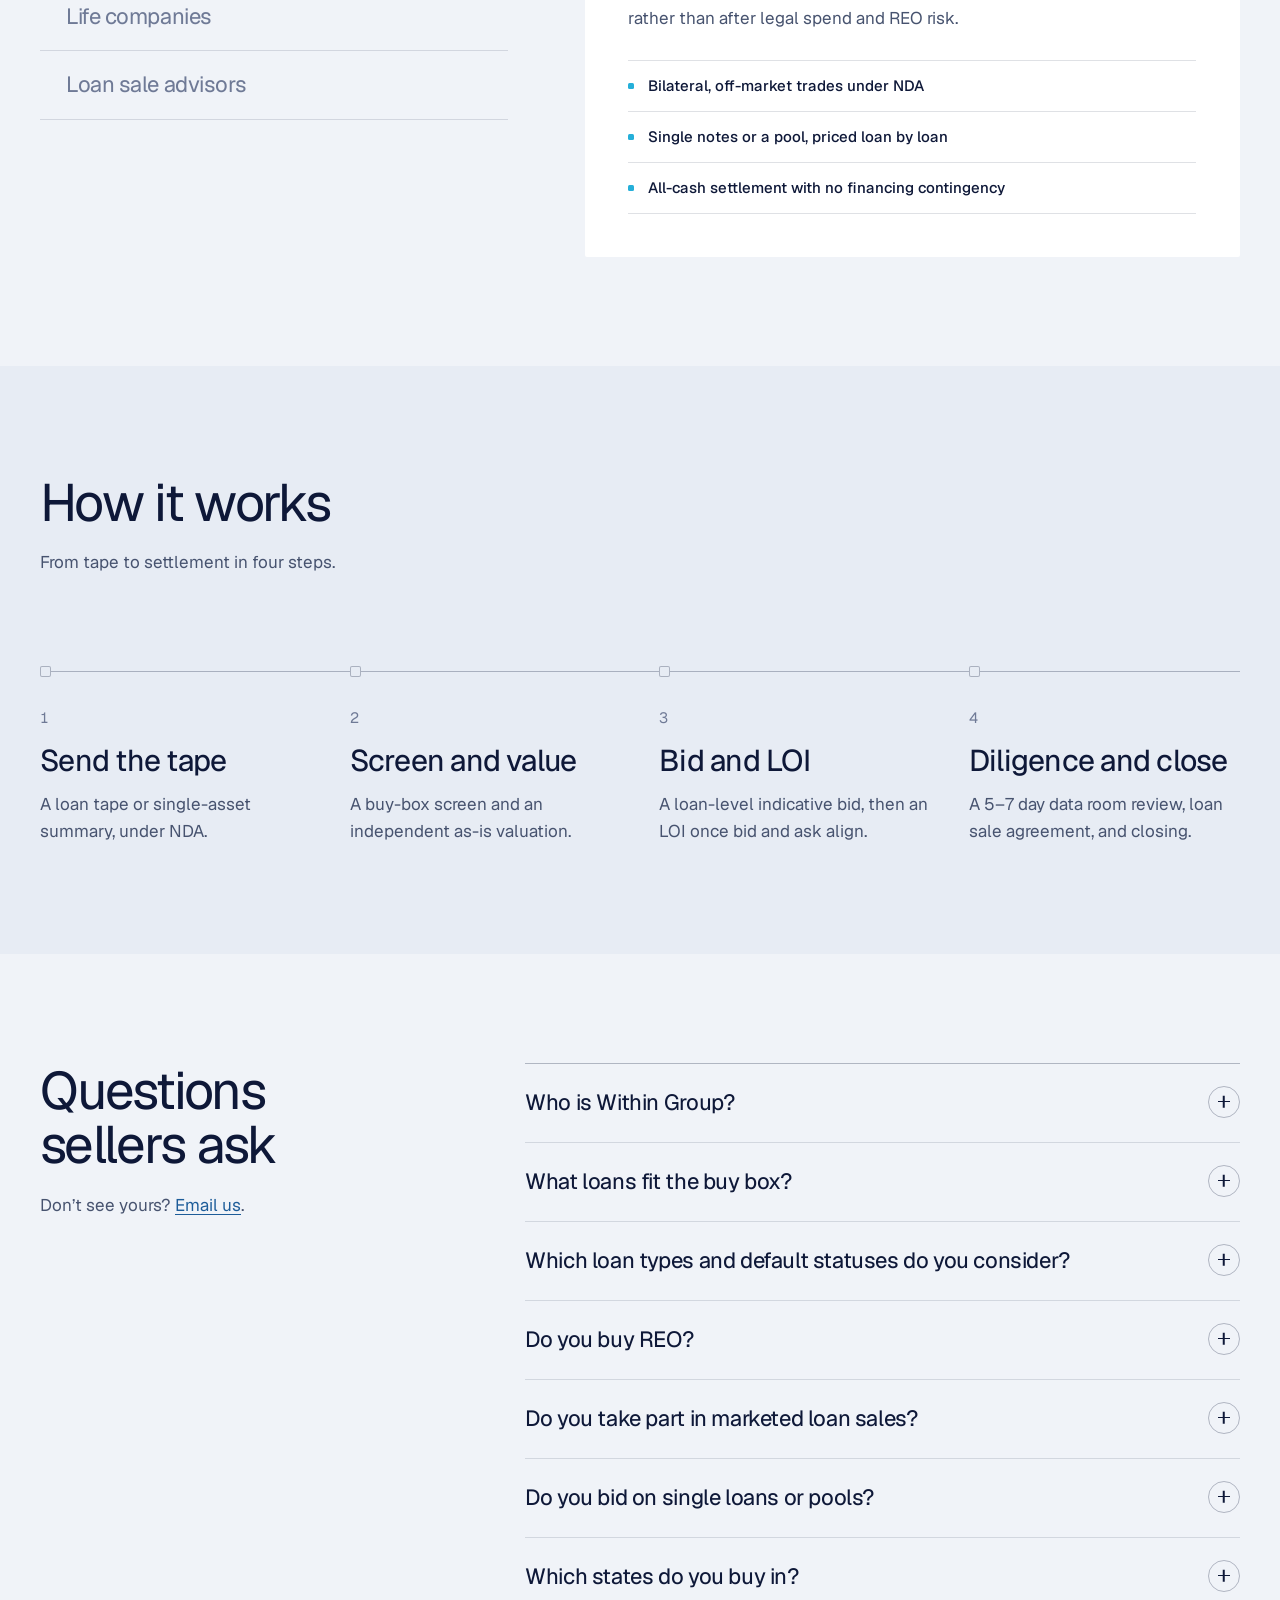
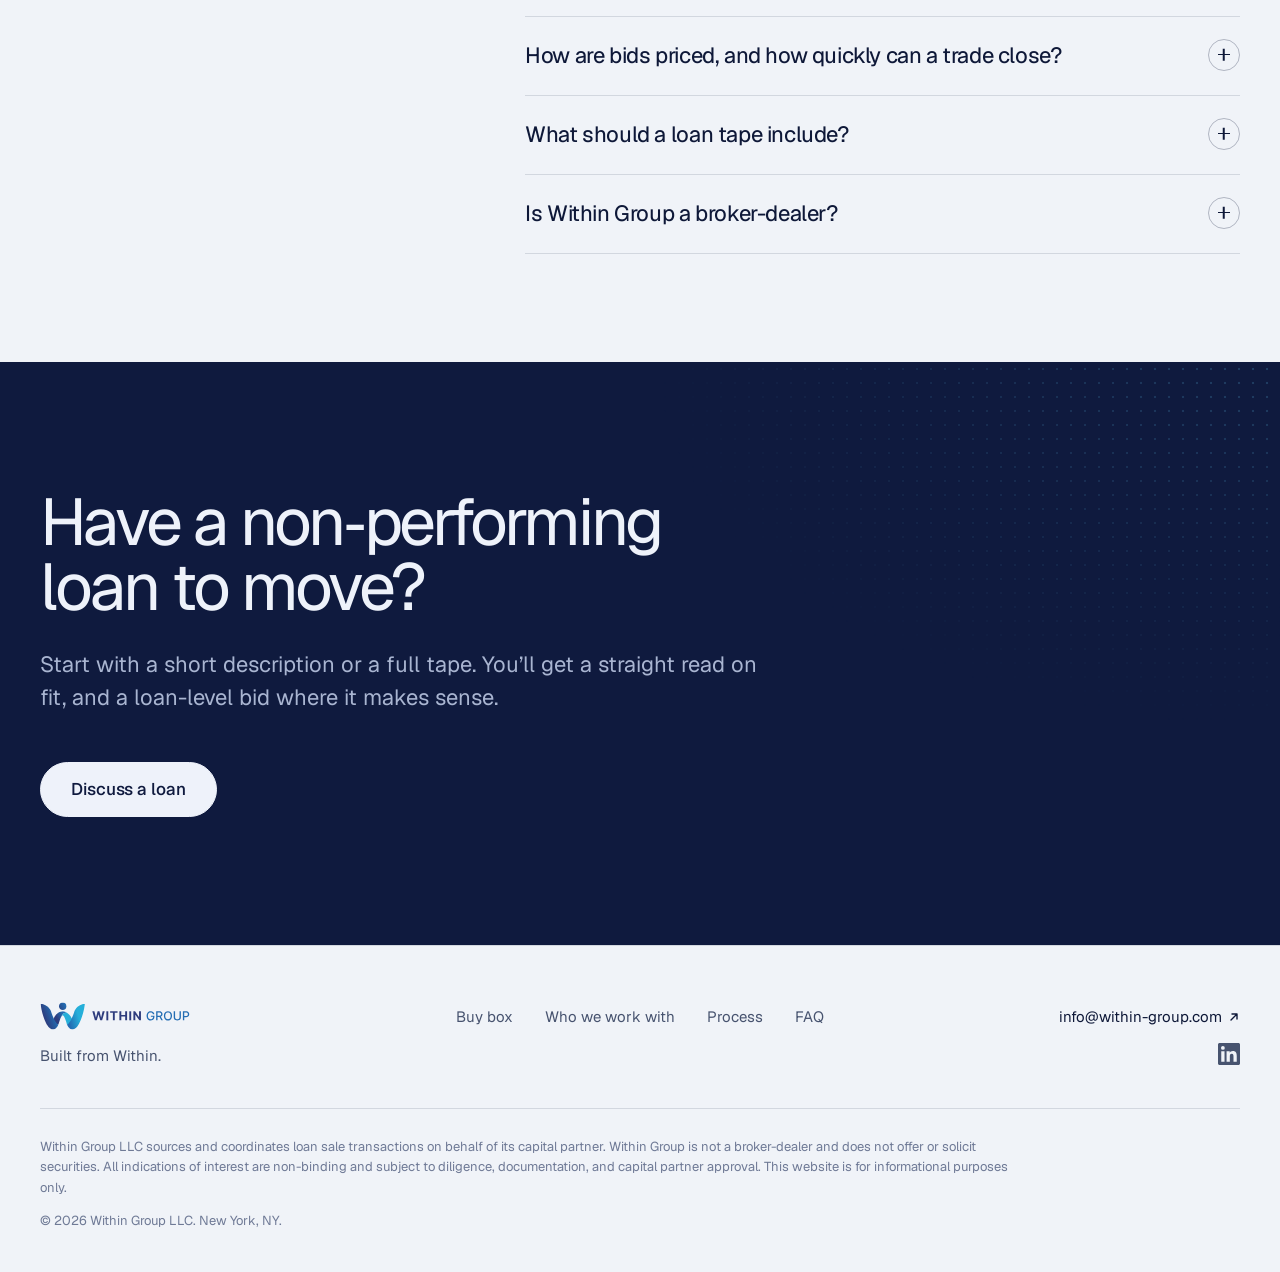
==== commit aa707cab: "Add files via upload" ====
--- a/index.html
+++ b/index.html
@@ -502,8 +502,7 @@
         <div>
           <h2 id="contact-title" class="contact-title">Have a non&#8209;performing loan to move?</h2>
           <p class="contact-lead">Start with a short description or a full tape. You’ll get a straight read on fit, and a loan-level bid where it makes sense.</p>
-          <a class="contact-email" href="mailto:info@within-group.com?subject=Non-performing%20loan%20for%20discussion&amp;body=Institution%3A%0AAsset%20type%20and%20location%3A%0AApproximate%20UPB%3A%0ADefault%20status%3A%0A%0ANo%20tape%20yet%3F%20A%20short%20description%20is%20enough%20to%20start.%20If%20you%20need%20an%20NDA%20before%20sharing%20loan-level%20detail%2C%20let%20us%20know.">info@within-group.com</a>
-          <p class="contact-note">Happy to sign an NDA before you share loan-level detail.</p>
+          <a class="btn btn-band" href="mailto:info@within-group.com?subject=Non-performing%20loan%20for%20discussion&amp;body=Institution%3A%0AAsset%20type%20and%20location%3A%0AApproximate%20UPB%3A%0ADefault%20status%3A%0A%0ANo%20tape%20yet%3F%20A%20short%20description%20is%20enough%20to%20start.%20If%20you%20need%20an%20NDA%20before%20sharing%20loan-level%20detail%2C%20let%20us%20know.">Discuss a loan</a>
         </div>
       </div>
     </section>
@@ -520,11 +519,17 @@
         <a href="#sellers">Who we work with</a>
         <a href="#process">Process</a>
         <a href="#faq">FAQ</a>
-        <a href="mailto:info@within-group.com">info@within-group.com</a>
-        <a href="https://www.linkedin.com/company/within-group/" rel="me noopener" target="_blank">LinkedIn</a>
       </nav>
-      <p class="legal">Within Group LLC sources and coordinates loan sale transactions on behalf of its capital partner. Within Group is not a broker-dealer and does not offer or solicit securities. All indications of interest are non-binding and subject to diligence, documentation, and capital partner approval. This website is for informational purposes only.</p>
-      <p class="copyright">© 2026 Within Group LLC. New York, NY.</p>
+      <div class="footer-contact">
+        <a class="footer-email" href="mailto:info@within-group.com">info@within-group.com<svg class="out-arrow" viewBox="0 0 12 12" aria-hidden="true"><path d="M3 9 9 3M4 3h5v5" fill="none" stroke="currentColor" stroke-width="1.4" stroke-linecap="round" stroke-linejoin="round"/></svg></a>
+        <a class="footer-social" href="https://www.linkedin.com/company/within-group/" rel="me noopener" target="_blank" aria-label="Within Group on LinkedIn">
+          <svg viewBox="0 0 24 24" aria-hidden="true"><path fill="currentColor" d="M20.45 20.45h-3.55v-5.57c0-1.33-.03-3.04-1.85-3.04-1.85 0-2.14 1.45-2.14 2.94v5.67H9.35V9h3.41v1.56h.05c.48-.9 1.64-1.85 3.37-1.85 3.6 0 4.27 2.37 4.27 5.46v6.28zM5.34 7.43a2.06 2.06 0 1 1 0-4.13 2.06 2.06 0 0 1 0 4.13zM7.12 20.45H3.56V9h3.56v11.45zM22.22 0H1.77C.79 0 0 .77 0 1.73v20.54C0 23.23.79 24 1.77 24h20.45c.98 0 1.78-.77 1.78-1.73V1.73C24 .77 23.2 0 22.22 0z"/></svg>
+        </a>
+      </div>
+      <div class="footer-legal">
+        <p class="legal">Within Group LLC sources and coordinates loan sale transactions on behalf of its capital partner. Within Group is not a broker-dealer and does not offer or solicit securities. All indications of interest are non-binding and subject to diligence, documentation, and capital partner approval. This website is for informational purposes only.</p>
+        <p class="copyright">© 2026 Within Group LLC. New York, NY.</p>
+      </div>
     </div>
   </footer>
 
--- a/styles.css
+++ b/styles.css
@@ -31,7 +31,7 @@
 
   --wrap: 1240px;
   --gutter: clamp(20px, 4vw, 40px);
-  --section-y: clamp(88px, 11vw, 168px);
+  --section-y: clamp(72px, 8.5vw, 124px);
   --header-h: 72px;
 
   --ease-out: cubic-bezier(.16, 1, .3, 1);
@@ -365,8 +365,6 @@
   position: relative;
   align-self: stretch;
   min-height: 420px;
-  /* let the mark bleed toward the viewport edge */
-  margin-right: calc((100vw - min(100vw, var(--wrap) + var(--gutter) * 2)) / -2 - var(--gutter) + 8px);
 }
 .screen-status {
   position: absolute;
@@ -751,7 +749,7 @@
 /* ---------- Contact ---------- */
 .contact {
   position: relative;
-  padding-block: clamp(96px, 13vw, 184px);
+  padding-block: clamp(88px, 10vw, 144px);
   background: var(--band);
   color: var(--band-ink);
   overflow: hidden;
@@ -789,34 +787,19 @@
   font-size: var(--t-lg);
   line-height: 1.5;
 }
-.contact-email {
-  position: relative;
-  display: inline-block;
-  margin-top: clamp(36px, 5vw, 56px);
-  font-size: var(--t-2xl);
-  font-weight: 420;
-  letter-spacing: -0.03em;
-  line-height: 1.15;
-  color: #fff;
-  padding-bottom: 6px;
-  word-break: break-word;
-}
-.contact-email::after {
-  content: "";
-  position: absolute;
-  left: 0; right: 0; bottom: 0;
-  height: 2px;
-  background: linear-gradient(90deg, var(--navy), var(--blue) 40%, var(--cyan));
-  transform-origin: right;
-  transition: transform .6s var(--ease-out);
-}
-.contact-email:hover::after { transform: scaleX(.12); }
-.contact-email:focus-visible { outline-color: var(--cyan); }
-.contact-note {
-  margin-top: 18px;
-  font-size: var(--t-sm);
-  color: var(--band-ink-2);
-}
+
+.btn-band {
+  margin-top: clamp(32px, 4vw, 48px);
+  --pad-y: 18px;
+  --pad-x: 30px;
+  font-size: var(--t-md);
+  background: var(--band-ink);
+  border-color: var(--band-ink);
+  color: var(--band);
+}
+.btn-band::before { background: var(--cyan); }
+.btn-band:hover { border-color: var(--cyan); color: #0A1128; }
+.btn-band:focus-visible { outline-color: var(--cyan); }
 
 .contact-card {
   display: flex;
@@ -843,7 +826,8 @@
 }
 .footer-grid {
   display: grid;
-  grid-template-columns: minmax(0, 1fr) auto;
+  grid-template-columns: minmax(0, 1fr) auto minmax(0, 1fr);
+  align-items: start;
   gap: 40px 48px;
 }
 .logo-footer { height: 28px; }
@@ -855,22 +839,50 @@
 .footer-nav {
   display: flex;
   flex-wrap: wrap;
-  gap: 8px 28px;
-  align-content: flex-start;
-  justify-content: flex-end;
-  font-size: var(--t-sm);
-  color: var(--ink-2);
-}
+  justify-content: center;
+  gap: 8px 32px;
+  padding-top: 3px;
+  font-size: var(--t-sm);
+  color: var(--ink-2);
+}
+.footer-nav a, .footer-email, .footer-social { transition: color .25s; }
 .footer-nav a:hover { color: var(--ink); }
+.footer-contact {
+  justify-self: end;
+  display: flex;
+  flex-direction: column;
+  align-items: flex-end;
+  gap: 14px;
+  padding-top: 3px;
+}
+.footer-email {
+  display: inline-flex;
+  align-items: center;
+  gap: 6px;
+  font-size: var(--t-sm);
+  color: var(--ink);
+}
+.out-arrow {
+  width: 12px; height: 12px;
+  transition: transform .3s var(--ease-out);
+}
+.footer-email:hover { color: var(--accent-ink); }
+.footer-email:hover .out-arrow { transform: translate(2px, -2px); }
+.footer-social { display: block; color: var(--ink-2); border-radius: 3px; }
+.footer-social svg { width: 22px; height: 22px; }
+.footer-social:hover { color: var(--accent); }
+.footer-legal {
+  grid-column: 1 / -1;
+  padding-top: 28px;
+  border-top: 1px solid var(--line);
+}
 .legal, .copyright {
-  grid-column: 1 / -1;
   font-size: var(--t-xs);
   line-height: 1.6;
   color: var(--ink-3);
   max-width: 110ch;
 }
-.legal { padding-top: 28px; border-top: 1px solid var(--line); }
-.copyright { margin-top: -28px; }
+.copyright { margin-top: 12px; }
 
 /* ---------- Theme transition ---------- */
 ::view-transition-old(root),
@@ -893,7 +905,6 @@
   }
   .hero-field {
     order: -1;
-    margin-right: 0;
     min-height: 0;
     height: clamp(210px, 34svh, 300px);
   }
@@ -949,9 +960,23 @@
   .step-num { margin-bottom: 6px; }
 
   .contact-grid { grid-template-columns: 1fr; }
-  .contact-card { padding-left: 0; padding-top: 24px; border-left: 0; border-top: 1px solid var(--band-line); }
-  .footer-grid { grid-template-columns: 1fr; }
-  .footer-nav { justify-content: flex-start; }
+  .btn-band {
+  margin-top: clamp(32px, 4vw, 48px);
+  --pad-y: 18px;
+  --pad-x: 30px;
+  font-size: var(--t-md);
+  background: var(--band-ink);
+  border-color: var(--band-ink);
+  color: var(--band);
+}
+.btn-band::before { background: var(--cyan); }
+.btn-band:hover { border-color: var(--cyan); color: #0A1128; }
+.btn-band:focus-visible { outline-color: var(--cyan); }
+
+.contact-card { padding-left: 0; padding-top: 24px; border-left: 0; border-top: 1px solid var(--band-line); }
+  .footer-grid { grid-template-columns: 1fr; gap: 28px; }
+  .footer-nav { justify-content: flex-start; gap: 8px 24px; }
+  .footer-contact { justify-self: start; align-items: flex-start; }
 }
 
 @media (max-width: 560px) {
